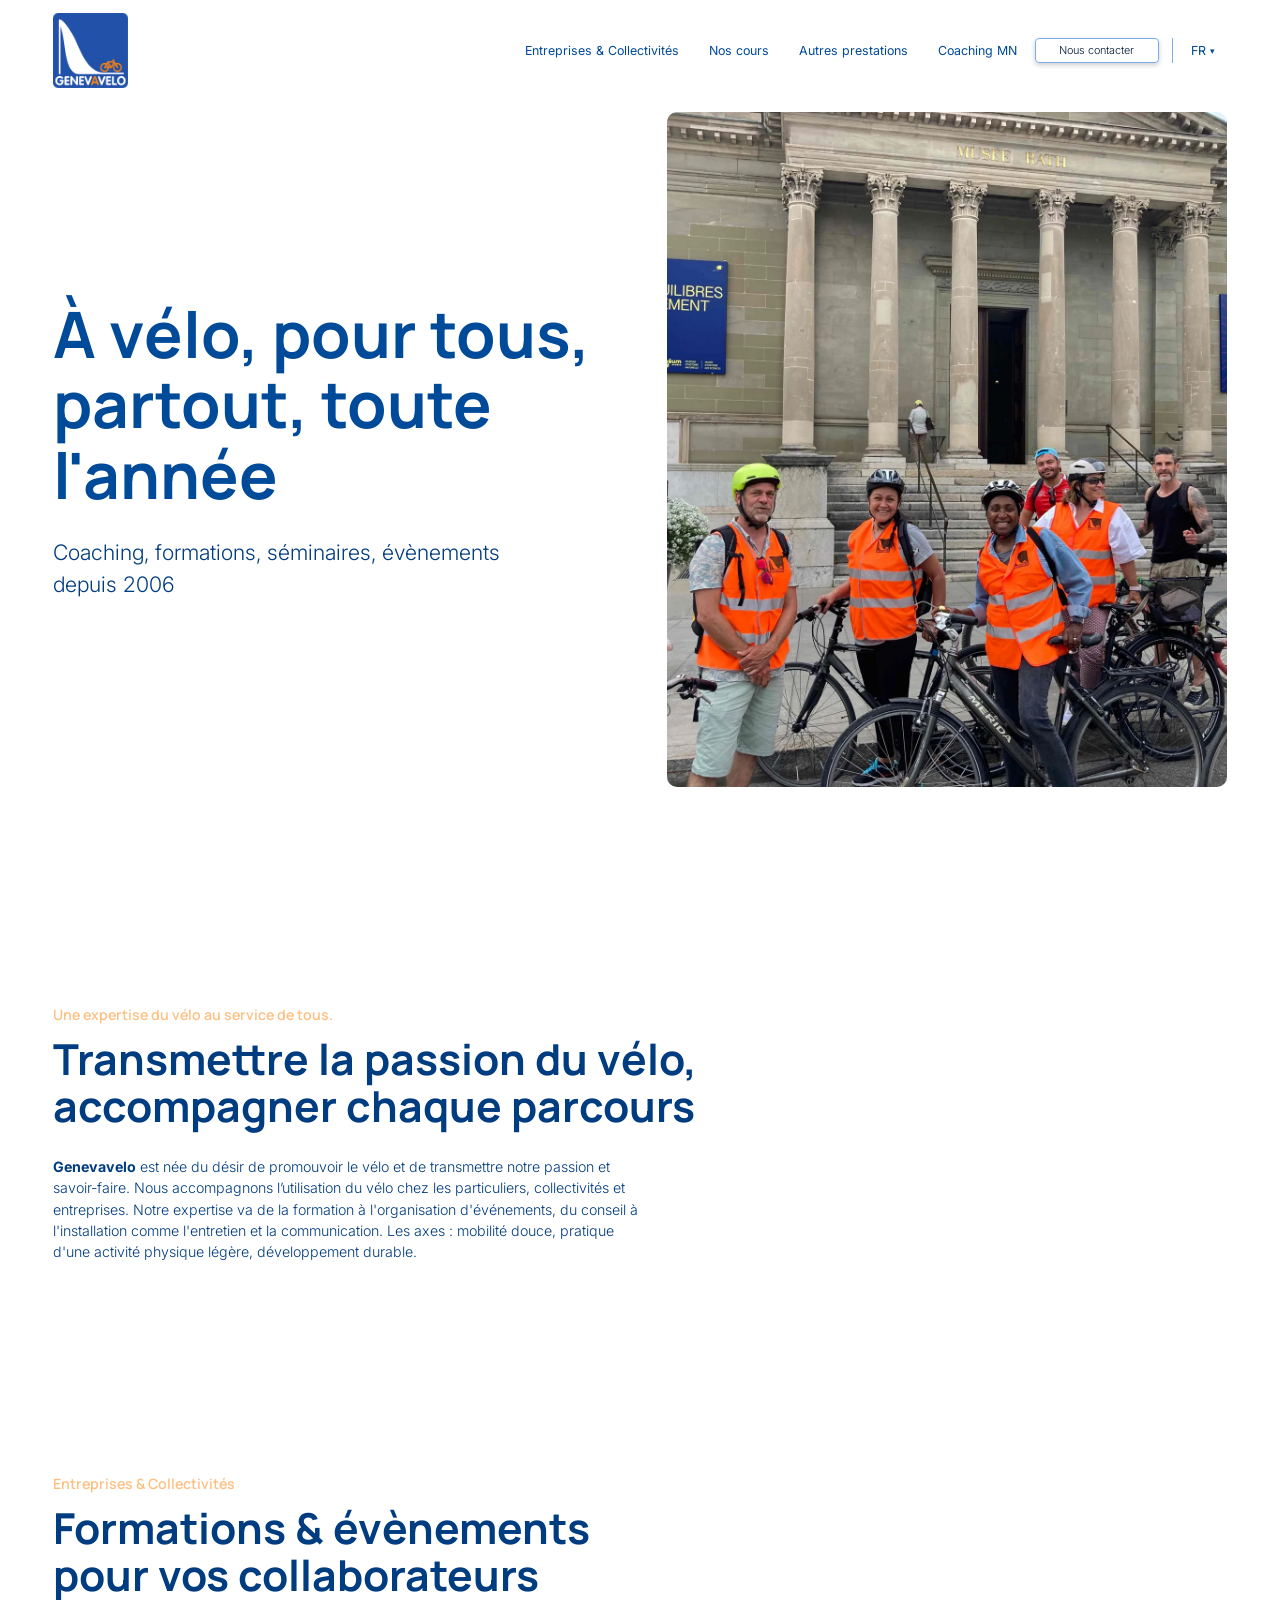
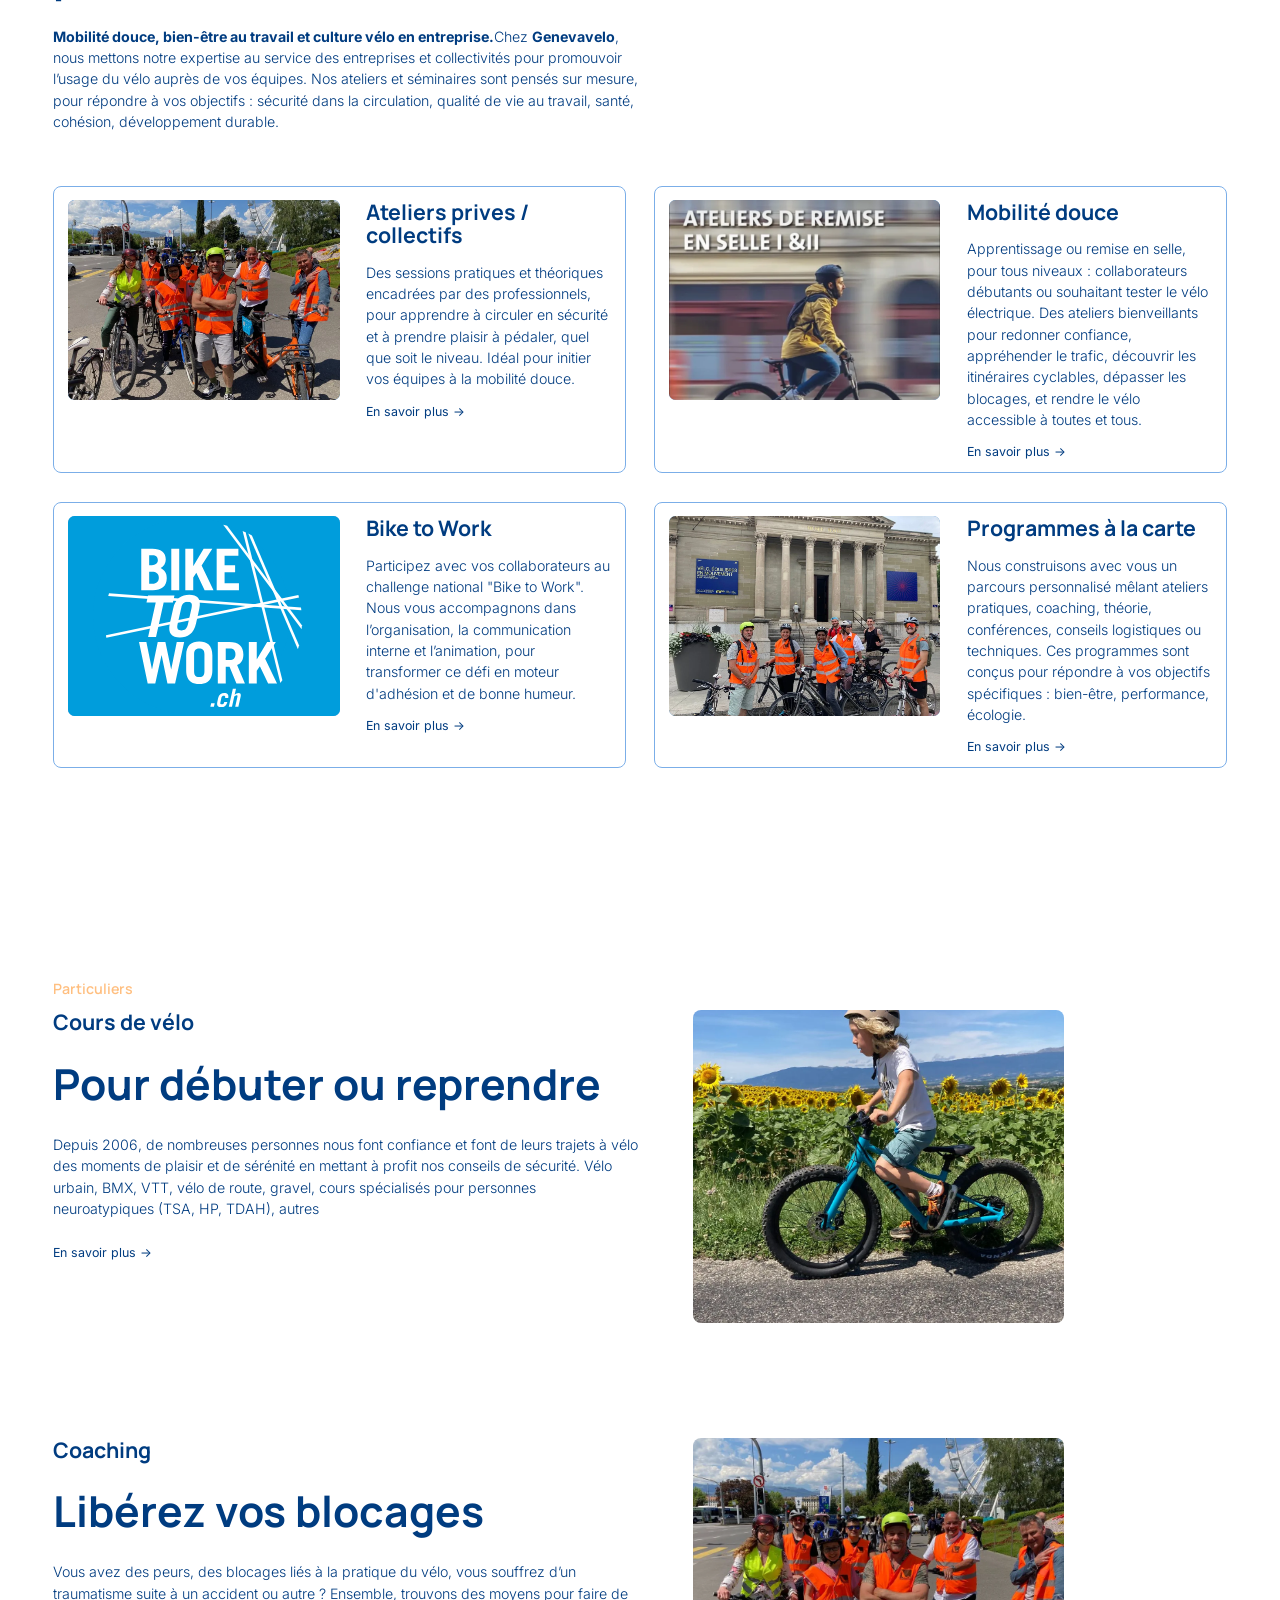
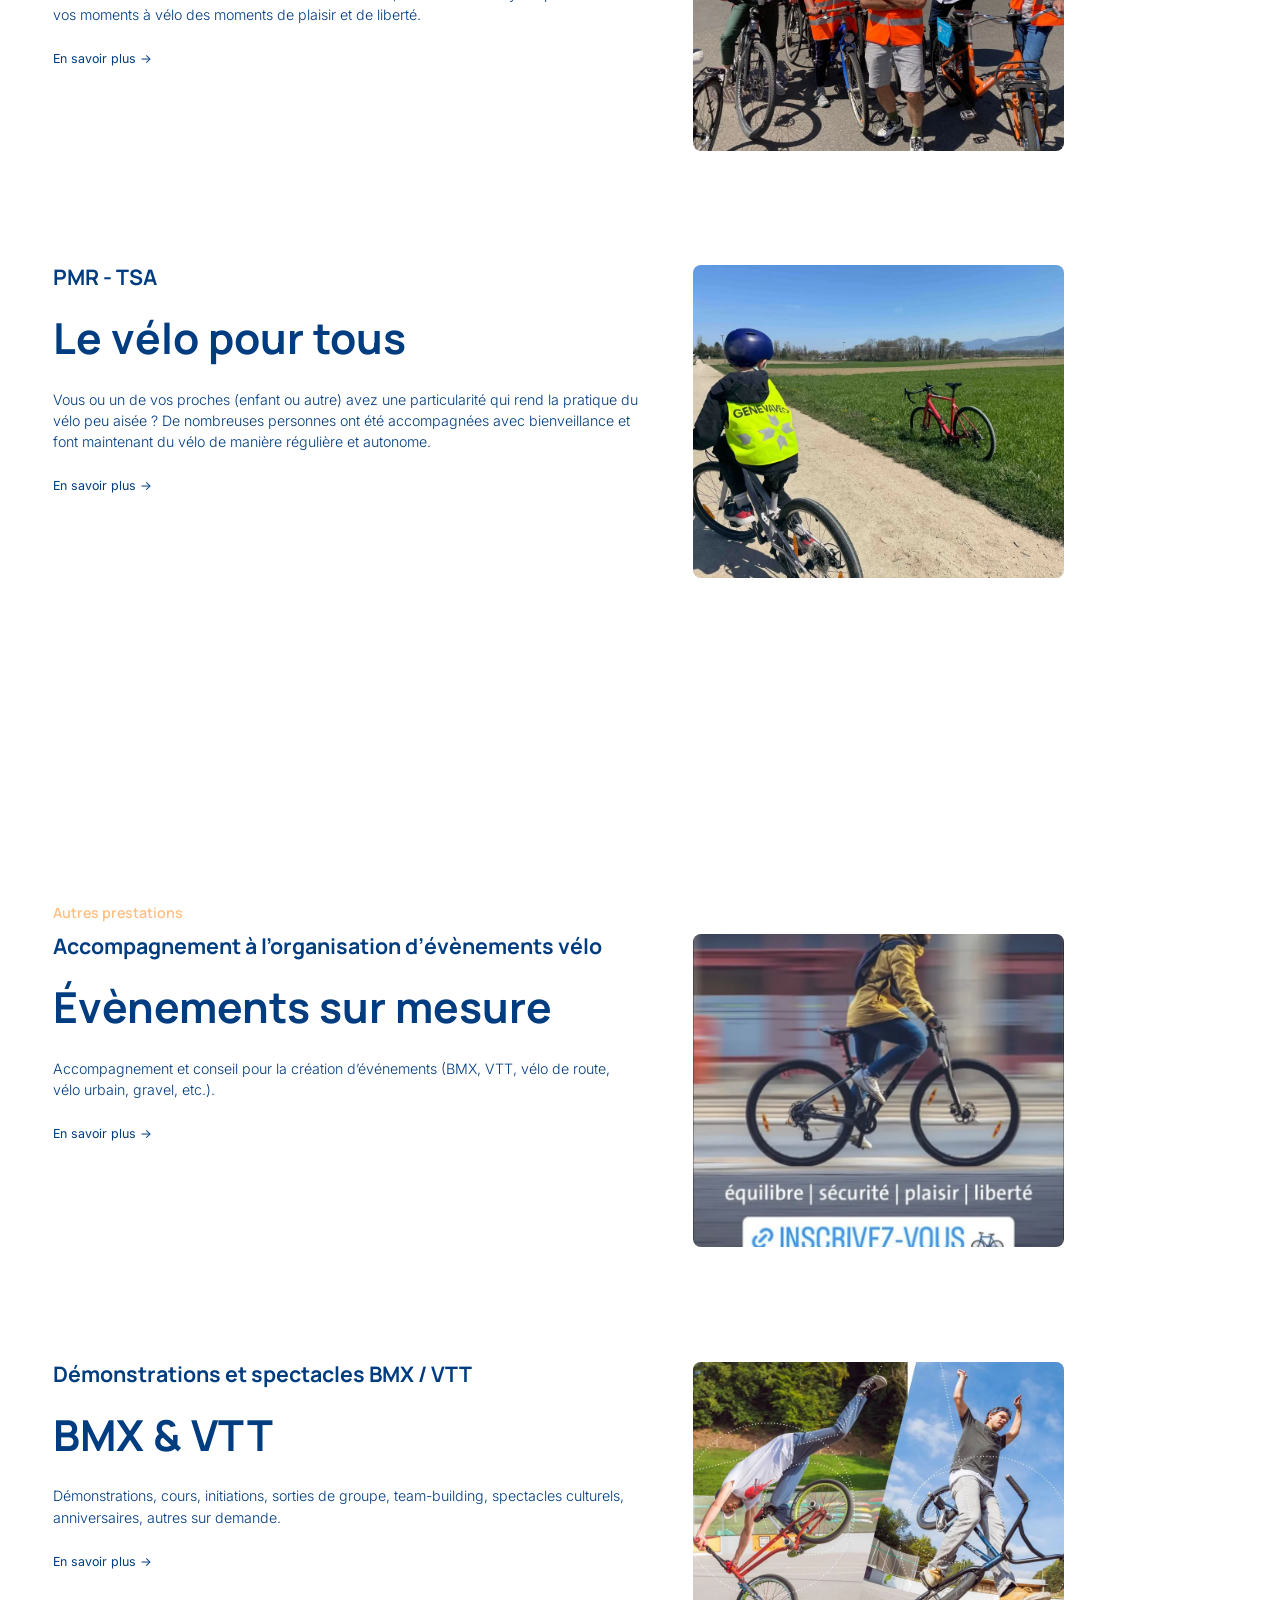
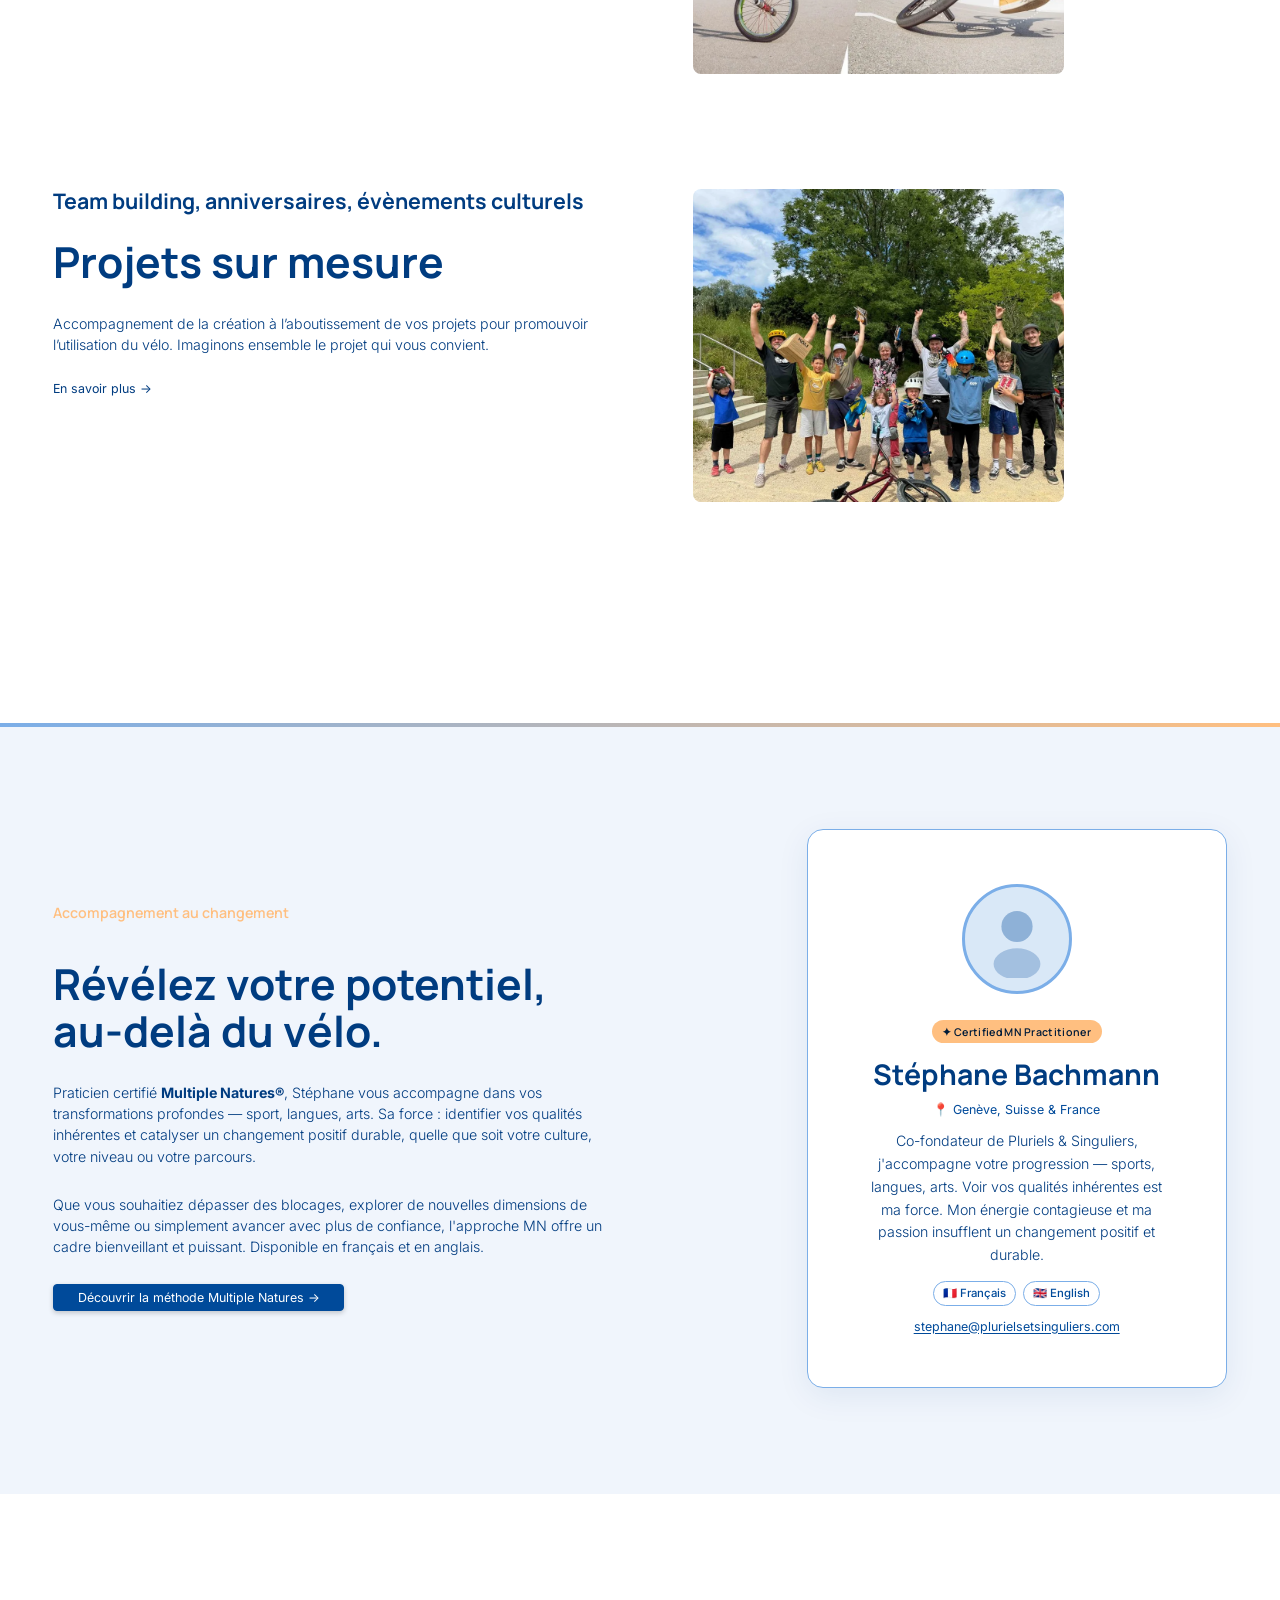
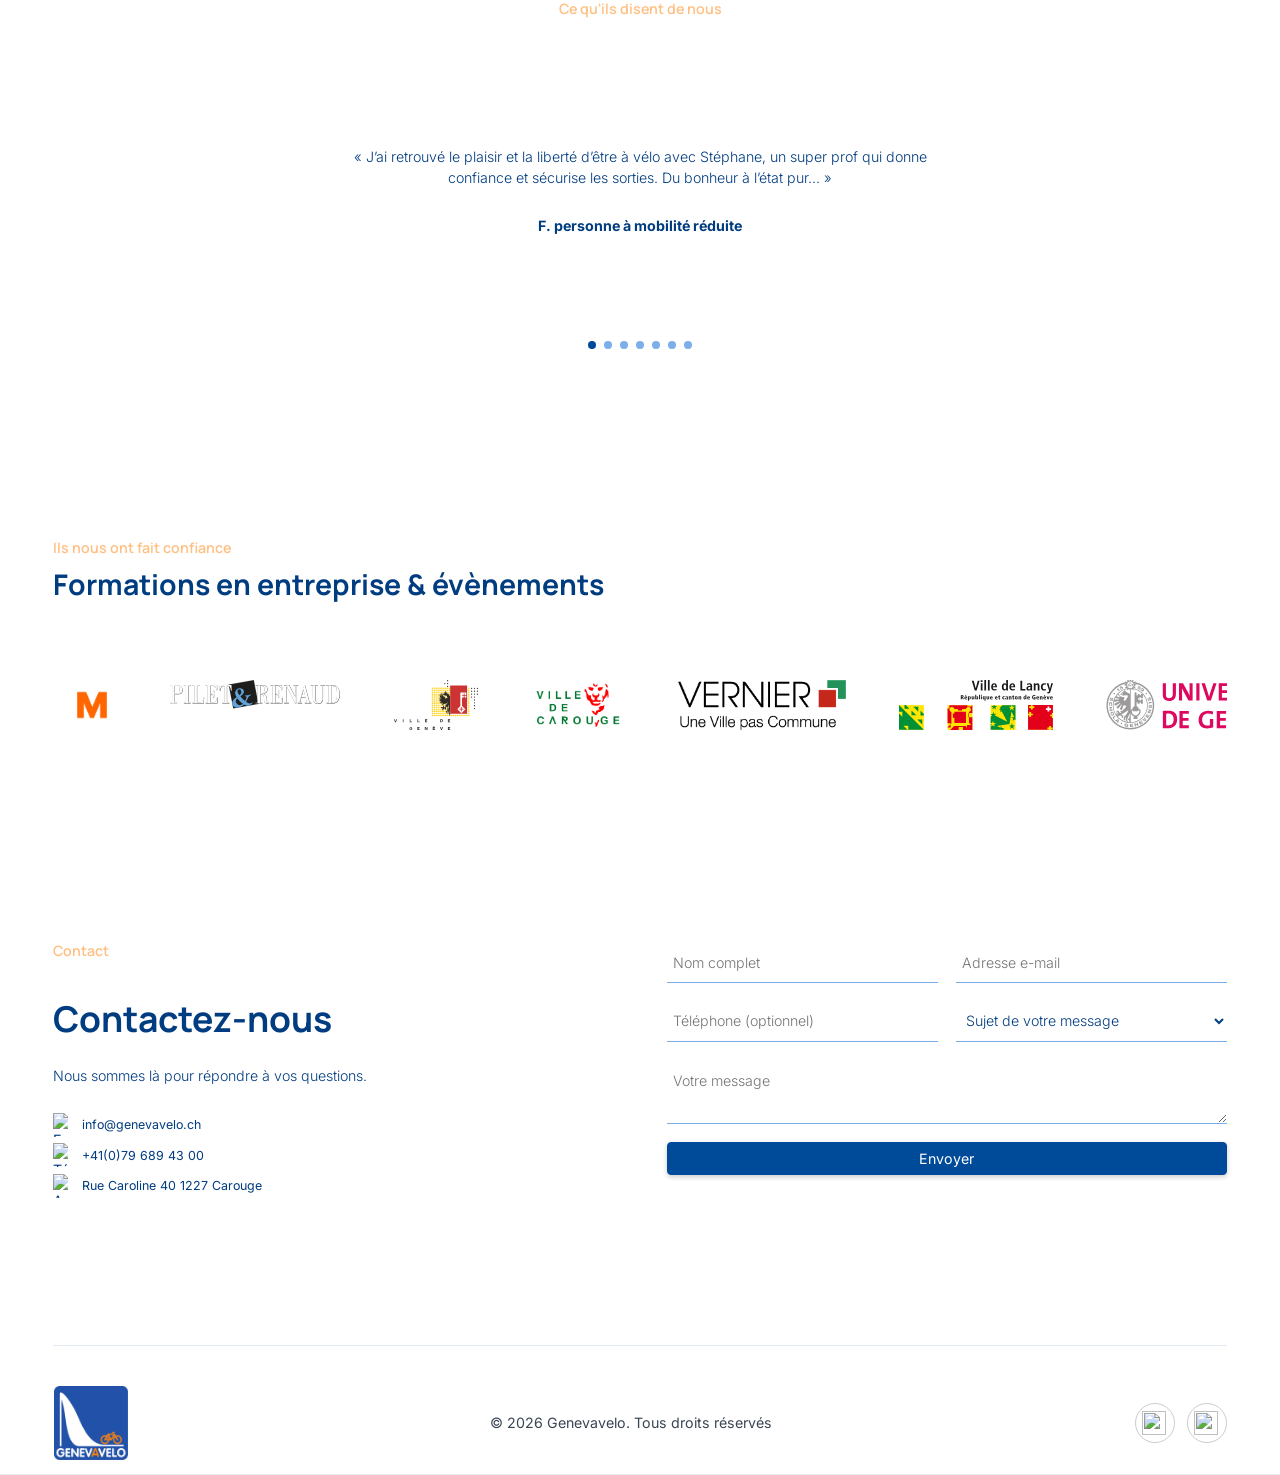
==== index.html @ 03e74186 "chore: initial commit of Genevavelo site - Hero split layout (text left in brand blue, image right) " ====
<!DOCTYPE html><!--  This site was created in Webflow. https://webflow.com  --><!--  Last Published: Wed Aug 06 2025 08:09:28 GMT+0000 (Coordinated Universal Time)  -->
<html data-wf-page="6853d7ccfcee439a4fee553d" data-wf-site="6853d3a682a1776f02478e51" lang="fr">
<head>
  <meta charset="utf-8">
  <title>Genevavelo – Coaching et ateliers vélo à Genève</title>
  <meta content="Cours, coaching et événements vélo à Genève. Particuliers, entreprises ou collectivités : vivez le vélo autrement avec passion, sécurité et plaisir." name="description">
  <meta content="Genevavelo – Coaching et ateliers vélo à Genève" property="og:title">
  <meta content="Cours, coaching et événements vélo à Genève. Particuliers, entreprises ou collectivités : vivez le vélo autrement avec passion, sécurité et plaisir." property="og:description">
  <meta content="Genevavelo – Coaching et ateliers vélo à Genève" property="twitter:title">
  <meta content="Cours, coaching et événements vélo à Genève. Particuliers, entreprises ou collectivités : vivez le vélo autrement avec passion, sécurité et plaisir." property="twitter:description">
  <meta property="og:type" content="website">
  <meta content="summary_large_image" name="twitter:card">
  <meta content="width=device-width, initial-scale=1" name="viewport">
  <meta content="Webflow" name="generator">

  <!-- Balise canonical pour éviter le contenu dupliqué -->
  <link rel="canonical" href="https://www.genevavelo.ch/" />

  <!-- Hreflang alternates -->
  <link rel="alternate" hreflang="fr" href="https://www.genevavelo.ch/" />
  <link rel="alternate" hreflang="en" href="https://www.genevavelo.ch/en/" />
  <link rel="alternate" hreflang="x-default" href="https://www.genevavelo.ch/" />

  <link href="css/style.css" rel="stylesheet" type="text/css">
  <script src="js/main.js" defer></script>
  <link rel="preload" as="image" href="images/cours-de-velo-a-geneve.webp" fetchpriority="high">
  <link href="https://fonts.googleapis.com" rel="preconnect">
  <link href="https://fonts.gstatic.com" rel="preconnect" crossorigin="anonymous">
  <link rel="preload" as="style" href="https://fonts.googleapis.com/css2?family=Manrope:wght@200;300;400;500;600;700;800&family=Inter:ital,wght@0,100;0,200;0,300;0,400;0,500;0,600;0,700;0,800;0,900;1,300;1,400;1,500&display=swap" onload="this.onload=null;this.rel='stylesheet'">
  <noscript><link href="https://fonts.googleapis.com/css2?family=Manrope:wght@200;300;400;500;600;700;800&family=Inter:ital,wght@0,100;0,200;0,300;0,400;0,500;0,600;0,700;0,800;0,900;1,300;1,400;1,500&display=swap" rel="stylesheet"></noscript>
  <link href="images/favicon.png" rel="shortcut icon" type="image/x-icon">
  <link href="images/webclip.png" rel="apple-touch-icon">
</head>
<body>
  <div class="nav--component">
    <div data-animation="default" data-collapse="medium" data-duration="400" data-easing="ease" data-easing2="ease" role="banner" class="navbar">
      <div class="container nav--container">
        <a href="/" class="brand" aria-label="Genève Vélo — retour à l'accueil"></a>
        <nav role="navigation" class="nav-menu">
          <a href="#entreprises" class="nav-link">Entreprises &amp; Collectivités</a>
          <a href="#cours" class="nav-link">Nos cours</a>
          <a href="#autre" class="nav-link">Autres prestations</a>
          <a href="#accompagnement" class="nav-link">Coaching MN</a>
          <div class="nav--button__wrapper">
            <a href="#contact" class="button is--clear">
              <p class="p-sm">Nous contacter</p>
            </a>
          </div>
          <div class="lang-switcher" role="navigation" aria-label="Sélecteur de langue">
            <button class="lang-switcher__toggle" aria-haspopup="listbox" aria-expanded="false" aria-label="Langue actuelle : Français">
              <span class="lang-switcher__code">FR</span>
              <span class="lang-switcher__chevron" aria-hidden="true">▾</span>
            </button>
            <ul class="lang-switcher__menu" role="listbox">
              <li role="option" aria-selected="true">
                <span class="lang-switcher__current">
                  <span>Français</span>
                </span>
              </li>
              <li role="option" aria-selected="false">
                <a href="/en/" hreflang="en" lang="en">
                  <span>English</span>
                </a>
              </li>
            </ul>
          </div>
        </nav>
        <div class="menu-button">
          <div class="icon-2"></div>
        </div>
      </div>
    </div>
    <div class="nav--bg"></div>
  </div>
  <div class="main">
    <div class="main__wrapper">
      <section class="section--hero">
        <div class="hero__wrapper">
          <div class="container">
            <div class="hero__content">
              <div class="hero__text">
                <h1 class="hero__title">À vélo, pour tous,<br>partout, toute l&#x27;année</h1>
                <p class="hero__subtitle">Coaching, formations, séminaires, évènements<br>depuis 2006</p>
              </div>
              <div class="hero__media">
                <img src="images/cours-de-velo-a-geneve.webp" alt="Cours de vélo à Genève" class="hero__image" fetchpriority="high">
              </div>
            </div>
          </div>
        </div>
      </section>
      <section class="section----propos">
        <div class="container">
          <div class="flexbox vertical gap--0px">
            <p class="tagline">Une expertise du vélo au service de tous.</p>
            <div class="flexbox vertical gap--30px">
              <h2>Transmettre la passion du vélo,<br>accompagner chaque parcours</h2>
              <p class="_50"><strong>Genevavelo</strong> est née du désir de promouvoir le vélo et de transmettre notre passion et savoir-faire. Nous accompagnons l’utilisation du vélo chez les particuliers, collectivités et entreprises. Notre expertise va de la formation à l&#x27;organisation d&#x27;événements, du conseil à l&#x27;installation comme l&#x27;entretien et la communication. Les axes : mobilité douce, pratique d&#x27;une activité physique légère, développement durable.</p>
            </div>
          </div>
        </div>
      </section>
      <section id="entreprises" class="section--entreprise">
        <div class="container">
          <div class="flexbox vertical">
            <div class="flexbox bottom">
              <div class="flexbox vertical gap--30px">
                <div>
                  <p class="tagline">Entreprises &amp; Collectivités</p>
                  <h2>Formations &amp; évènements<br>pour vos collaborateurs</h2>
                </div>
                <p class="_50"><strong>Mobilité douce, bien-être au travail et culture vélo en entreprise.</strong>Chez <strong>Genevavelo</strong>, nous mettons notre expertise au service des entreprises et collectivités pour promouvoir l’usage du vélo auprès de vos équipes. Nos ateliers et séminaires sont pensés sur mesure, pour répondre à vos objectifs : sécurité dans la circulation, qualité de vie au travail, santé, cohésion, développement durable.</p>
              </div>
            </div>
            <div class="card-line">
              <div class="card__wrapper"><img src="images/IMG_9678.jpg" width="4032" height="3024" loading="lazy" sizes="(max-width: 767px) 100vw, (max-width: 991px) 728px, 940px" srcset="images/IMG_9678-p-500.webp 500w, images/IMG_9678-p-800.webp 800w, images/IMG_9678-p-1080.webp 1080w, images/IMG_9678-p-1600.webp 1600w, images/IMG_9678-p-2000.webp 2000w, images/IMG_9678-p-2600.webp 2600w, images/IMG_9678-p-3200.webp 3200w, images/IMG_9678.webp 4032w" alt="" class="image-4">
                <div class="div-block-5">
                  <h5>Ateliers prives / collectifs</h5>
                  <p>Des sessions pratiques et théoriques encadrées par des professionnels, pour apprendre à circuler en sécurité et à prendre plaisir à pédaler, quel que soit le niveau. Idéal pour initier vos équipes à la mobilité douce.</p>
                  <a href="#contact">En savoir plus →</a>
                </div>
              </div>
              <div class="card__wrapper"><img src="images/IMG_7900.PNG" width="750" height="1334" loading="lazy" sizes="(max-width: 767px) 100vw, (max-width: 991px) 728px, 750px" srcset="images/IMG_7900-p-500.webp 500w, images/IMG_7900.webp 750w" alt="" class="image-4">
                <div class="div-block-5">
                  <h5>Mobilité douce</h5>
                  <p>Apprentissage ou remise en selle, pour tous niveaux : collaborateurs débutants ou souhaitant tester le vélo électrique. Des ateliers bienveillants pour redonner confiance, appréhender le trafic, découvrir les itinéraires cyclables, dépasser les blocages, et rendre le vélo accessible à toutes et tous.</p>
                  <a href="#contact">En savoir plus →</a>
                </div>
              </div>
              <div class="card__wrapper"><img src="images/Bike_to_work_logo-1.svg" loading="lazy" alt="" class="image-4">
                <div class="div-block-5">
                  <h5>Bike to Work</h5>
                  <p>Participez avec vos collaborateurs au challenge national &quot;Bike to Work&quot;. Nous vous accompagnons dans l’organisation, la communication interne et l’animation, pour transformer ce défi en moteur d&#x27;adhésion et de bonne humeur.</p>
                  <a href="#contact">En savoir plus →</a>
                </div>
              </div>
              <div class="card__wrapper"><img src="images/IMG_0040.jpg" width="4032" height="3024" loading="lazy" sizes="(max-width: 767px) 100vw, (max-width: 991px) 728px, 940px" srcset="images/IMG_0040-p-500.webp 500w, images/IMG_0040-p-800.webp 800w, images/IMG_0040-p-1080.webp 1080w, images/IMG_0040-p-1600.webp 1600w, images/IMG_0040-p-2000.webp 2000w, images/IMG_0040-p-2600.webp 2600w, images/IMG_0040-p-3200.webp 3200w, images/IMG_0040.webp 4032w" alt="" class="image-4">
                <div class="div-block-5">
                  <h5>Programmes à la carte</h5>
                  <p>Nous construisons avec vous un parcours personnalisé mêlant ateliers pratiques, coaching, théorie, conférences, conseils logistiques ou techniques. Ces programmes sont conçus pour répondre à vos objectifs spécifiques : bien-être, performance, écologie.</p>
                  <a href="#contact">En savoir plus →</a>
                </div>
              </div>
            </div>
          </div>
        </div>
      </section>
      <section class="section--particuliers" id="cours">
        <div class="container">
          <p class="tagline">Particuliers</p>
          <div class="flexbox-copy-copy">
            <div class="cours--content">
              <h5>Cours de vélo</h5>
              <h2>Pour débuter ou reprendre</h2>
              <p>Depuis 2006, de nombreuses personnes nous font confiance et font de leurs trajets à vélo des moments de plaisir et de sérénité en mettant à profit nos conseils de sécurité. Vélo urbain, BMX, VTT, vélo de route, gravel, cours spécialisés pour personnes neuroatypiques (TSA, HP, TDAH), autres</p>
              <a href="#contact">En savoir plus →</a>
            </div>
            <div class="div-block"><img src="images/IMG_7378.jpg" width="3024" height="4032" loading="lazy" sizes="(max-width: 767px) 100vw, (max-width: 991px) 728px, 940px" srcset="images/IMG_7378-p-500.webp 500w, images/IMG_7378-p-800.webp 800w, images/IMG_7378-p-1080.webp 1080w, images/IMG_7378-p-1600.webp 1600w, images/IMG_7378-p-2000.webp 2000w, images/IMG_7378-p-2600.webp 2600w, images/IMG_7378.webp 3024w" alt="" class="image-5"></div>
          </div>
          <div class="flexbox-copy-copy">
            <div class="cours--content">
              <h5>Coaching</h5>
              <h2>Libérez vos blocages</h2>
              <p>Vous avez des peurs, des blocages liés à la pratique du vélo, vous souffrez d’un traumatisme suite à un accident ou autre ? Ensemble, trouvons des moyens pour faire de vos moments à vélo des moments de plaisir et de liberté.</p>
              <a href="#contact">En savoir plus →</a>
            </div>
            <div class="div-block"><img src="images/IMG_9678.jpg" width="4032" height="3024" loading="lazy" sizes="(max-width: 767px) 100vw, (max-width: 991px) 728px, 940px" srcset="images/IMG_9678-p-500.webp 500w, images/IMG_9678-p-800.webp 800w, images/IMG_9678-p-1080.webp 1080w, images/IMG_9678-p-1600.webp 1600w, images/IMG_9678-p-2000.webp 2000w, images/IMG_9678-p-2600.webp 2600w, images/IMG_9678-p-3200.webp 3200w, images/IMG_9678.webp 4032w" alt="" class="image-5"></div>
          </div>
          <div class="flexbox-copy-copy">
            <div class="cours--content">
              <h5>PMR - TSA</h5>
              <h2>Le vélo pour tous</h2>
              <p>Vous ou un de vos proches (enfant ou autre) avez une particularité qui rend la pratique du vélo peu aisée ? De nombreuses personnes ont été accompagnées avec bienveillance et font maintenant du vélo de manière régulière et autonome.</p>
              <a href="#contact">En savoir plus →</a>
            </div>
            <div class="div-block"><img src="images/IMG_2867-compressed.jpg" width="5712" height="4284" loading="lazy" sizes="(max-width: 767px) 100vw, (max-width: 991px) 728px, 940px" srcset="images/IMG_2867-compressed-p-500.webp 500w, images/IMG_2867-compressed-p-800.webp 800w, images/IMG_2867-compressed-p-1080.webp 1080w, images/IMG_2867-compressed-p-1600.webp 1600w, images/IMG_2867-compressed-p-2000.webp 2000w, images/IMG_2867-compressed-p-2600.webp 2600w, images/IMG_2867-compressed.webp 5712w" alt="" class="image-5"></div>
          </div>
        </div>
      </section>




      
      <section id="autre" class="section--more">
        <div class="container">
          <p class="tagline">Autres prestations</p>
          <div class="flexbox-copy-copy">
            <div class="cours--content">
              <h5>Accompagnement à l’organisation d’évènements vélo</h5>
              <h2>Évènements sur mesure</h2>
              <p>Accompagnement et conseil pour la création d’événements (BMX, VTT, vélo de route, vélo urbain, gravel, etc.).</p>
              <a href="#contact">En savoir plus →</a>
            </div>
            <div class="div-block"><img src="images/IMG_7900.PNG" width="750" height="1334" loading="lazy" sizes="(max-width: 767px) 100vw, (max-width: 991px) 728px, 750px" srcset="images/IMG_7900-p-500.webp 500w, images/IMG_7900.webp 750w" alt="" class="image-5"></div>
          </div>
          <div class="flexbox-copy-copy">
            <div class="cours--content">
              <h5>Démonstrations et spectacles BMX / VTT</h5>
              <h2>BMX &amp; VTT</h2>
              <p>Démonstrations, cours, initiations, sorties de groupe, team-building, spectacles culturels, anniversaires, autres sur demande.</p>
              <a href="#contact">En savoir plus →</a>
            </div>
            <div class="div-block"><img src="images/BMX_Flat_Gioni_Didier.JPG" width="4961" height="3508" loading="lazy" sizes="(max-width: 767px) 100vw, (max-width: 991px) 728px, 940px" srcset="images/BMX_Flat_Gioni_Didier-p-500.webp 500w, images/BMX_Flat_Gioni_Didier-p-800.webp 800w, images/BMX_Flat_Gioni_Didier-p-1080.webp 1080w, images/BMX_Flat_Gioni_Didier-p-1600.webp 1600w, images/BMX_Flat_Gioni_Didier-p-2000.webp 2000w, images/BMX_Flat_Gioni_Didier-p-2600.webp 2600w, images/BMX_Flat_Gioni_Didier-p-3200.webp 3200w, images/BMX_Flat_Gioni_Didier.webp 4961w" alt="" class="image-5"></div>
          </div>
          <div class="flexbox-copy-copy">
            <div class="cours--content">
              <h5>Team building, anniversaires, évènements culturels</h5>
              <h2>Projets sur mesure</h2>
              <p>Accompagnement de la création à l’aboutissement de vos projets pour promouvoir l’utilisation du vélo. Imaginons ensemble le projet qui vous convient.</p>
              <a href="#contact">En savoir plus →</a>
            </div>
            <div class="div-block"><img src="images/IMG_0250-compressed-1.jpg" width="5712" height="4284" loading="lazy" sizes="(max-width: 767px) 100vw, (max-width: 991px) 728px, 940px" srcset="images/IMG_0250-compressed-1-p-500.webp 500w, images/IMG_0250-compressed-1-p-800.webp 800w, images/IMG_0250-compressed-1-p-1080.webp 1080w, images/IMG_0250-compressed-1-p-1600.webp 1600w, images/IMG_0250-compressed-1-p-2000.webp 2000w, images/IMG_0250-compressed-1-p-2600.webp 2600w, images/IMG_0250-compressed-1-p-3200.webp 3200w, images/IMG_0250-compressed-1.webp 5712w" alt="" class="image-5"></div>
          </div>
        </div>
      </section>
      <section id="accompagnement" class="section--mn">
        <div class="container">
          <div class="mn__layout">
            <div class="mn__intro">
              <p class="tagline">Accompagnement au changement</p>
              <h2>Révélez votre potentiel,<br>au-delà du vélo.</h2>
              <p>Praticien certifié <strong>Multiple Natures®</strong>, Stéphane vous accompagne dans vos transformations profondes — sport, langues, arts. Sa force&nbsp;: identifier vos qualités inhérentes et catalyser un changement positif durable, quelle que soit votre culture, votre niveau ou votre parcours.</p>
              <p>Que vous souhaitiez dépasser des blocages, explorer de nouvelles dimensions de vous-même ou simplement avancer avec plus de confiance, l'approche MN offre un cadre bienveillant et puissant. Disponible en français et en anglais.</p>
              <a href="https://plurielsetsinguliers.com/multiple-natures/#1600594300587-131dfd28-6b52" target="_blank" rel="noopener noreferrer" class="button mn__cta">Découvrir la méthode Multiple Natures →</a>
            </div>
            <div class="mn__card-wrapper">
              <div class="mn__card">
                <div class="mn__avatar">
                  <svg xmlns="http://www.w3.org/2000/svg" viewBox="0 0 100 100" fill="none" aria-hidden="true">
                    <circle cx="50" cy="34" r="20" fill="#004a9a" opacity="0.35"/>
                    <ellipse cx="50" cy="82" rx="30" ry="20" fill="#004a9a" opacity="0.25"/>
                  </svg>
                </div>
                <div class="mn__card-body">
                  <span class="mn__badge">✦ Certified MN Practitioner</span>
                  <h4 class="mn__name">Stéphane Bachmann</h4>
                  <p class="mn__location">📍 Genève, Suisse &amp; France</p>
                  <p class="mn__bio">Co-fondateur de Pluriels &amp; Singuliers, j'accompagne votre progression — sports, langues, arts. Voir vos qualités inhérentes est ma force. Mon énergie contagieuse et ma passion insufflent un changement positif et durable.</p>
                  <div class="mn__languages">
                    <span class="mn__lang-tag">🇫🇷 Français</span>
                    <span class="mn__lang-tag">🇬🇧 English</span>
                  </div>
                  <a href="mailto:stephane@plurielsetsinguliers.com" class="mn__email-link">stephane@plurielsetsinguliers.com</a>
                </div>
              </div>
            </div>
          </div>
        </div>
      </section>
      <section class="section--review">
        <section class="container">
          <div class="flexbox vertical center gap--30">
            <p class="tagline">Ce qu&#x27;ils disent de nous</p>
            <div data-delay="7500" data-animation="slide" class="slider" data-autoplay="true" data-easing="ease" data-hide-arrows="false" data-disable-swipe="false" data-autoplay-limit="0" data-nav-spacing="3" data-duration="500" data-infinite="true">
              <div class="mask">
                <div class="slide">
                  <div class="slide__content">
                    <p class="review">« J’ai retrouvé le plaisir et la liberté d’être à vélo avec Stéphane, un super prof qui donne confiance et sécurise les sorties. Du bonheur à l’état pur... »</p>
                    <p class="bold">F. personne à mobilité réduite</p>
                  </div>
                </div>
                <div class="slide">
                  <div class="slide__content">
                    <p class="review">« Every time I cycle I am so grateful to Stéphane as it has really changed my life for the better. »</p>
                    <p class="bold">A. nouvelle cycliste enthousiaste</p>
                  </div>
                </div>
                <div class="slide">
                  <div class="slide__content">
                    <p class="review">« l first met @stephane.bachmann while I was doing a Hoffman bikes demo in Geneva in 1995 or something like that! (With @condorbmx and @steveswope ). He teaches, sculpts, is a cycling guide and runs bike classes for kids here in Geneva.He talks about bikes with more romance and passion than almost anyone l&#x27;ve met and it was refreshing to be around him (after all the doom and gloom in the news lately).»</p>
                    <p class="bold">Taj Mihelich, 2000 BMX Dirt world champion</p>
                  </div>
                </div>
                <div class="slide">
                  <div class="slide__content">
                    <p class="review">« Nous recommandons vivement Genevavelo à toute personne ou entreprise souhaitant bénéficier de cours, qu&#x27;ils soient individuels ou en groupe. Genevavelo se distingue par sa disponibilité, sa capacité à être toujours à l&#x27;écoute des besoins et ses conseils personnalisés qui permettent à chaque client de trouver exactement ce qu&#x27;il recherche. Son approche sur mesure est un atout très appréciable, avec une gamme d’offres variées qui répondent aux attentes de tous, que ce soit pour un usage quotidien ou plus spécifique. En plus de proposer des produits de grande qualité, Genevavelo organise régulièrement des événements et des sorties adaptées aux envies de ses clients, créant ainsi une véritable communauté autour du vélo. Sa générosité et sa passion contagieuse pour le cyclisme inspirent confiance et font aimer encore plus cette activité qu’il transmet comme une véritable passion. »</p>
                    <p class="bold">V. Services des Sports de Vernier</p>
                  </div>
                </div>
                <div class="slide">
                  <div class="slide__content">
                    <p class="review">« La commune de Pregny-Chambésy a collaboré avec Genevavelo pour des représentations ou des camps BMX pour les juniors est c’est toujours un plaisir !Sourire et passion, c’est ce qui définit Stéphane Bachmann. »</p>
                    <p class="bold">La mairie</p>
                  </div>
                </div>
                <div class="slide">
                  <div class="slide__content">
                    <p class="review">« Nous collaborons avec Stéphane depuis 2 ans pour apprendre à notre fils autiste âgé de 7 ans à faire du vélo! La situation était complexe mais après des cours encadrés par Stéphane avec sa bonne humeur et sa volonté, notre fils pédale à ce jour avec le grand sourire! Un énorme merci à lui. »</p>
                    <p class="bold">M. maman</p>
                  </div>
                </div>
                <div class="slide">
                  <div class="slide__content">
                    <p class="review">« Je recommande vivement les cours de VTT donnés par Stéphane, souhaitant progresser en descente VTT, notamment dans les sauts.En effet, mon expérience s’est avérée au top !!Prise de trajectoires avant les sauts, position lors du saut, réception. Tout a été examiné et cela me permet maintenant de me sentir plus à l’aise. Encore merci pour les conseils, dans la bonne humeur.»</p>
                    <p class="bold">P. 48 ans</p>
                  </div>
                </div>
              </div>
              <div class="left-arrow">
                <div class="icon"></div>
              </div>
              <div class="right-arrow">
                <div class="icon right"></div>
              </div>
              <div class="slide-nav"></div>
            </div>
          </div>
        </section>
      </section>
      <section class="section--proof">
        <div class="container">
          <p class="tagline">Ils nous ont fait confiance</p>
          <div class="flexbox vertical">
            <h4>Formations en entreprise &amp; évènements</h4>
            <div class="logo__banner">
              <div class="logo__track"><img src="images/migros.webp" loading="lazy" alt="" class="logo__proof"><img src="images/logo-pilet-renaud.svg" loading="lazy" alt="" class="logo__proof"><img src="images/ville-de-genve.svg" loading="lazy" alt="" class="logo__proof"><img src="images/Carouge.png" loading="lazy" alt="" class="logo__proof"><img src="images/vernier.png" loading="lazy" alt="" class="logo__proof"><img src="images/logo-lancy.svg" loading="lazy" alt="" class="logo__proof"><img src="images/Université_de_Genève.svg" loading="lazy" alt="" class="logo__proof"><img src="images/Commune-de-meyrin.avif" loading="lazy" alt="" class="logo__proof"><img src="images/realise.svg" loading="lazy" alt="" class="logo__proof"><img src="images/Département-de-linstruction-publique-de-la-culture-et-du-sport-.avif" loading="lazy" alt="" class="logo__proof"><img src="images/antigel---logo.avif" loading="lazy" alt="" class="logo__proof"><img src="images/fêtes-des-vignerons.svg" loading="lazy" alt="" class="logo__proof"><img src="images/wawg.png" loading="lazy" alt="" class="logo__proof"><img src="images/pictet-logo.png" loading="lazy" alt="" class="logo__proof"><img src="images/mobilidee.png" loading="lazy" sizes="(max-width: 767px) 100vw, (max-width: 991px) 728px, 940px" srcset="images/mobilidee-p-500.png 500w, images/mobilidee-p-800.png 800w, images/mobilidee-p-1080.png 1080w, images/mobilidee.png 3508w" alt="" class="logo__proof"><img src="images/jep_1.avif" loading="lazy" alt="" class="logo__proof"><img src="images/logo-Faites-Geneve.svg" loading="lazy" alt="" class="logo__proof"><img src="images/Logo-Ciclissimo.avif" loading="lazy" alt="" class="logo__proof"><img src="images/prégny-chambésy.svg" loading="lazy" alt="" class="logo__proof"><img src="images/modus-2025_content.png" loading="lazy" alt="" class="logo__proof"><img src="images/migros.webp" loading="lazy" alt="" class="logo__proof"><img src="images/logo-pilet-renaud.svg" loading="lazy" alt="" class="logo__proof"><img src="images/ville-de-genve.svg" loading="lazy" alt="" class="logo__proof"><img src="images/Carouge.png" loading="lazy" alt="" class="logo__proof"><img src="images/vernier.png" loading="lazy" alt="" class="logo__proof"><img src="images/logo-lancy.svg" loading="lazy" alt="" class="logo__proof"><img src="images/Université_de_Genève.svg" loading="lazy" alt="" class="logo__proof"><img src="images/Commune-de-meyrin.avif" loading="lazy" alt="" class="logo__proof"><img src="images/realise.svg" loading="lazy" alt="" class="logo__proof"><img src="images/Département-de-linstruction-publique-de-la-culture-et-du-sport-.avif" loading="lazy" alt="" class="logo__proof"><img src="images/antigel---logo.avif" loading="lazy" alt="" class="logo__proof"><img src="images/fêtes-des-vignerons.svg" loading="lazy" alt="" class="logo__proof"><img src="images/wawg.png" loading="lazy" alt="" class="logo__proof"><img src="images/pictet-logo.png" loading="lazy" alt="" class="logo__proof"><img src="images/mobilidee.png" loading="lazy" sizes="(max-width: 767px) 100vw, (max-width: 991px) 728px, 940px" srcset="images/mobilidee-p-500.png 500w, images/mobilidee-p-800.png 800w, images/mobilidee-p-1080.png 1080w, images/mobilidee.png 3508w" alt="" class="logo__proof"><img src="images/jep_1.avif" loading="lazy" alt="" class="logo__proof"><img src="images/logo-Faites-Geneve.svg" loading="lazy" alt="" class="logo__proof"><img src="images/Logo-Ciclissimo.avif" loading="lazy" alt="" class="logo__proof"><img src="images/prégny-chambésy.svg" loading="lazy" alt="" class="logo__proof"><img src="images/modus-2025_content.png" loading="lazy" alt="" class="logo__proof"></div>
            </div>
          </div>
        </div>
      </section>
      <section id="contact" class="section--contact">
        <section class="container">
          <div class="contact__wrapper">
            <div class="block _50">
              <p class="tagline">Contact</p>
              <h3>Contactez-nous</h3>
              <p>Nous sommes là pour répondre à vos questions.</p>
              <div class="info--contact__wrapper">
                <div class="info--contact__content">
                  <div class="svg"><img src="https://img.icons8.com/?size=100&id=63598&format=png&color=002C5C" alt="Email" width="24" height="24"></div>
                  <a href="mailto:info@genevavelo.ch">info@genevavelo.ch</a>
                </div>
                <div class="info--contact__content">
                  <div class="svg"><img src="https://img.icons8.com/?size=100&id=9659&format=png&color=002C5C" alt="Téléphone" width="24" height="24"></div>
                  <a href="tel:+41796894300">+41(0)79 689 43 00</a>
                </div>
                <div class="info--contact__content">
                  <div class="svg"><img src="https://img.icons8.com/?size=100&id=53383&format=png&color=002C5C" alt="Adresse" width="24" height="24"></div>
                  <a href="https://maps.google.com/?q=Rue+Caroline+40+1227+Carouge" target="_blank" rel="noopener noreferrer">Rue Caroline 40 1227 Carouge</a>
                </div>
              </div>
            </div>
            <div class="block _50">
              <div class="form-block">
                <form id="contact-form" class="contact-form" action="send-mail.php" method="post">
                  <input class="text-field" maxlength="256" name="name" placeholder="Nom complet" type="text" id="name" required>
                  <input class="text-field" maxlength="256" name="email" placeholder="Adresse e-mail" type="email" id="email" required>
                  <input class="text-field" maxlength="256" name="phone" placeholder="Téléphone (optionnel)" type="tel" id="phone">
                  <select class="text-field" name="subject" id="subject" required>
                    <option value="">Sujet de votre message</option>
                    <option value="Cours particulier">Cours particulier</option>
                    <option value="Formation entreprise">Formation entreprise</option>
                    <option value="Événement">Événement</option>
                    <option value="Demande de devis">Demande de devis</option>
                    <option value="Autre">Autre</option>
                  </select>
                  <textarea placeholder="Votre message" maxlength="5000" id="message" name="message" class="text-field" required></textarea>
                  <!-- Honeypot anti-spam : invisible pour les humains -->
                  <div class="hp-field" aria-hidden="true">
                    <label for="website">Website</label>
                    <input type="text" name="website" id="website" tabindex="-1" autocomplete="off" value="">
                  </div>
                  <input type="hidden" name="form_time" id="form_time" value="">
                  <input type="submit" data-wait="Envoi en cours..." class="button" value="Envoyer" id="submit-btn">
                </form>
                <div id="success-message">
                  <div>Merci ! Votre message a été envoyé avec succès. Nous vous répondrons dans les plus brefs délais.</div>
                </div>
                <div id="error-message">
                  <div>Une erreur s'est produite lors de l'envoi. Veuillez réessayer ou nous contacter directement.</div>
                </div>
              </div>
            </div>
          </div>
        </section>
      </section>
      <section class="section--footer">
        <div class="container footer--container">
          <div class="footer-divider-two"></div>
          <div class="footer-bottom">
            <a href="/" class="brand" aria-label="Genève Vélo — retour à l'accueil"></a>
            <div class="footer-copyright">© <span id="copyright-year"></span> Genevavelo. Tous droits réservés</div>
            <div class="footer-social-block-two">
              <a href="https://www.instagram.com/genevavelo.ch/" target="_blank" rel="noopener noreferrer" class="footer-social-link" aria-label="Instagram">
                <div class="card--img"><img src="https://img.icons8.com/?size=100&id=85154&format=png&color=003c80" alt="" width="24" height="24"></div>
              </a>
              <a href="https://www.facebook.com/GENEVAVELO/" target="_blank" rel="noopener noreferrer" class="footer-social-link" aria-label="Facebook">
                <div class="card--img"><img src="https://img.icons8.com/?size=100&id=87264&format=png&color=003c80" alt="" width="24" height="24"></div>
              </a>
            </div>
          </div>
        </div>
      </section>
    </div>
    <div class="texture--bg"></div>
  </div>
</body>
</html>
---- css/style.css ----
/* ==========================================================================
   Reset (normalize.css v3.0.3 | MIT License | github.com/necolas/normalize.css)
   ========================================================================== */

html {
  font-family: sans-serif;
  -ms-text-size-adjust: 100%;
  -webkit-text-size-adjust: 100%;
}

body {
  margin: 0;
}

nav,
section {
  display: block;
}

[hidden] {
  display: none;
}

a {
  background-color: transparent;
}

a:active,
a:hover {
  outline: 0;
}

strong {
  font-weight: bold;
}

h1 {
  font-size: 2em;
  margin: 0.67em 0;
}

img {
  border: 0;
}

svg:not(:root) {
  overflow: hidden;
}

button,
input,
select,
textarea {
  color: inherit;
  font: inherit;
  margin: 0;
}

button {
  overflow: visible;
}

button,
select {
  text-transform: none;
}

button,
html input[type="button"],
input[type="reset"] {
  -webkit-appearance: button;
  cursor: pointer;
}

button[disabled],
html input[disabled] {
  cursor: default;
}

button::-moz-focus-inner,
input::-moz-focus-inner {
  border: 0;
  padding: 0;
}

input {
  line-height: normal;
}

input[type='checkbox'],
input[type='radio'] {
  box-sizing: border-box;
  padding: 0;
}

input[type='number']::-webkit-inner-spin-button,
input[type='number']::-webkit-outer-spin-button {
  height: auto;
}

input[type='search'] {
  -webkit-appearance: none;
}

input[type='search']::-webkit-search-cancel-button,
input[type='search']::-webkit-search-decoration {
  -webkit-appearance: none;
}

textarea {
  overflow: auto;
}

/* ==========================================================================
   Site
   ========================================================================== */

:root {
  --_font---p: Inter, sans-serif;
  --blue-dark: #003c80;
  --_font---h1: Manrope, sans-serif;
  --_font-sizes---h1-56px: 3.5em;
  --_font---h2: Manrope, sans-serif;
  --_font-sizes---h2-48px: 3em;
  --_font---h3: Manrope, sans-serif;
  --_font-sizes---h3-40px: 2.5em;
  --_font---h4: Manrope, sans-serif;
  --_font-sizes---h4-32px: 2em;
  --_font---h5: Manrope, sans-serif;
  --_font-sizes---h5-24px: 1.5em;
  --_font---h6: Manrope, sans-serif;
  --_font-sizes---h6-20px: 1.25em;
  --_font-sizes---p-16px: 1em;
  --_font-sizes---link-14px: .875em;
  --white: white;
  --transparent: #fff0;
  --_spacing---max-width: 1440px;
  --_spacing---120: 7.5em;
  --_spacing---60: 3.75em;
  --_spacing---15: .9375em;
  --_spacing---0: 0px;
  --_font-sizes---p-sm-14px: .875em;
  --_font---tagline: Manrope, sans-serif;
  --orange-light: #ffbf80;
  --_font-sizes---tagline-16px: 1em;
  --_spacing---7-5: .46875em;
  --_spacing---30: 1.875em;
  --blue-main: #004a9a;
  --blue-light: #7baee8;
  --black: #001b38;
  --_font---p-sm: Inter, sans-serif;
  --orange-main: #ff7a00;
  --_font---link: Inter, sans-serif;
}

*,
*:before,
*:after {
  box-sizing: border-box;
}

img {
  max-width: 100%;
  border: 0;
  display: block;
}

body {
  font-family: var(--_font---p);
  color: var(--blue-dark);
  font-size: 1vw;
  line-height: 1.5;
}

h1 {
  font-family: var(--_font---h1);
  font-size: var(--_font-sizes---h1-56px);
  margin-top: 0;
  margin-bottom: 0;
  font-weight: 700;
  line-height: 1.1;
}

h2 {
  font-family: var(--_font---h2);
  font-size: var(--_font-sizes---h2-48px);
  margin-top: 0;
  margin-bottom: 0;
  font-weight: 700;
  line-height: 1.1;
}

h3 {
  font-family: var(--_font---h3);
  font-size: var(--_font-sizes---h3-40px);
  margin-top: 0;
  margin-bottom: 0;
  font-weight: 700;
  line-height: 1.1;
}

h4 {
  font-family: var(--_font---h4);
  font-size: var(--_font-sizes---h4-32px);
  margin-top: 0;
  margin-bottom: 0;
  font-weight: 700;
  line-height: 1.1;
}

h5 {
  font-family: var(--_font---h5);
  font-size: var(--_font-sizes---h5-24px);
  margin-top: 0;
  margin-bottom: 0;
  font-weight: 700;
  line-height: 1.1;
  transition: all .2s;
}

p {
  font-size: var(--_font-sizes---p-16px);
  margin: 0;
  font-weight: 300;
}

a {
  color: var(--blue-dark);
  font-size: var(--_font-sizes---link-14px);
  line-height: 1.1;
  text-decoration: none;
}

.nav--component {
  background-color: var(--white);
  border-bottom-right-radius: 10px;
  border-bottom-left-radius: 10px;
  width: 100%;
  height: auto;
  position: fixed;
  top: 0;
  left: 0;
  right: 0;
  z-index: 1000;
  transition: transform .3s cubic-bezier(.25, .46, .45, .94);
}

/* Masquée au scroll vers le bas (js/main.js) */
.nav--component.is-hidden {
  transform: translateY(-100%);
}

.navbar {
  background-color: var(--transparent);
  height: 100%;
}

.brand {
  background-image: url('../images/logo--genava-velo.png');
  background-position: 50%;
  background-repeat: no-repeat;
  background-size: contain;
  flex: none;
  width: 6em;
  height: 6em;
}

.container {
  max-width: var(--_spacing---max-width);
  padding: var(--_spacing---120) var(--_spacing---60);
  width: 100%;
  height: 100%;
  margin-left: auto;
  margin-right: auto;
}

.container.nav--container {
  padding-top: var(--_spacing---15);
  padding-bottom: var(--_spacing---15);
  justify-content: space-between;
  align-items: center;
  max-width: none;
  display: flex;
}

.container.footer--container {
  padding-top: var(--_spacing---0);
  padding-bottom: var(--_spacing---15);
}

.p-sm {
  font-size: var(--_font-sizes---p-sm-14px);
}

.bold {
  font-weight: 700;
}

.tagline {
  margin-bottom: var(--_spacing---15);
  font-family: var(--_font---tagline);
  color: var(--orange-light);
  font-size: var(--_font-sizes---tagline-16px);
  font-weight: 600;
  line-height: 1.1;
}

.button {
  padding: var(--_spacing---7-5) var(--_spacing---30);
  border: 1px solid var(--blue-main);
  background-color: var(--blue-main);
  color: var(--white);
  border-radius: 4px;
  flex: none;
  width: auto;
  transition: all .5s cubic-bezier(.215, .61, .355, 1);
  box-shadow: 0 2px 5px #0003;
}

.button:hover {
  border-color: var(--blue-dark);
  background-color: var(--blue-dark);
}

.button:active {
  border-color: var(--blue-main);
  background-color: var(--blue-main);
  box-shadow: inset 0 2px 5px #0003;
}

.button.is--clear {
  border-color: var(--blue-light);
  background-color: var(--transparent);
  color: var(--black);
}

.button.is--clear:hover {
  border-color: var(--blue-light);
}

.button.is--clear:active {
  border-color: var(--blue-main);
}

.nav-link {
  padding: var(--_spacing---15);
  color: var(--blue-main);
}

.nav-link.is-active {
  color: var(--blue-main);
  font-weight: 600;
}

.nav--button__wrapper {
  grid-column-gap: var(--_spacing---30);
  grid-row-gap: var(--_spacing---30);
  justify-content: center;
  align-items: center;
  display: flex;
}

.nav-menu {
  grid-column-gap: var(--_spacing---7-5);
  grid-row-gap: var(--_spacing---7-5);
  justify-content: flex-end;
  align-items: center;
  margin-left: auto;
  display: flex;
}

.menu-button {
  cursor: pointer;
  display: none;
  align-items: center;
  justify-content: center;
  width: 36px;
  height: 36px;
  border-radius: 6px;
  flex-shrink: 0;
  transition: background-color 0.2s;
}

.icon-2 {
  position: relative;
  display: block;
  width: 22px;
  height: 2px;
  background-color: var(--blue-dark);
  transition: background-color 0.25s ease;
}

.icon-2::before,
.icon-2::after {
  content: '';
  position: absolute;
  left: 0;
  width: 22px;
  height: 2px;
  background-color: var(--blue-dark);
  transition: transform 0.3s ease, top 0.3s ease;
}

.icon-2::before {
  top: -7px;
}

.icon-2::after {
  top:  7px;
}

.menu-button.is-open .icon-2 {
  background-color: transparent;
}

.menu-button.is-open .icon-2::before {
  top: 0;
  transform: rotate(45deg);
}

.menu-button.is-open .icon-2::after {
  top: 0;
  transform: rotate(-45deg);
}

.section--hero {
  width: 100%;
  min-height: 100svh;
}

.hero__wrapper {
  background-color: var(--white);
  width: 100%;
  height: 100%;
}

.hero__content {
  gap: var(--_spacing---60);
  justify-content: space-between;
  align-items: center;
  width: 100%;
  height: 100%;
  min-height: calc(100svh - 2 * var(--_spacing---120));
  display: flex;
}

.hero__text {
  gap: var(--_spacing---30);
  flex-flow: column;
  flex: 1 1 50%;
  display: flex;
}

.hero__title {
  color: var(--blue-main);
  font-size: 4.5em;
}

.hero__subtitle {
  color: var(--blue-dark);
  font-size: var(--_font-sizes---h5-24px);
}

.hero__media {
  flex: 1 1 50%;
  border-radius: 10px;
  overflow: hidden;
  aspect-ratio: 4 / 5;
  max-height: 75svh;
}

.hero__image {
  object-fit: cover;
  width: 100%;
  height: 100%;
}

.is--clear {
  color: var(--white);
}

.block {
  justify-content: center;
  align-items: center;
  display: flex;
}

.block._50 {
  grid-column-gap: var(--_spacing---30);
  grid-row-gap: var(--_spacing---30);
  flex-flow: column;
  justify-content: flex-start;
  align-items: flex-start;
  width: 50%;
  display: flex;
}

.block._50.right {
  aspect-ratio: auto;
  flex: 0 auto;
  justify-content: center;
  align-items: flex-end;
  height: 100%;
}

.flexbox {
  grid-column-gap: var(--_spacing---60);
  grid-row-gap: var(--_spacing---60);
  justify-content: flex-start;
  align-items: flex-start;
  width: 100%;
  display: flex;
}

.flexbox.vertical {
  flex-flow: column;
  align-items: flex-start;
}

.flexbox.vertical.center {
  justify-content: center;
  align-items: center;
}

.flexbox.vertical.center.gap--30 {
  grid-column-gap: var(--_spacing---30);
  grid-row-gap: var(--_spacing---30);
  margin-left: auto;
  margin-right: auto;
}

.flexbox.vertical.gap--30px {
  grid-column-gap: var(--_spacing---30);
  grid-row-gap: var(--_spacing---30);
}

.flexbox.vertical.gap--0px {
  grid-column-gap: var(--_spacing---0);
  grid-row-gap: var(--_spacing---0);
}

.flexbox.bottom {
  justify-content: flex-end;
  align-items: flex-end;
}

.flexbox.center {
  justify-content: center;
  align-items: flex-start;
}

.nav--bg {
  background-color: var(--white);
  width: 100%;
  height: 100%;
  position: absolute;
  inset: 0% 0% 0% auto;
  z-index: -1;
}

.slider {
  background-color: var(--transparent);
  height: 30vh;
  cursor: grab;
  user-select: none;
}

.slider:active {
  cursor: grabbing;
}

.slide {
  height: 100%;
}

.slide__content {
  grid-column-gap: var(--_spacing---30);
  grid-row-gap: var(--_spacing---30);
  flex-flow: column;
  justify-content: center;
  align-items: center;
  width: 60%;
  height: 100%;
  margin-left: auto;
  margin-right: auto;
  display: flex;
}

.info--contact__content {
  grid-column-gap: var(--_spacing---15);
  grid-row-gap: var(--_spacing---15);
  justify-content: flex-start;
  align-items: center;
  display: flex;
}

.svg {
  width: 15px;
}

.info--contact__wrapper {
  grid-column-gap: var(--_spacing---7-5);
  grid-row-gap: var(--_spacing---7-5);
  flex-flow: column;
  justify-content: flex-start;
  align-items: flex-start;
  display: flex;
}

.form-block {
  width: 100%;
}

.contact-form {
  display: grid;
  grid-template-columns: 1fr 1fr;
  gap: 1.25em;
}

.contact-form textarea,
.contact-form input[type="submit"] {
  grid-column: 1 / -1;
}

.section--footer {
  background-color: var(--white);
  border-bottom: 1px solid #e4ebf3;
  padding: 0;
  position: relative;
}

.footer-divider-two {
  background-color: #e4ebf3;
  width: 100%;
  height: 1px;
  margin-top: 40px;
  margin-bottom: 40px;
}

.footer-bottom {
  justify-content: space-between;
  align-items: center;
  display: flex;
}

.footer-copyright {
  color: #3a4554;
}

.footer-social-block-two {
  justify-content: flex-start;
  align-items: center;
  margin-top: 0;
  margin-left: -12px;
  display: flex;
}

.footer-social-link {
  border: 1px solid #0003;
  border-radius: 50px;
  justify-content: center;
  align-items: center;
  width: 40px;
  height: 40px;
  margin-left: 12px;
  display: flex;
}

.review {
  text-align: center;
}

.icon {
  color: var(--blue-dark);
}

.card--img {
  width: 25px;
}

._50 {
  text-align: left;
  width: 50%;
}

._50.center {
  text-align: center;
}

.section--more {
  margin-top: var(--_spacing---0);
}

.section--particuliers {
  position: relative;
}

.div-block {
  flex: 0 auto;
  width: 26.04em;
  height: 26.04em;
  position: relative;
  overflow: hidden;
}

.card__wrapper {
  grid-column-gap: var(--_spacing---30);
  grid-row-gap: var(--_spacing---30);
  border: 1px solid var(--blue-light);
  background-color: var(--white);
  border-radius: 8px;
  flex-flow: row;
  align-self: stretch;
  flex: 0 auto;
  justify-content: flex-start;
  align-items: flex-start;
  width: 100%;
  height: auto;
  padding: .9375em;
  display: flex;
}

.image-4 {
  border-radius: var(--_spacing---7-5);
  object-fit: cover;
  object-position: 50% 13%;
  background-image: linear-gradient(#5396d1, #5396d1);
  flex: none;
  width: 50%;
  height: 200px;
  overflow: hidden;
}

.card-line {
  grid-column-gap: 2em;
  grid-row-gap: 2em;
  flex-flow: wrap;
  grid-template-rows: auto auto;
  grid-template-columns: 1fr 1fr;
  grid-auto-columns: 1fr;
  justify-content: center;
  align-items: center;
  width: 100%;
  height: 100%;
  display: grid;
}

.logo__track {
  margin-top: var(--_spacing---30);
  grid-column-gap: var(--_spacing---30);
  grid-row-gap: var(--_spacing---30);
  flex-flow: row;
  justify-content: space-around;
  align-items: flex-start;
  display: flex;
}

/* Défilement infini : --track-shift = moitié de la largeur, calculée par js/main.js */
.logo__track.is-scrolling {
  animation: logo-track-scroll 60s linear infinite;
}

@keyframes logo-track-scroll {
  from { transform: translateX(0); }
  to { transform: translateX(var(--track-shift)); }
}

.logo__proof {
  margin-right: var(--_spacing---15);
  margin-left: var(--_spacing---15);
  object-fit: cover;
  object-position: 50% 50%;
  flex: none;
  max-height: 50px;
}

.logo__banner {
  width: 100%;
  height: 100%;
  overflow: hidden;
}

.center {
  text-align: center;
}

.cours--content {
  grid-column-gap: var(--_spacing---30);
  grid-row-gap: var(--_spacing---30);
  text-align: left;
  flex-flow: column;
  justify-content: flex-start;
  align-items: flex-start;
  width: 50%;
  display: flex;
}

.image-5 {
  aspect-ratio: 1;
  object-fit: cover;
  border-radius: 8px;
  height: 22em;
}

.slide-nav {
  display: flex;
  gap: 8px;
  justify-content: center;
  position: relative;
  margin-top: 1em;
}

.slide-nav__dot {
  width: 8px;
  height: 8px;
  border-radius: 50%;
  background: var(--blue-light);
  cursor: pointer;
  transition: background 0.3s;
}

.slide-nav__dot.is-active {
  background: var(--blue-main);
}

.mask {
  height: 100%;
  overflow: hidden;
  position: relative;
}

.slide {
  display: none;
  height: 100%;
}

.slide.is-active {
  display: flex;
  height: 100%;
}

.text-field {
  padding: 0.75em var(--_spacing---7-5);
  border-style: none none solid;
  border-width: 1px;
  border-color: black black var(--blue-light);
  font-family: var(--_font---p-sm);
  color: var(--blue-dark);
  font-size: var(--_font-sizes---p-16px);
  background-color: #fff0;
  font-weight: 300;
  width: 100%;
  outline: none;
}

.contact__wrapper {
  grid-column-gap: var(--_spacing---60);
  grid-row-gap: var(--_spacing---60);
  justify-content: flex-start;
  align-items: flex-start;
  width: 100%;
  display: flex;
}

.contact__wrapper.vertical {
  flex-flow: column;
  align-items: flex-start;
}

.contact__wrapper.vertical.center {
  justify-content: center;
  align-items: center;
}

.contact__wrapper.vertical.center.gap--30 {
  grid-column-gap: var(--_spacing---30);
  grid-row-gap: var(--_spacing---30);
  margin-left: auto;
  margin-right: auto;
}

.contact__wrapper.vertical.gap--30px {
  grid-column-gap: var(--_spacing---30);
  grid-row-gap: var(--_spacing---30);
}

.contact__wrapper.vertical.gap--0px {
  grid-column-gap: var(--_spacing---0);
  grid-row-gap: var(--_spacing---0);
}

.contact__wrapper.bottom {
  justify-content: flex-end;
  align-items: flex-end;
}

.contact__wrapper.center {
  justify-content: center;
  align-items: flex-start;
}

.flexbox-copy-copy {
  grid-column-gap: var(--_spacing---60);
  grid-row-gap: var(--_spacing---60);
  justify-content: flex-start;
  align-items: flex-start;
  width: 100%;
  transition: all .2s;
  display: flex;
  padding-bottom:4em;
}

.flexbox-copy-copy.vertical {
  flex-flow: column;
  align-items: flex-start;
}

.flexbox-copy-copy.vertical.center {
  justify-content: center;
  align-items: center;
}

.flexbox-copy-copy.vertical.center.gap--30 {
  grid-column-gap: var(--_spacing---30);
  grid-row-gap: var(--_spacing---30);
  margin-left: auto;
  margin-right: auto;
}

.flexbox-copy-copy.vertical.gap--30px {
  grid-column-gap: var(--_spacing---30);
  grid-row-gap: var(--_spacing---30);
}

.flexbox-copy-copy.vertical.gap--0px {
  grid-column-gap: var(--_spacing---0);
  grid-row-gap: var(--_spacing---0);
}

.flexbox-copy-copy.bottom {
  justify-content: flex-end;
  align-items: flex-end;
}

.flexbox-copy-copy.center {
  justify-content: center;
  align-items: flex-start;
}

.texture--bg {
  z-index: -1;
  opacity: .03;
  background-image: url('../images/arcticons--bike2.svg');
  background-position: 50%;
  background-size: 50px 50px;
  width: 100%;
  height: 100%;
  position: fixed;
  inset: 0%;
}

.div-block-5 {
  grid-column-gap: 15px;
  grid-row-gap: 15px;
  flex-flow: column;
  display: flex;
}

@media screen and (max-width: 991px) {
  body {
    font-size: 10px;
  }

  .hero__title {
    font-size: 2.75em;
  }

  .hero__subtitle {
    font-size: 1.125em;
  }

  .nav--component {
    z-index: 100;
  }

  .brand {
    margin-right: auto;
  }

  .container {
    padding: var(--_spacing---60) var(--_spacing---15);
    max-width: none;
  }

  .nav-link {
    color: var(--blue-main);
    text-align: center;
  }

  .nav--button__wrapper {
    margin-top: 1.875em;
  }

  .nav-menu {
    background-color: var(--white);
    flex-flow: column;
    justify-content: center;
    align-items: center;
    padding: 1.875em;
    display: none;
    position: absolute;
    top: 100%;
    left: 0;
    right: 0;
    z-index: 999;
    border-radius: 0 0 10px 10px;
    box-shadow: 0 8px 24px rgba(0,0,0,0.08);
  }

  .nav-menu.is-open {
    display: flex;
  }

  .icon-2 {
    color: var(--blue-dark);
  }

  .cours--content {
    width: 50%;
  }

  .image-5 {
    border-radius: 8px;
  }

  .menu-button {
    display: flex;
    background-color: var(--white);
  }

  .menu-button.is-open {
    background-color: var(--blue-light);
  }
}

@media screen and (max-width: 767px) {
  body {
    font-size: 12px;
  }

  .container {
    padding-left: 20px;
    padding-right: 20px;
  }

  h1 {
    font-size: 28px;
  }

  h2,
  h3 {
    font-size: 20px;
  }

  h4 {
    font-size: 18px;
  }

  h5 {
    font-size: 14px;
  }

  .container {
    position: relative;
  }

  .section--hero {
    min-height: auto;
  }

  .hero__content {
    flex-flow: column;
    align-items: stretch;
    gap: var(--_spacing---30);
    min-height: auto;
  }

  .hero__title {
    font-size: 32px;
  }

  .hero__subtitle {
    font-size: 1em;
  }

  .hero__media {
    aspect-ratio: 4 / 3;
    max-height: none;
  }

  .block {
    width: 100%;
    position: static;
  }

  .block._50 {
    width: 100%;
  }

  .flexbox {
    flex-flow: row;
  }

  .flexbox.vertical.center.gap--30 {
    position: relative;
    overflow: visible;
  }

  .slider {
    width: 100%;
    height: auto;
  }

  .slide__content {
    width: 100%;
  }

  .section--footer {
    padding-left: 15px;
    padding-right: 15px;
  }

  .footer-bottom {
    flex-direction: column;
    justify-content: flex-start;
    align-items: flex-start;
  }

  .footer-copyright {
    font-size: 14px;
    line-height: 20px;
  }

  .footer-social-block-two {
    margin-top: 20px;
  }

  .footer-social-link {
    margin-left: 20px;
  }

  .icon {
    object-fit: scale-down;
  }

  ._50,
  ._50.center {
    width: 80%;
  }

  .card__wrapper {
    height: auto;
    max-height: 40vh;
  }

  .card-line {
    grid-column-gap: var(--_spacing---15);
    grid-row-gap: var(--_spacing---15);
    flex-flow: column;
    justify-content: flex-start;
    align-items: stretch;
    display: flex;
  }

  .cours--content {
    width: 75%;
  }

  .image-5 {
    object-fit: cover;
    object-position: 50% 50%;
    height: 100%;
    overflow: clip;
  }

  .contact__wrapper {
    flex-flow: wrap;
  }

  .flexbox-copy-copy {
    grid-column-gap: var(--_spacing---15);
    grid-row-gap: var(--_spacing---15);
    flex-flow: row;
  }

  .right-arrow {
    display: none;
  }

  .left-arrow {
    display: none;
  }
}

.hp-field {
  position: absolute;
  left: -9999px;
  width: 1px;
  height: 1px;
  overflow: hidden;
  opacity: 0;
  pointer-events: none;
}

.section--mn {
  background-color: #f0f5fc;
  position: relative;
  overflow: hidden;
}

.section--mn::before {
  content: '';
  position: absolute;
  top: 0;
  left: 0;
  right: 0;
  height: 4px;
  background: linear-gradient(90deg, var(--blue-light), var(--orange-light));
}

.mn__layout {
  display: flex;
  gap: var(--_spacing---60);
  justify-content: space-between;
  align-items: center;
  width: 100%;
}

.mn__intro {
  display: flex;
  flex-direction: column;
  gap: var(--_spacing---30);
  width: 50%;
}

.mn__cta {
  align-self: flex-start;
}

.mn__card-wrapper {
  width: 50%;
  display: flex;
  justify-content: flex-end;
}

.mn__card {
  background-color: var(--white);
  border: 1px solid var(--blue-light);
  border-radius: 16px;
  padding: var(--_spacing---60);
  display: flex;
  flex-direction: column;
  align-items: center;
  gap: var(--_spacing---30);
  width: 100%;
  max-width: 420px;
  box-shadow: 0 8px 32px rgba(0, 60, 128, 0.08);
  transition: transform 0.3s ease, box-shadow 0.3s ease;
}

.mn__avatar {
  width: 110px;
  height: 110px;
  border-radius: 50%;
  background-color: #d9e8f7;
  border: 3px solid var(--blue-light);
  display: flex;
  align-items: center;
  justify-content: center;
  overflow: hidden;
  flex-shrink: 0;
}

.mn__avatar svg {
  width: 75%;
  height: 75%;
}

.mn__card-body {
  display: flex;
  flex-direction: column;
  align-items: center;
  gap: 0.75em;
  text-align: center;
  width: 100%;
}

.mn__badge {
  background-color: var(--orange-light);
  color: var(--black);
  font-family: var(--_font---tagline);
  font-size: 0.75em;
  font-weight: 600;
  padding: 0.3em 1em;
  border-radius: 100px;
  display: inline-block;
  letter-spacing: 0.03em;
}

.mn__name {
  font-family: var(--_font---h4);
  font-size: var(--_font-sizes---h4-32px);
  font-weight: 700;
  color: var(--blue-dark);
  line-height: 1.1;
  margin: 0.2em 0 0;
}

.mn__location {
  font-size: var(--_font-sizes---p-sm-14px);
  color: var(--blue-main);
  font-weight: 400;
  margin: 0;
}

.mn__bio {
  font-size: var(--_font-sizes---p-16px);
  font-weight: 300;
  color: var(--blue-dark);
  line-height: 1.6;
  margin: 0;
}

.mn__languages {
  display: flex;
  gap: 0.5em;
  justify-content: center;
  flex-wrap: wrap;
  margin-top: 0.25em;
}

.mn__lang-tag {
  border: 1px solid var(--blue-light);
  color: var(--blue-main);
  font-family: var(--_font---p-sm);
  font-size: 0.8em;
  font-weight: 500;
  padding: 0.25em 0.8em;
  border-radius: 100px;
}

.mn__email-link {
  font-size: var(--_font-sizes---link-14px);
  color: var(--blue-main);
  text-decoration: underline;
  text-underline-offset: 2px;
  margin-top: 0.25em;
}

.mn__email-link:hover {
  color: var(--orange-main);
}

@media screen and (max-width: 991px) {
  .mn__layout {
    flex-direction: column;
  }

  .mn__intro,
  .mn__card-wrapper {
    width: 100%;
  }

  .mn__card-wrapper {
    justify-content: center;
  }

  .mn__card {
    max-width: 100%;
  }
}

@media screen and (max-width: 479px) {
  body {
    font-size: 14px;
  }

  p {
    font-size: .83em;
  }

  .container {
    padding-right: 20px;
    padding-left: 20px;
  }

  .hero__title {
    font-size: 28px;
  }

  .hero__content,
  .block {
    width: 100%;
  }

  .flexbox {
    flex-flow: row-reverse wrap-reverse;
  }

  .flexbox.vertical.center.gap--30 {
    justify-content: center;
    align-items: flex-start;
  }

  .slider {
    width: 100%;
    height: 60vh;
  }

  .slide__content {
    width: 100%;
  }

  .footer-bottom {
    flex-direction: column;
    justify-content: flex-start;
    align-items: flex-start;
  }

  .footer-social-block-two {
    margin-top: 20px;
  }

  .icon {
    margin-left: 0;
    margin-right: 0;
    display: none;
  }

  .icon.right {
    margin-left: auto;
    display: none;
  }

  ._50 {
    width: 100%;
  }

  ._50.center {
    text-align: left;
    width: 100%;
  }

  .section--particuliers {
    display: block;
  }

  .div-block {
    width: 18em;
    height: 18em;
    margin-left: auto;
    margin-right: auto;
    display: block;
  }

  .card__wrapper {
    flex-flow: column;
    max-height: none;
  }

  .image-4 {
    width: 100%;
  }

  .card-line {
    grid-column-gap: var(--_spacing---60);
    grid-row-gap: var(--_spacing---60);
    justify-content: center;
    align-items: center;
  }

  .center {
    text-align: left;
  }

  .cours--content {
    width: 100%;
  }

  .flexbox-copy-copy {
    grid-column-gap: var(--_spacing---30);
    grid-row-gap: var(--_spacing---30);
    flex-flow: row-reverse wrap-reverse;
    justify-content: flex-end;
    align-items: flex-start;
  }

  .flexbox-copy-copy.vertical.center.gap--30 {
    justify-content: center;
    align-items: flex-start;
  }

  .right-arrow,
  .left-arrow {
    display: none;
  }
}

/* ==========================================================================
   Sélecteur de langue
   ========================================================================== */

.lang-switcher {
  position: relative;
  display: flex;
  align-items: center;
  padding-left: var(--_spacing---7-5);
  border-left: 1px solid var(--blue-light);
  margin-left: var(--_spacing---7-5);
}

.lang-switcher__toggle {
  display: flex;
  align-items: center;
  gap: 0.3em;
  padding: var(--_spacing---7-5) var(--_spacing---15);
  background: none;
  border: none;
  cursor: pointer;
  color: var(--blue-main);
  font-family: var(--_font---link);
  font-size: var(--_font-sizes---link-14px);
  line-height: 1.1;
  border-radius: 4px;
  transition: background-color 0.2s ease;
}

.lang-switcher__toggle:hover {
  background-color: rgba(123, 174, 232, 0.15);
}

.lang-switcher__toggle:focus-visible {
  outline: 2px solid var(--blue-light);
  outline-offset: 2px;
}

.lang-switcher__chevron {
  font-size: 0.75em;
  transition: transform 0.2s ease;
  display: inline-block;
}

.lang-switcher__toggle[aria-expanded="true"] .lang-switcher__chevron {
  transform: rotate(180deg);
}

.lang-switcher__menu {
  display: none;
  position: absolute;
  top: calc(100% + 6px);
  right: 0;
  min-width: 150px;
  list-style: none;
  margin: 0;
  padding: 0.375em 0;
  background-color: var(--white);
  border: 1px solid rgba(123, 174, 232, 0.4);
  border-radius: 8px;
  box-shadow: 0 8px 24px rgba(0, 27, 56, 0.12);
  z-index: 1001;
}

.lang-switcher__menu.is-open {
  display: block;
}

.lang-switcher__menu li {
  display: flex;
  align-items: center;
}

.lang-switcher__menu li > a,
.lang-switcher__menu li > .lang-switcher__current {
  display: flex;
  align-items: center;
  gap: 0.5em;
  padding: 0.5em var(--_spacing---15);
  width: 100%;
  color: var(--blue-main);
  font-family: var(--_font---link);
  font-size: var(--_font-sizes---link-14px);
  line-height: 1.1;
  text-decoration: none;
  box-sizing: border-box;
}

.lang-switcher__menu li > a:hover,
.lang-switcher__menu li > a:focus-visible {
  background-color: rgba(123, 174, 232, 0.15);
  outline: none;
}

.lang-switcher__menu li > .lang-switcher__current {
  color: var(--blue-dark);
  font-weight: 600;
  cursor: default;
}

@media screen and (max-width: 991px) {
  .lang-switcher {
    border-left: none;
    border-top: 1px solid rgba(123, 174, 232, 0.4);
    margin-left: 0;
    padding-left: 0;
    padding-top: 0.75em;
    margin-top: 0.5em;
    width: 100%;
    justify-content: center;
  }

  .lang-switcher__menu {
    left: 50%;
    right: auto;
    transform: translateX(-50%);
  }
}

/* ==========================================================================
   Typo fluide et ajustements (ex-<style> du <head>)
   ========================================================================== */

body {
  font-size: 1.1111111111111112vw;
}

@media screen and (min-width:1440px) {
  body {
    font-size: 1rem;
  }
}

.container {
  max-width: 90em;
}

@media screen and (max-width:991px) {
  body {
    font-size: 16px;
  }
}

/* ==========================================================================
   Scrollbar masquée et liens (ex-embed du <body>)
   ========================================================================== */

body::-webkit-scrollbar {
  display: none;
}

body {
  -ms-overflow-style: none;
  scrollbar-width: none;
  overscroll-behavior-y: none;
}

a {
  color: inherit;
}

/* ==========================================================================
   Messages du formulaire : masqués par défaut, affichés par le JS
   ========================================================================== */

#success-message,
#error-message {
  display: none;
}

#success-message.is-visible,
#error-message.is-visible {
  display: block;
}
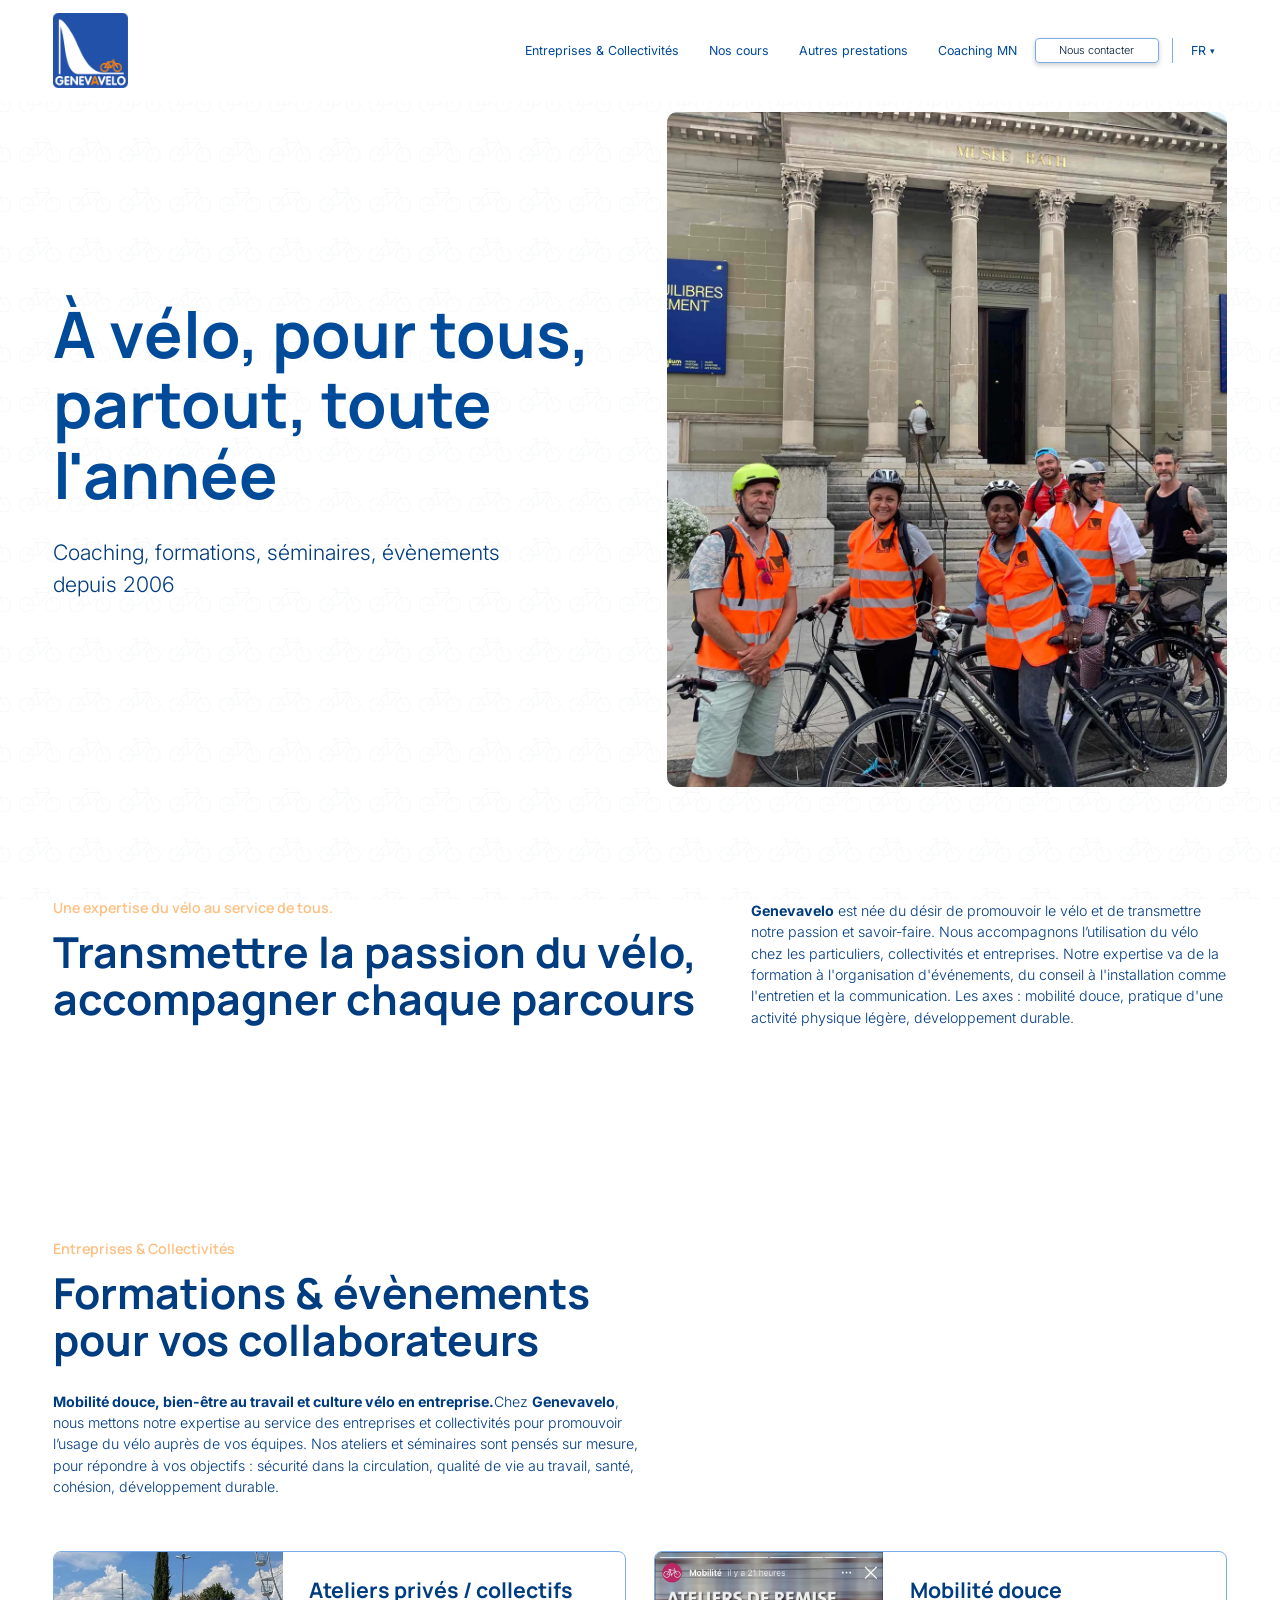
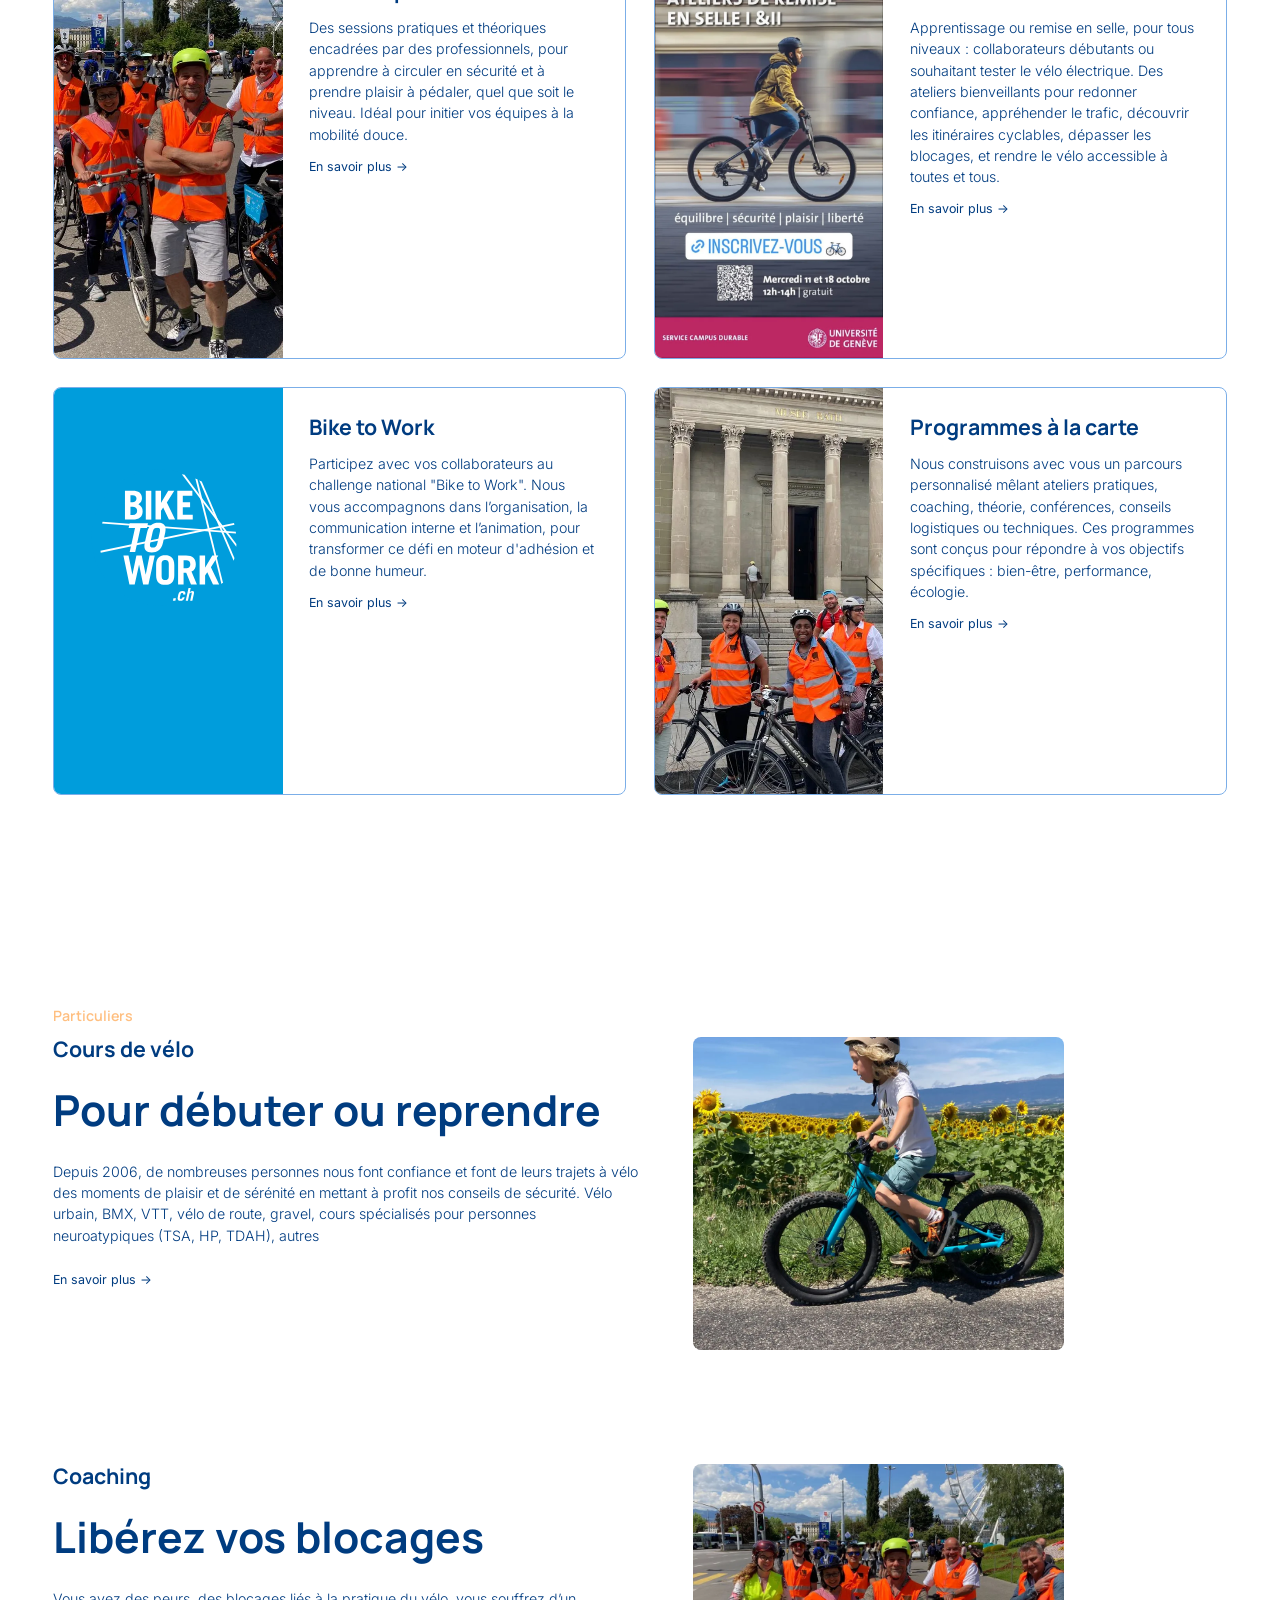
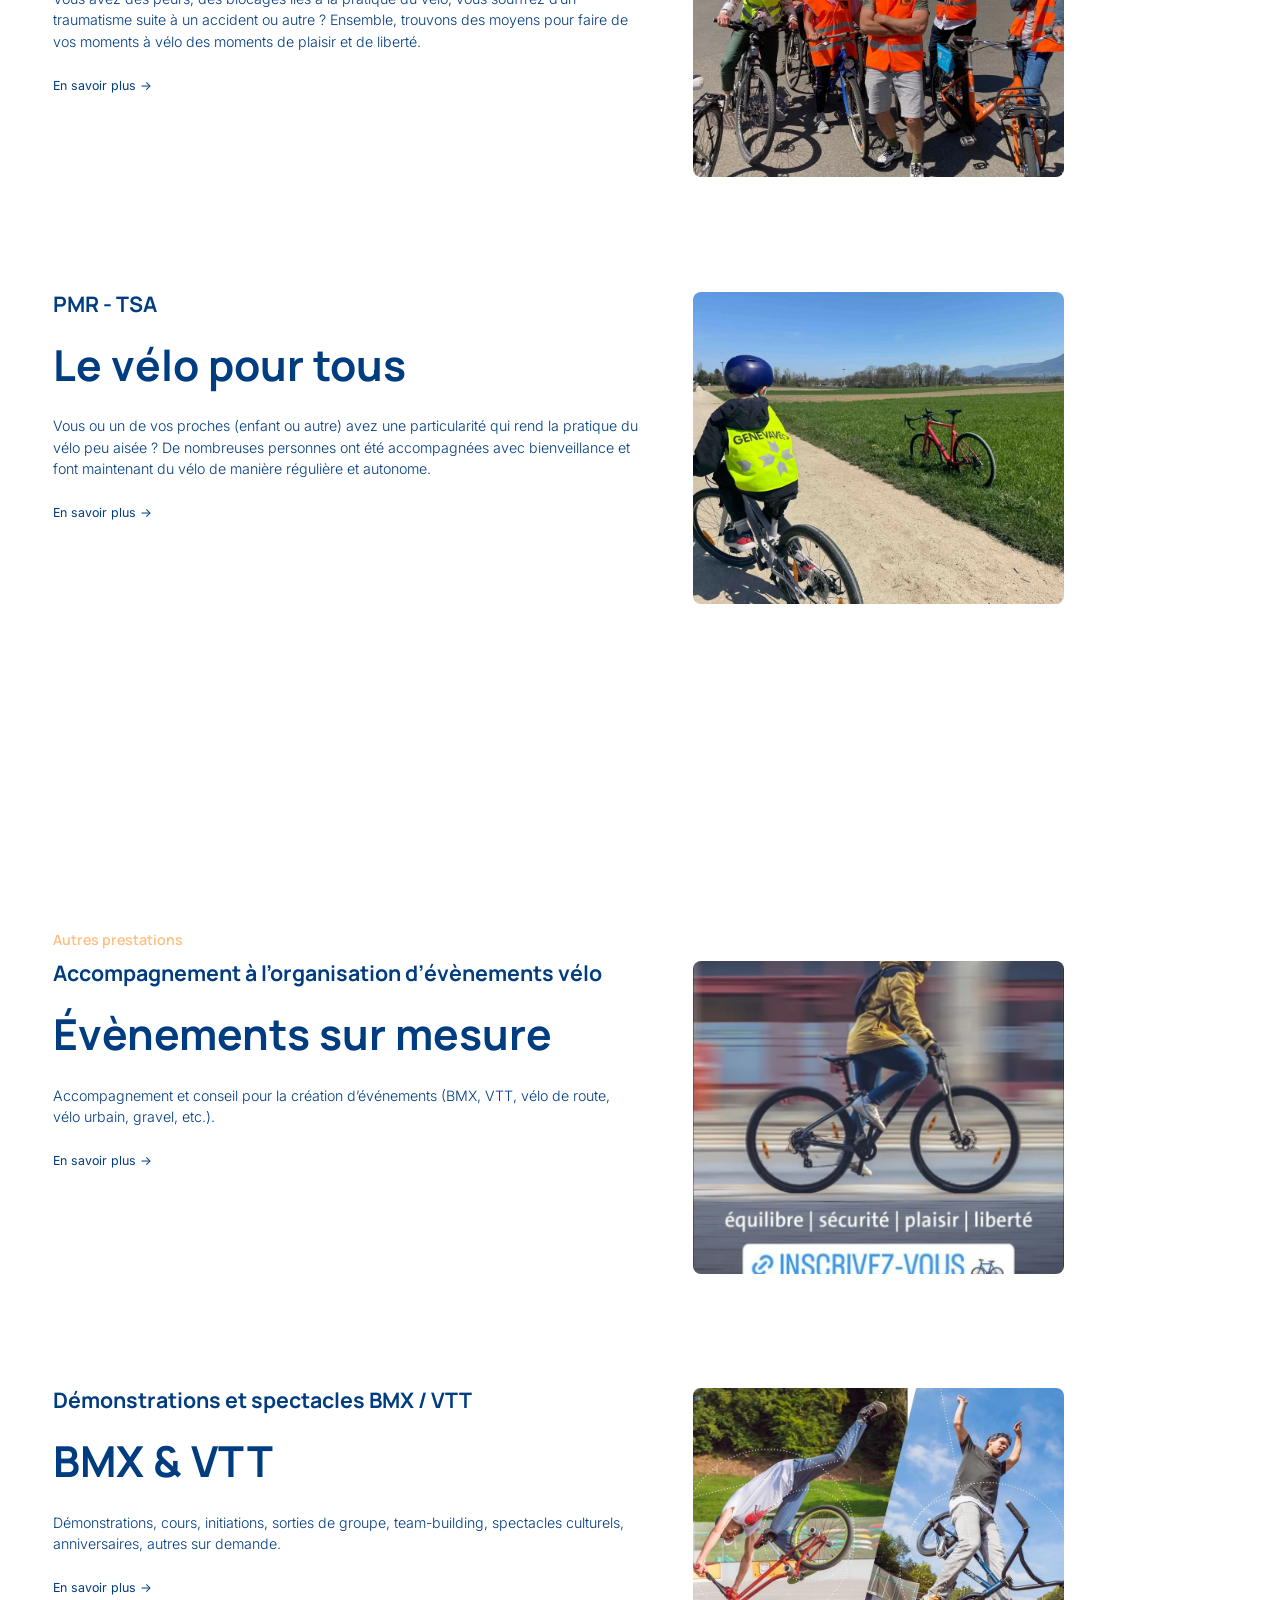
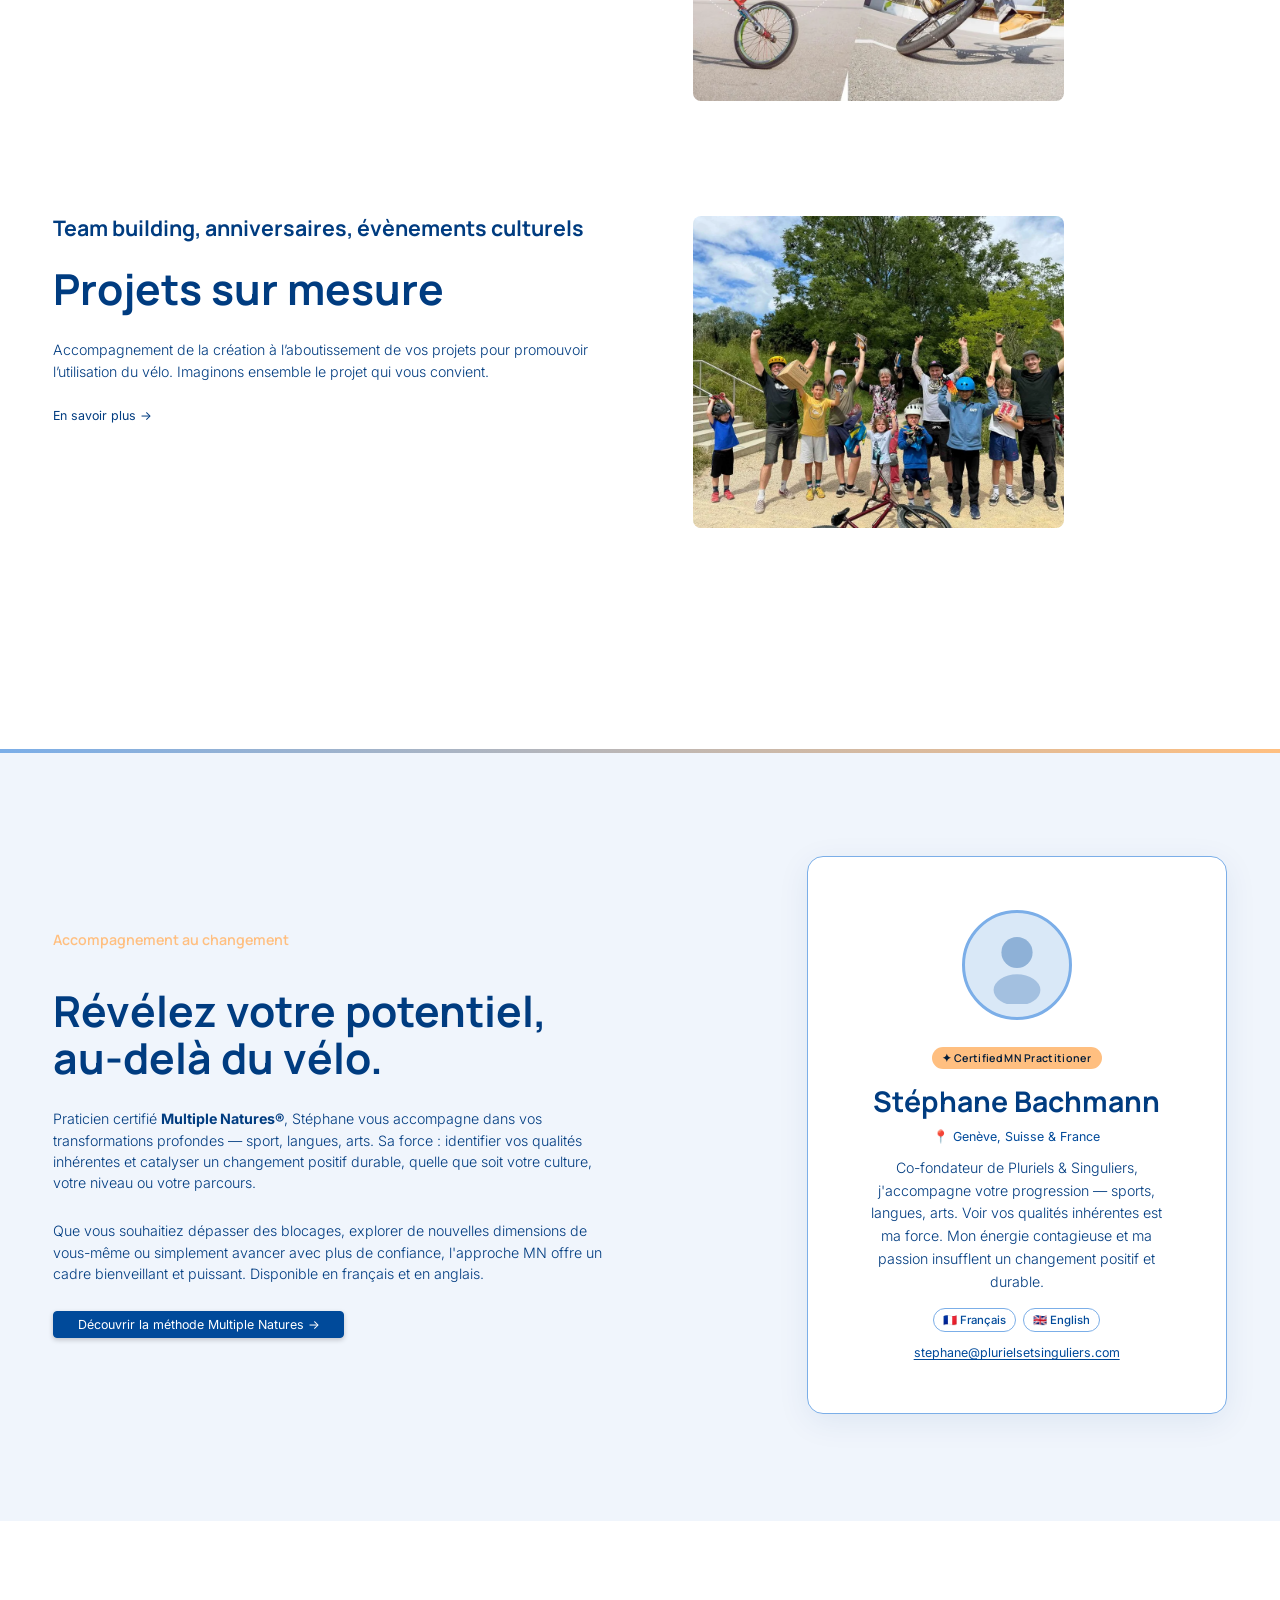
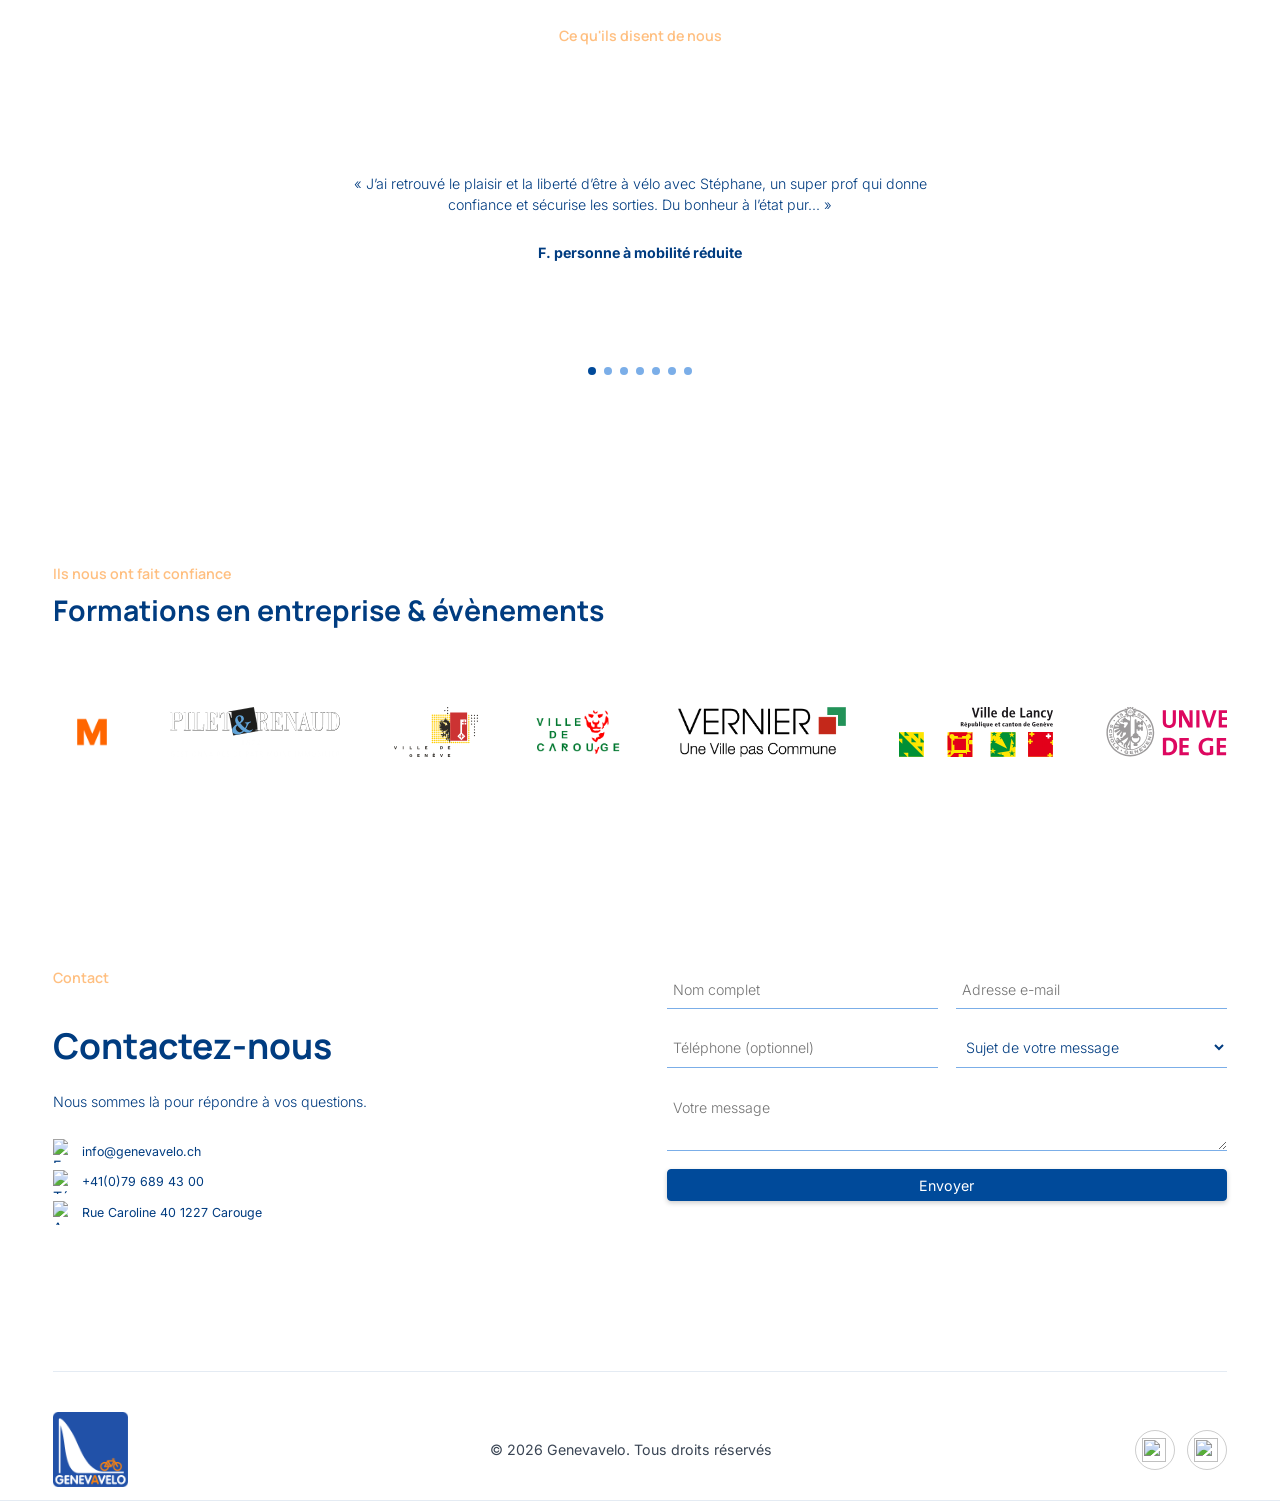
==== commit 78d2744b: "fix: align EN page with FR and remove Webflow leftovers - EN: working contact links, swapped social " ====
--- a/index.html
+++ b/index.html
@@ -1,409 +1,394 @@
-<!DOCTYPE html><!--  This site was created in Webflow. https://webflow.com  --><!--  Last Published: Wed Aug 06 2025 08:09:28 GMT+0000 (Coordinated Universal Time)  -->
-<html data-wf-page="6853d7ccfcee439a4fee553d" data-wf-site="6853d3a682a1776f02478e51" lang="fr">
-<head>
-  <meta charset="utf-8">
-  <title>Genevavelo – Coaching et ateliers vélo à Genève</title>
-  <meta content="Cours, coaching et événements vélo à Genève. Particuliers, entreprises ou collectivités : vivez le vélo autrement avec passion, sécurité et plaisir." name="description">
-  <meta content="Genevavelo – Coaching et ateliers vélo à Genève" property="og:title">
-  <meta content="Cours, coaching et événements vélo à Genève. Particuliers, entreprises ou collectivités : vivez le vélo autrement avec passion, sécurité et plaisir." property="og:description">
-  <meta content="Genevavelo – Coaching et ateliers vélo à Genève" property="twitter:title">
-  <meta content="Cours, coaching et événements vélo à Genève. Particuliers, entreprises ou collectivités : vivez le vélo autrement avec passion, sécurité et plaisir." property="twitter:description">
-  <meta property="og:type" content="website">
-  <meta content="summary_large_image" name="twitter:card">
-  <meta content="width=device-width, initial-scale=1" name="viewport">
-  <meta content="Webflow" name="generator">
-
-  <!-- Balise canonical pour éviter le contenu dupliqué -->
-  <link rel="canonical" href="https://www.genevavelo.ch/" />
-
-  <!-- Hreflang alternates -->
-  <link rel="alternate" hreflang="fr" href="https://www.genevavelo.ch/" />
-  <link rel="alternate" hreflang="en" href="https://www.genevavelo.ch/en/" />
-  <link rel="alternate" hreflang="x-default" href="https://www.genevavelo.ch/" />
-
+<!DOCTYPE html>
+<html lang="fr">
+<head>
+  <meta charset="utf-8">
+  <title>Genevavelo – Coaching et ateliers vélo à Genève</title>
+  <meta content="Cours, coaching et événements vélo à Genève. Particuliers, entreprises ou collectivités : vivez le vélo autrement avec passion, sécurité et plaisir." name="description">
+  <meta content="Genevavelo – Coaching et ateliers vélo à Genève" property="og:title">
+  <meta content="Cours, coaching et événements vélo à Genève. Particuliers, entreprises ou collectivités : vivez le vélo autrement avec passion, sécurité et plaisir." property="og:description">
+  <meta content="Genevavelo – Coaching et ateliers vélo à Genève" property="twitter:title">
+  <meta content="Cours, coaching et événements vélo à Genève. Particuliers, entreprises ou collectivités : vivez le vélo autrement avec passion, sécurité et plaisir." property="twitter:description">
+  <meta property="og:type" content="website">
+  <meta content="summary_large_image" name="twitter:card">
+  <meta content="width=device-width, initial-scale=1" name="viewport">
+
+  <!-- Balise canonical pour éviter le contenu dupliqué -->
+  <link rel="canonical" href="https://www.genevavelo.ch/" />
+
+  <!-- Hreflang alternates -->
+  <link rel="alternate" hreflang="fr" href="https://www.genevavelo.ch/" />
+  <link rel="alternate" hreflang="en" href="https://www.genevavelo.ch/en/" />
+  <link rel="alternate" hreflang="x-default" href="https://www.genevavelo.ch/" />
+
   <link href="css/style.css" rel="stylesheet" type="text/css">
-  <script src="js/main.js" defer></script>-
-  <link rel="preload" as="image" href="images/cours-de-velo-a-geneve.webp" fetchpriority="high">
-  <link href="https://fonts.googleapis.com" rel="preconnect">
-  <link href="https://fonts.gstatic.com" rel="preconnect" crossorigin="anonymous">
-  <link rel="preload" as="style" href="https://fonts.googleapis.com/css2?family=Manrope:wght@200;300;400;500;600;700;800&family=Inter:ital,wght@0,100;0,200;0,300;0,400;0,500;0,600;0,700;0,800;0,900;1,300;1,400;1,500&display=swap" onload="this.onload=null;this.rel='stylesheet'">
-  <noscript><link href="https://fonts.googleapis.com/css2?family=Manrope:wght@200;300;400;500;600;700;800&family=Inter:ital,wght@0,100;0,200;0,300;0,400;0,500;0,600;0,700;0,800;0,900;1,300;1,400;1,500&display=swap" rel="stylesheet"></noscript>-
-  <link href="images/favicon.png" rel="shortcut icon" type="image/x-icon">
-  <link href="images/webclip.png" rel="apple-touch-icon">-
-</head>
-<body>
-  <div class="nav--component">
-    <div data-animation="default" data-collapse="medium" data-duration="400" data-easing="ease" data-easing2="ease" role="banner" class="navbar">
-      <div class="container nav--container">
-        <a href="/" class="brand" aria-label="Genève Vélo — retour à l'accueil"></a>
-        <nav role="navigation" class="nav-menu">
-          <a href="#entreprises" class="nav-link">Entreprises &amp; Collectivités</a>
-          <a href="#cours" class="nav-link">Nos cours</a>
-          <a href="#autre" class="nav-link">Autres prestations</a>
-          <a href="#accompagnement" class="nav-link">Coaching MN</a>
-          <div class="nav--button__wrapper">
-            <a href="#contact" class="button is--clear">
-              <p class="p-sm">Nous contacter</p>
-            </a>
-          </div>
-          <div class="lang-switcher" role="navigation" aria-label="Sélecteur de langue">
-            <button class="lang-switcher__toggle" aria-haspopup="listbox" aria-expanded="false" aria-label="Langue actuelle : Français">-
-              <span class="lang-switcher__code">FR</span>
-              <span class="lang-switcher__chevron" aria-hidden="true">▾</span>
-            </button>
-            <ul class="lang-switcher__menu" role="listbox">
-              <li role="option" aria-selected="true">
-                <span class="lang-switcher__current">-
-                  <span>Français</span>
-                </span>
-              </li>
-              <li role="option" aria-selected="false">
-                <a href="/en/" hreflang="en" lang="en">-
-                  <span>English</span>
-                </a>
-              </li>
-            </ul>
-          </div>
-        </nav>
-        <div class="menu-button">
-          <div class="icon-2"></div>
-        </div>
-      </div>
-    </div>
-    <div class="nav--bg"></div>-
-  </div>
-  <div class="main">-
-    <div class="main__wrapper">
-      <section class="section--hero">
-        <div class="hero__wrapper">
-          <div class="container">
-            <div class="hero__content">
-              <div class="hero__text">
-                <h1 class="hero__title">À vélo, pour tous,<br>partout, toute l&#x27;année</h1>
-                <p class="hero__subtitle">Coaching, formations, séminaires, évènements<br>depuis 2006</p>
-              </div>
-              <div class="hero__media">
-                <img src="images/cours-de-velo-a-geneve.webp" alt="Cours de vélo à Genève" class="hero__image" fetchpriority="high">
-              </div>
-            </div>
-          </div>
-        </div>
-      </section>
-      <section class="section----propos">
-        <div class="container">
-          <div class="flexbox vertical gap--0px">
-            <p class="tagline">Une expertise du vélo au service de tous.</p>
-            <div class="flexbox vertical gap--30px">
-              <h2>Transmettre la passion du vélo,<br>accompagner chaque parcours</h2>
-              <p class="_50"><strong>Genevavelo</strong> est née du désir de promouvoir le vélo et de transmettre notre passion et savoir-faire. Nous accompagnons l’utilisation du vélo chez les particuliers, collectivités et entreprises. Notre expertise va de la formation à l&#x27;organisation d&#x27;événements, du conseil à l&#x27;installation comme l&#x27;entretien et la communication. Les axes : mobilité douce, pratique d&#x27;une activité physique légère, développement durable.</p>
-            </div>
-          </div>
-        </div>
-      </section>
-      <section id="entreprises" class="section--entreprise">
-        <div class="container">
-          <div class="flexbox vertical">
-            <div class="flexbox bottom">
-              <div class="flexbox vertical gap--30px">
-                <div>
-                  <p class="tagline">Entreprises &amp; Collectivités</p>
-                  <h2>Formations &amp; évènements<br>pour vos collaborateurs</h2>
-                </div>
-                <p class="_50"><strong>Mobilité douce, bien-être au travail et culture vélo en entreprise.</strong>Chez <strong>Genevavelo</strong>, nous mettons notre expertise au service des entreprises et collectivités pour promouvoir l’usage du vélo auprès de vos équipes. Nos ateliers et séminaires sont pensés sur mesure, pour répondre à vos objectifs : sécurité dans la circulation, qualité de vie au travail, santé, cohésion, développement durable.</p>
-              </div>
-            </div>
-            <div class="card-line">
-              <div class="card__wrapper"><img src="images/IMG_9678.jpg" width="4032" height="3024" loading="lazy" sizes="(max-width: 767px) 100vw, (max-width: 991px) 728px, 940px" srcset="images/IMG_9678-p-500.webp 500w, images/IMG_9678-p-800.webp 800w, images/IMG_9678-p-1080.webp 1080w, images/IMG_9678-p-1600.webp 1600w, images/IMG_9678-p-2000.webp 2000w, images/IMG_9678-p-2600.webp 2600w, images/IMG_9678-p-3200.webp 3200w, images/IMG_9678.webp 4032w" alt="" class="image-4">
-                <div class="div-block-5">
-                  <h5>Ateliers prives / collectifs</h5>
-                  <p>Des sessions pratiques et théoriques encadrées par des professionnels, pour apprendre à circuler en sécurité et à prendre plaisir à pédaler, quel que soit le niveau. Idéal pour initier vos équipes à la mobilité douce.</p>
-                  <a href="#contact">En savoir plus →</a>
-                </div>
-              </div>
-              <div class="card__wrapper"><img src="images/IMG_7900.PNG" width="750" height="1334" loading="lazy" sizes="(max-width: 767px) 100vw, (max-width: 991px) 728px, 750px" srcset="images/IMG_7900-p-500.webp 500w, images/IMG_7900.webp 750w" alt="" class="image-4">
-                <div class="div-block-5">
-                  <h5>Mobilité douce</h5>
-                  <p>Apprentissage ou remise en selle, pour tous niveaux : collaborateurs débutants ou souhaitant tester le vélo électrique. Des ateliers bienveillants pour redonner confiance, appréhender le trafic, découvrir les itinéraires cyclables, dépasser les blocages, et rendre le vélo accessible à toutes et tous.</p>
-                  <a href="#contact">En savoir plus →</a>
-                </div>
-              </div>
-              <div class="card__wrapper"><img src="images/Bike_to_work_logo-1.svg" loading="lazy" alt="" class="image-4">
-                <div class="div-block-5">
-                  <h5>Bike to Work</h5>
-                  <p>Participez avec vos collaborateurs au challenge national &quot;Bike to Work&quot;. Nous vous accompagnons dans l’organisation, la communication interne et l’animation, pour transformer ce défi en moteur d&#x27;adhésion et de bonne humeur.</p>
-                  <a href="#contact">En savoir plus →</a>
-                </div>
-              </div>
-              <div class="card__wrapper"><img src="images/IMG_0040.jpg" width="4032" height="3024" loading="lazy" sizes="(max-width: 767px) 100vw, (max-width: 991px) 728px, 940px" srcset="images/IMG_0040-p-500.webp 500w, images/IMG_0040-p-800.webp 800w, images/IMG_0040-p-1080.webp 1080w, images/IMG_0040-p-1600.webp 1600w, images/IMG_0040-p-2000.webp 2000w, images/IMG_0040-p-2600.webp 2600w, images/IMG_0040-p-3200.webp 3200w, images/IMG_0040.webp 4032w" alt="" class="image-4">
-                <div class="div-block-5">
-                  <h5>Programmes à la carte</h5>
-                  <p>Nous construisons avec vous un parcours personnalisé mêlant ateliers pratiques, coaching, théorie, conférences, conseils logistiques ou techniques. Ces programmes sont conçus pour répondre à vos objectifs spécifiques : bien-être, performance, écologie.</p>
-                  <a href="#contact">En savoir plus →</a>
-                </div>
-              </div>
-            </div>
-          </div>
-        </div>
-      </section>
-      <section class="section--particuliers" id="cours">
-        <div class="container">
-          <p class="tagline">Particuliers</p>
-          <div class="flexbox-copy-copy">
-            <div class="cours--content">
-              <h5>Cours de vélo</h5>
-              <h2>Pour débuter ou reprendre</h2>
-              <p>Depuis 2006, de nombreuses personnes nous font confiance et font de leurs trajets à vélo des moments de plaisir et de sérénité en mettant à profit nos conseils de sécurité. Vélo urbain, BMX, VTT, vélo de route, gravel, cours spécialisés pour personnes neuroatypiques (TSA, HP, TDAH), autres</p>
-              <a href="#contact">En savoir plus →</a>
-            </div>
-            <div class="div-block"><img src="images/IMG_7378.jpg" width="3024" height="4032" loading="lazy" sizes="(max-width: 767px) 100vw, (max-width: 991px) 728px, 940px" srcset="images/IMG_7378-p-500.webp 500w, images/IMG_7378-p-800.webp 800w, images/IMG_7378-p-1080.webp 1080w, images/IMG_7378-p-1600.webp 1600w, images/IMG_7378-p-2000.webp 2000w, images/IMG_7378-p-2600.webp 2600w, images/IMG_7378.webp 3024w" alt="" class="image-5"></div>
-          </div>
-          <div class="flexbox-copy-copy">
-            <div class="cours--content">
-              <h5>Coaching</h5>
-              <h2>Libérez vos blocages</h2>
-              <p>Vous avez des peurs, des blocages liés à la pratique du vélo, vous souffrez d’un traumatisme suite à un accident ou autre ? Ensemble, trouvons des moyens pour faire de vos moments à vélo des moments de plaisir et de liberté.</p>
-              <a href="#contact">En savoir plus →</a>
-            </div>
-            <div class="div-block"><img src="images/IMG_9678.jpg" width="4032" height="3024" loading="lazy" sizes="(max-width: 767px) 100vw, (max-width: 991px) 728px, 940px" srcset="images/IMG_9678-p-500.webp 500w, images/IMG_9678-p-800.webp 800w, images/IMG_9678-p-1080.webp 1080w, images/IMG_9678-p-1600.webp 1600w, images/IMG_9678-p-2000.webp 2000w, images/IMG_9678-p-2600.webp 2600w, images/IMG_9678-p-3200.webp 3200w, images/IMG_9678.webp 4032w" alt="" class="image-5"></div>
-          </div>
-          <div class="flexbox-copy-copy">
-            <div class="cours--content">
-              <h5>PMR - TSA</h5>
-              <h2>Le vélo pour tous</h2>
-              <p>Vous ou un de vos proches (enfant ou autre) avez une particularité qui rend la pratique du vélo peu aisée ? De nombreuses personnes ont été accompagnées avec bienveillance et font maintenant du vélo de manière régulière et autonome.</p>
-              <a href="#contact">En savoir plus →</a>
-            </div>
-            <div class="div-block"><img src="images/IMG_2867-compressed.jpg" width="5712" height="4284" loading="lazy" sizes="(max-width: 767px) 100vw, (max-width: 991px) 728px, 940px" srcset="images/IMG_2867-compressed-p-500.webp 500w, images/IMG_2867-compressed-p-800.webp 800w, images/IMG_2867-compressed-p-1080.webp 1080w, images/IMG_2867-compressed-p-1600.webp 1600w, images/IMG_2867-compressed-p-2000.webp 2000w, images/IMG_2867-compressed-p-2600.webp 2600w, images/IMG_2867-compressed.webp 5712w" alt="" class="image-5"></div>
-          </div>
-        </div>
-      </section>
-
-
-
-
-      
-      <section id="autre" class="section--more">
-        <div class="container">
-          <p class="tagline">Autres prestations</p>
-          <div class="flexbox-copy-copy">
-            <div class="cours--content">
-              <h5>Accompagnement à l’organisation d’évènements vélo</h5>
-              <h2>Évènements sur mesure</h2>
-              <p>Accompagnement et conseil pour la création d’événements (BMX, VTT, vélo de route, vélo urbain, gravel, etc.).</p>
-              <a href="#contact">En savoir plus →</a>
-            </div>
-            <div class="div-block"><img src="images/IMG_7900.PNG" width="750" height="1334" loading="lazy" sizes="(max-width: 767px) 100vw, (max-width: 991px) 728px, 750px" srcset="images/IMG_7900-p-500.webp 500w, images/IMG_7900.webp 750w" alt="" class="image-5"></div>
-          </div>
-          <div class="flexbox-copy-copy">
-            <div class="cours--content">
-              <h5>Démonstrations et spectacles BMX / VTT</h5>
-              <h2>BMX &amp; VTT</h2>
-              <p>Démonstrations, cours, initiations, sorties de groupe, team-building, spectacles culturels, anniversaires, autres sur demande.</p>
-              <a href="#contact">En savoir plus →</a>
-            </div>
-            <div class="div-block"><img src="images/BMX_Flat_Gioni_Didier.JPG" width="4961" height="3508" loading="lazy" sizes="(max-width: 767px) 100vw, (max-width: 991px) 728px, 940px" srcset="images/BMX_Flat_Gioni_Didier-p-500.webp 500w, images/BMX_Flat_Gioni_Didier-p-800.webp 800w, images/BMX_Flat_Gioni_Didier-p-1080.webp 1080w, images/BMX_Flat_Gioni_Didier-p-1600.webp 1600w, images/BMX_Flat_Gioni_Didier-p-2000.webp 2000w, images/BMX_Flat_Gioni_Didier-p-2600.webp 2600w, images/BMX_Flat_Gioni_Didier-p-3200.webp 3200w, images/BMX_Flat_Gioni_Didier.webp 4961w" alt="" class="image-5"></div>
-          </div>
-          <div class="flexbox-copy-copy">
-            <div class="cours--content">
-              <h5>Team building, anniversaires, évènements culturels</h5>
-              <h2>Projets sur mesure</h2>
-              <p>Accompagnement de la création à l’aboutissement de vos projets pour promouvoir l’utilisation du vélo. Imaginons ensemble le projet qui vous convient.</p>
-              <a href="#contact">En savoir plus →</a>
-            </div>
-            <div class="div-block"><img src="images/IMG_0250-compressed-1.jpg" width="5712" height="4284" loading="lazy" sizes="(max-width: 767px) 100vw, (max-width: 991px) 728px, 940px" srcset="images/IMG_0250-compressed-1-p-500.webp 500w, images/IMG_0250-compressed-1-p-800.webp 800w, images/IMG_0250-compressed-1-p-1080.webp 1080w, images/IMG_0250-compressed-1-p-1600.webp 1600w, images/IMG_0250-compressed-1-p-2000.webp 2000w, images/IMG_0250-compressed-1-p-2600.webp 2600w, images/IMG_0250-compressed-1-p-3200.webp 3200w, images/IMG_0250-compressed-1.webp 5712w" alt="" class="image-5"></div>
-          </div>
-        </div>
-      </section>
-      <section id="accompagnement" class="section--mn">
-        <div class="container">
-          <div class="mn__layout">
-            <div class="mn__intro">
-              <p class="tagline">Accompagnement au changement</p>
-              <h2>Révélez votre potentiel,<br>au-delà du vélo.</h2>
-              <p>Praticien certifié <strong>Multiple Natures®</strong>, Stéphane vous accompagne dans vos transformations profondes — sport, langues, arts. Sa force&nbsp;: identifier vos qualités inhérentes et catalyser un changement positif durable, quelle que soit votre culture, votre niveau ou votre parcours.</p>
-              <p>Que vous souhaitiez dépasser des blocages, explorer de nouvelles dimensions de vous-même ou simplement avancer avec plus de confiance, l'approche MN offre un cadre bienveillant et puissant. Disponible en français et en anglais.</p>
-              <a href="https://plurielsetsinguliers.com/multiple-natures/#1600594300587-131dfd28-6b52" target="_blank" rel="noopener noreferrer" class="button mn__cta">Découvrir la méthode Multiple Natures →</a>
-            </div>
-            <div class="mn__card-wrapper">
-              <div class="mn__card">
-                <div class="mn__avatar">
-                  <svg xmlns="http://www.w3.org/2000/svg" viewBox="0 0 100 100" fill="none" aria-hidden="true">
-                    <circle cx="50" cy="34" r="20" fill="#004a9a" opacity="0.35"/>
-                    <ellipse cx="50" cy="82" rx="30" ry="20" fill="#004a9a" opacity="0.25"/>
-                  </svg>
-                </div>
-                <div class="mn__card-body">
-                  <span class="mn__badge">✦ Certified MN Practitioner</span>
-                  <h4 class="mn__name">Stéphane Bachmann</h4>
-                  <p class="mn__location">📍 Genève, Suisse &amp; France</p>
-                  <p class="mn__bio">Co-fondateur de Pluriels &amp; Singuliers, j'accompagne votre progression — sports, langues, arts. Voir vos qualités inhérentes est ma force. Mon énergie contagieuse et ma passion insufflent un changement positif et durable.</p>
-                  <div class="mn__languages">
-                    <span class="mn__lang-tag">🇫🇷 Français</span>
-                    <span class="mn__lang-tag">🇬🇧 English</span>
-                  </div>
-                  <a href="mailto:stephane@plurielsetsinguliers.com" class="mn__email-link">stephane@plurielsetsinguliers.com</a>
-                </div>
-              </div>
-            </div>
-          </div>
-        </div>
-      </section>
-      <section class="section--review">
-        <section class="container">
-          <div class="flexbox vertical center gap--30">
-            <p class="tagline">Ce qu&#x27;ils disent de nous</p>
-            <div data-delay="7500" data-animation="slide" class="slider" data-autoplay="true" data-easing="ease" data-hide-arrows="false" data-disable-swipe="false" data-autoplay-limit="0" data-nav-spacing="3" data-duration="500" data-infinite="true">
-              <div class="mask">
-                <div class="slide">
-                  <div class="slide__content">
-                    <p class="review">« J’ai retrouvé le plaisir et la liberté d’être à vélo avec Stéphane, un super prof qui donne confiance et sécurise les sorties. Du bonheur à l’état pur... »</p>
-                    <p class="bold">F. personne à mobilité réduite</p>
-                  </div>
-                </div>
-                <div class="slide">
-                  <div class="slide__content">
-                    <p class="review">« Every time I cycle I am so grateful to Stéphane as it has really changed my life for the better. »</p>
-                    <p class="bold">A. nouvelle cycliste enthousiaste</p>
-                  </div>
-                </div>
-                <div class="slide">
-                  <div class="slide__content">
-                    <p class="review">« l first met @stephane.bachmann while I was doing a Hoffman bikes demo in Geneva in 1995 or something like that! (With @condorbmx and @steveswope ). He teaches, sculpts, is a cycling guide and runs bike classes for kids here in Geneva.He talks about bikes with more romance and passion than almost anyone l&#x27;ve met and it was refreshing to be around him (after all the doom and gloom in the news lately).»</p>
-                    <p class="bold">Taj Mihelich, 2000 BMX Dirt world champion</p>
-                  </div>
-                </div>
-                <div class="slide">
-                  <div class="slide__content">
-                    <p class="review">« Nous recommandons vivement Genevavelo à toute personne ou entreprise souhaitant bénéficier de cours, qu&#x27;ils soient individuels ou en groupe. Genevavelo se distingue par sa disponibilité, sa capacité à être toujours à l&#x27;écoute des besoins et ses conseils personnalisés qui permettent à chaque client de trouver exactement ce qu&#x27;il recherche. Son approche sur mesure est un atout très appréciable, avec une gamme d’offres variées qui répondent aux attentes de tous, que ce soit pour un usage quotidien ou plus spécifique. En plus de proposer des produits de grande qualité, Genevavelo organise régulièrement des événements et des sorties adaptées aux envies de ses clients, créant ainsi une véritable communauté autour du vélo. Sa générosité et sa passion contagieuse pour le cyclisme inspirent confiance et font aimer encore plus cette activité qu’il transmet comme une véritable passion. »</p>
-                    <p class="bold">V. Services des Sports de Vernier</p>
-                  </div>
-                </div>
-                <div class="slide">
-                  <div class="slide__content">
-                    <p class="review">« La commune de Pregny-Chambésy a collaboré avec Genevavelo pour des représentations ou des camps BMX pour les juniors est c’est toujours un plaisir !Sourire et passion, c’est ce qui définit Stéphane Bachmann. »</p>
-                    <p class="bold">La mairie</p>
-                  </div>
-                </div>
-                <div class="slide">
-                  <div class="slide__content">
-                    <p class="review">« Nous collaborons avec Stéphane depuis 2 ans pour apprendre à notre fils autiste âgé de 7 ans à faire du vélo! La situation était complexe mais après des cours encadrés par Stéphane avec sa bonne humeur et sa volonté, notre fils pédale à ce jour avec le grand sourire! Un énorme merci à lui. »</p>
-                    <p class="bold">M. maman</p>
-                  </div>
-                </div>
-                <div class="slide">
-                  <div class="slide__content">
-                    <p class="review">« Je recommande vivement les cours de VTT donnés par Stéphane, souhaitant progresser en descente VTT, notamment dans les sauts.En effet, mon expérience s’est avérée au top !!Prise de trajectoires avant les sauts, position lors du saut, réception. Tout a été examiné et cela me permet maintenant de me sentir plus à l’aise. Encore merci pour les conseils, dans la bonne humeur.»</p>
-                    <p class="bold">P. 48 ans</p>
-                  </div>
-                </div>
-              </div>
-              <div class="left-arrow">
-                <div class="icon"></div>
-              </div>
-              <div class="right-arrow">
-                <div class="icon right"></div>
-              </div>
-              <div class="slide-nav"></div>
-            </div>
-          </div>
-        </section>
-      </section>-
-      <section class="section--proof">
-        <div class="container">
-          <p class="tagline">Ils nous ont fait confiance</p>
-          <div class="flexbox vertical">
-            <h4>Formations en entreprise &amp; évènements</h4>
-            <div class="logo__banner">
-              <div class="logo__track"><img src="images/migros.webp" loading="lazy" alt="" class="logo__proof"><img src="images/logo-pilet-renaud.svg" loading="lazy" alt="" class="logo__proof"><img src="images/ville-de-genve.svg" loading="lazy" alt="" class="logo__proof"><img src="images/Carouge.png" loading="lazy" alt="" class="logo__proof"><img src="images/vernier.png" loading="lazy" alt="" class="logo__proof"><img src="images/logo-lancy.svg" loading="lazy" alt="" class="logo__proof"><img src="images/Université_de_Genève.svg" loading="lazy" alt="" class="logo__proof"><img src="images/Commune-de-meyrin.avif" loading="lazy" alt="" class="logo__proof"><img src="images/realise.svg" loading="lazy" alt="" class="logo__proof"><img src="images/Département-de-linstruction-publique-de-la-culture-et-du-sport-.avif" loading="lazy" alt="" class="logo__proof"><img src="images/antigel---logo.avif" loading="lazy" alt="" class="logo__proof"><img src="images/fêtes-des-vignerons.svg" loading="lazy" alt="" class="logo__proof"><img src="images/wawg.png" loading="lazy" alt="" class="logo__proof"><img src="images/pictet-logo.png" loading="lazy" alt="" class="logo__proof"><img src="images/mobilidee.png" loading="lazy" sizes="(max-width: 767px) 100vw, (max-width: 991px) 728px, 940px" srcset="images/mobilidee-p-500.png 500w, images/mobilidee-p-800.png 800w, images/mobilidee-p-1080.png 1080w, images/mobilidee.png 3508w" alt="" class="logo__proof"><img src="images/jep_1.avif" loading="lazy" alt="" class="logo__proof"><img src="images/logo-Faites-Geneve.svg" loading="lazy" alt="" class="logo__proof"><img src="images/Logo-Ciclissimo.avif" loading="lazy" alt="" class="logo__proof"><img src="images/prégny-chambésy.svg" loading="lazy" alt="" class="logo__proof"><img src="images/modus-2025_content.png" loading="lazy" alt="" class="logo__proof"><img src="images/migros.webp" loading="lazy" alt="" class="logo__proof"><img src="images/logo-pilet-renaud.svg" loading="lazy" alt="" class="logo__proof"><img src="images/ville-de-genve.svg" loading="lazy" alt="" class="logo__proof"><img src="images/Carouge.png" loading="lazy" alt="" class="logo__proof"><img src="images/vernier.png" loading="lazy" alt="" class="logo__proof"><img src="images/logo-lancy.svg" loading="lazy" alt="" class="logo__proof"><img src="images/Université_de_Genève.svg" loading="lazy" alt="" class="logo__proof"><img src="images/Commune-de-meyrin.avif" loading="lazy" alt="" class="logo__proof"><img src="images/realise.svg" loading="lazy" alt="" class="logo__proof"><img src="images/Département-de-linstruction-publique-de-la-culture-et-du-sport-.avif" loading="lazy" alt="" class="logo__proof"><img src="images/antigel---logo.avif" loading="lazy" alt="" class="logo__proof"><img src="images/fêtes-des-vignerons.svg" loading="lazy" alt="" class="logo__proof"><img src="images/wawg.png" loading="lazy" alt="" class="logo__proof"><img src="images/pictet-logo.png" loading="lazy" alt="" class="logo__proof"><img src="images/mobilidee.png" loading="lazy" sizes="(max-width: 767px) 100vw, (max-width: 991px) 728px, 940px" srcset="images/mobilidee-p-500.png 500w, images/mobilidee-p-800.png 800w, images/mobilidee-p-1080.png 1080w, images/mobilidee.png 3508w" alt="" class="logo__proof"><img src="images/jep_1.avif" loading="lazy" alt="" class="logo__proof"><img src="images/logo-Faites-Geneve.svg" loading="lazy" alt="" class="logo__proof"><img src="images/Logo-Ciclissimo.avif" loading="lazy" alt="" class="logo__proof"><img src="images/prégny-chambésy.svg" loading="lazy" alt="" class="logo__proof"><img src="images/modus-2025_content.png" loading="lazy" alt="" class="logo__proof"></div>
-            </div>
-          </div>
-        </div>
-      </section>
-      <section id="contact" class="section--contact">
-        <section class="container">
-          <div class="contact__wrapper">
-            <div class="block _50">
-              <p class="tagline">Contact</p>
-              <h3>Contactez-nous</h3>
-              <p>Nous sommes là pour répondre à vos questions.</p>
-              <div class="info--contact__wrapper">
-                <div class="info--contact__content">
-                  <div class="svg"><img src="https://img.icons8.com/?size=100&id=63598&format=png&color=002C5C" alt="Email" width="24" height="24"></div>
-                  <a href="mailto:info@genevavelo.ch">info@genevavelo.ch</a>
-                </div>
-                <div class="info--contact__content">
-                  <div class="svg"><img src="https://img.icons8.com/?size=100&id=9659&format=png&color=002C5C" alt="Téléphone" width="24" height="24"></div>
-                  <a href="tel:+41796894300">+41(0)79 689 43 00</a>
-                </div>
-                <div class="info--contact__content">
-                  <div class="svg"><img src="https://img.icons8.com/?size=100&id=53383&format=png&color=002C5C" alt="Adresse" width="24" height="24"></div>
-                  <a href="https://maps.google.com/?q=Rue+Caroline+40+1227+Carouge" target="_blank" rel="noopener noreferrer">Rue Caroline 40 1227 Carouge</a>
-                </div>
-              </div>
-            </div>
-            <div class="block _50">
-              <div class="form-block">
-                <form id="contact-form" class="contact-form" action="send-mail.php" method="post">
-                  <input class="text-field" maxlength="256" name="name" placeholder="Nom complet" type="text" id="name" required>
-                  <input class="text-field" maxlength="256" name="email" placeholder="Adresse e-mail" type="email" id="email" required>
-                  <input class="text-field" maxlength="256" name="phone" placeholder="Téléphone (optionnel)" type="tel" id="phone">
-                  <select class="text-field" name="subject" id="subject" required>
-                    <option value="">Sujet de votre message</option>
-                    <option value="Cours particulier">Cours particulier</option>
-                    <option value="Formation entreprise">Formation entreprise</option>
-                    <option value="Événement">Événement</option>
-                    <option value="Demande de devis">Demande de devis</option>
-                    <option value="Autre">Autre</option>
-                  </select>
-                  <textarea placeholder="Votre message" maxlength="5000" id="message" name="message" class="text-field" required></textarea>
-                  <!-- Honeypot anti-spam : invisible pour les humains -->
-                  <div class="hp-field" aria-hidden="true">
-                    <label for="website">Website</label>
-                    <input type="text" name="website" id="website" tabindex="-1" autocomplete="off" value="">
-                  </div>
-                  <input type="hidden" name="form_time" id="form_time" value="">
-                  <input type="submit" data-wait="Envoi en cours..." class="button" value="Envoyer" id="submit-btn">
-                </form>
-                <div id="success-message">
-                  <div>Merci ! Votre message a été envoyé avec succès. Nous vous répondrons dans les plus brefs délais.</div>
-                </div>
-                <div id="error-message">
-                  <div>Une erreur s'est produite lors de l'envoi. Veuillez réessayer ou nous contacter directement.</div>
-                </div>
-              </div>
-            </div>
-          </div>
-        </section>
-      </section>
-      <section class="section--footer">
-        <div class="container footer--container">
-          <div class="footer-divider-two"></div>
-          <div class="footer-bottom">
-            <a href="/" class="brand" aria-label="Genève Vélo — retour à l'accueil"></a>
-            <div class="footer-copyright">© <span id="copyright-year"></span> Genevavelo. Tous droits réservés</div>-
-            <div class="footer-social-block-two">
-              <a href="https://www.instagram.com/genevavelo.ch/" target="_blank" rel="noopener noreferrer" class="footer-social-link" aria-label="Instagram">
-                <div class="card--img"><img src="https://img.icons8.com/?size=100&id=85154&format=png&color=003c80" alt="" width="24" height="24"></div>
-              </a>
-              <a href="https://www.facebook.com/GENEVAVELO/" target="_blank" rel="noopener noreferrer" class="footer-social-link" aria-label="Facebook">
-                <div class="card--img"><img src="https://img.icons8.com/?size=100&id=87264&format=png&color=003c80" alt="" width="24" height="24"></div>
-              </a>
-            </div>
-          </div>
-        </div>
-      </section>
-    </div>
-    <div class="texture--bg"></div>
-  </div>
-</body>
+  <script src="js/main.js" defer></script>
+  <link rel="preload" as="image" href="images/cours-de-velo-a-geneve.webp" fetchpriority="high">
+  <link href="https://fonts.googleapis.com" rel="preconnect">
+  <link href="https://fonts.gstatic.com" rel="preconnect" crossorigin="anonymous">
+  <link rel="preload" as="style" href="https://fonts.googleapis.com/css2?family=Manrope:wght@200;300;400;500;600;700;800&family=Inter:ital,wght@0,100;0,200;0,300;0,400;0,500;0,600;0,700;0,800;0,900;1,300;1,400;1,500&display=swap" onload="this.onload=null;this.rel='stylesheet'">
+  <noscript><link href="https://fonts.googleapis.com/css2?family=Manrope:wght@200;300;400;500;600;700;800&family=Inter:ital,wght@0,100;0,200;0,300;0,400;0,500;0,600;0,700;0,800;0,900;1,300;1,400;1,500&display=swap" rel="stylesheet"></noscript>
+  <link href="images/favicon.png" rel="shortcut icon" type="image/x-icon">
+  <link href="images/webclip.png" rel="apple-touch-icon">
+</head>
+<body>
+  <div class="nav--component">
+    <div role="banner" class="navbar">
+      <div class="container nav--container">
+        <a href="/" class="brand" aria-label="Genevavelo — retour à l'accueil"></a>
+        <nav role="navigation" class="nav-menu">
+          <a href="#entreprises" class="nav-link">Entreprises &amp; Collectivités</a>
+          <a href="#cours" class="nav-link">Nos cours</a>
+          <a href="#autre" class="nav-link">Autres prestations</a>
+          <a href="#accompagnement" class="nav-link">Coaching MN</a>
+          <div class="nav--button__wrapper">
+            <a href="#contact" class="button is--clear">
+              <p class="p-sm">Nous contacter</p>
+            </a>
+          </div>
+          <div class="lang-switcher" role="navigation" aria-label="Sélecteur de langue">
+            <button class="lang-switcher__toggle" aria-haspopup="listbox" aria-expanded="false" aria-label="Langue actuelle : Français">
+              <span class="lang-switcher__code">FR</span>
+              <span class="lang-switcher__chevron" aria-hidden="true">▾</span>
+            </button>
+            <ul class="lang-switcher__menu" role="listbox">
+              <li role="option" aria-selected="true">
+                <span class="lang-switcher__current">
+                  <span>Français</span>
+                </span>
+              </li>
+              <li role="option" aria-selected="false">
+                <a href="/en/" hreflang="en" lang="en">
+                  <span>English</span>
+                </a>
+              </li>
+            </ul>
+          </div>
+        </nav>
+        <div class="menu-button">
+          <div class="icon-2"></div>
+        </div>
+      </div>
+    </div>
+    <div class="nav--bg"></div>
+  </div>
+  <div class="main">
+    <div class="main__wrapper">
+      <section class="section--hero">
+        <div class="hero__wrapper">
+          <div class="container">
+            <div class="hero__content">
+              <div class="hero__text">
+                <h1 class="hero__title">À vélo, pour tous,<br>partout, toute l&#x27;année</h1>
+                <p class="hero__subtitle">Coaching, formations, séminaires, évènements<br>depuis 2006</p>
+              </div>
+              <div class="hero__media">
+                <img src="images/cours-de-velo-a-geneve.webp" alt="Cours de vélo à Genève" class="hero__image" fetchpriority="high">
+              </div>
+            </div>
+          </div>
+        </div>
+      </section>
+      <section class="section----propos">
+        <div class="container">
+          <div class="flexbox propos__content">
+            <div class="propos__col">
+              <p class="tagline">Une expertise du vélo au service de tous.</p>
+              <h2>Transmettre la passion du vélo,<br>accompagner chaque parcours</h2>
+            </div>
+            <div class="propos__col">
+              <p><strong>Genevavelo</strong> est née du désir de promouvoir le vélo et de transmettre notre passion et savoir-faire. Nous accompagnons l’utilisation du vélo chez les particuliers, collectivités et entreprises. Notre expertise va de la formation à l&#x27;organisation d&#x27;événements, du conseil à l&#x27;installation comme l&#x27;entretien et la communication. Les axes : mobilité douce, pratique d&#x27;une activité physique légère, développement durable.</p>
+            </div>
+          </div>
+        </div>
+      </section>
+      <section id="entreprises" class="section--entreprise">
+        <div class="container">
+          <div class="flexbox vertical">
+            <div class="flexbox bottom">
+              <div class="flexbox vertical gap--30px">
+                <div>
+                  <p class="tagline">Entreprises &amp; Collectivités</p>
+                  <h2>Formations &amp; évènements<br>pour vos collaborateurs</h2>
+                </div>
+                <p class="_50"><strong>Mobilité douce, bien-être au travail et culture vélo en entreprise.</strong>Chez <strong>Genevavelo</strong>, nous mettons notre expertise au service des entreprises et collectivités pour promouvoir l’usage du vélo auprès de vos équipes. Nos ateliers et séminaires sont pensés sur mesure, pour répondre à vos objectifs : sécurité dans la circulation, qualité de vie au travail, santé, cohésion, développement durable.</p>
+              </div>
+            </div>
+            <div class="card-line">
+              <div class="card__wrapper"><img src="images/IMG_9678.jpg" width="4032" height="3024" loading="lazy" sizes="(max-width: 767px) 100vw, (max-width: 991px) 728px, 940px" srcset="images/IMG_9678-p-500.webp 500w, images/IMG_9678-p-800.webp 800w, images/IMG_9678-p-1080.webp 1080w, images/IMG_9678-p-1600.webp 1600w, images/IMG_9678-p-2000.webp 2000w, images/IMG_9678-p-2600.webp 2600w, images/IMG_9678-p-3200.webp 3200w, images/IMG_9678.webp 4032w" alt="Groupe de cyclistes en gilets orange lors d'un atelier vélo à Genève" class="image-4">
+                <div class="div-block-5">
+                  <h5>Ateliers privés / collectifs</h5>
+                  <p>Des sessions pratiques et théoriques encadrées par des professionnels, pour apprendre à circuler en sécurité et à prendre plaisir à pédaler, quel que soit le niveau. Idéal pour initier vos équipes à la mobilité douce.</p>
+                  <a href="#contact">En savoir plus →</a>
+                </div>
+              </div>
+              <div class="card__wrapper"><img src="images/IMG_7900.PNG" width="750" height="1334" loading="lazy" sizes="(max-width: 767px) 100vw, (max-width: 991px) 728px, 750px" srcset="images/IMG_7900-p-500.webp 500w, images/IMG_7900.webp 750w" alt="Affiche des ateliers de remise en selle de l'Université de Genève" class="image-4">
+                <div class="div-block-5">
+                  <h5>Mobilité douce</h5>
+                  <p>Apprentissage ou remise en selle, pour tous niveaux : collaborateurs débutants ou souhaitant tester le vélo électrique. Des ateliers bienveillants pour redonner confiance, appréhender le trafic, découvrir les itinéraires cyclables, dépasser les blocages, et rendre le vélo accessible à toutes et tous.</p>
+                  <a href="#contact">En savoir plus →</a>
+                </div>
+              </div>
+              <div class="card__wrapper"><img src="images/Bike_to_work_logo-1.svg" loading="lazy" alt="Logo Bike to Work" class="image-4 is--contain">
+                <div class="div-block-5">
+                  <h5>Bike to Work</h5>
+                  <p>Participez avec vos collaborateurs au challenge national &quot;Bike to Work&quot;. Nous vous accompagnons dans l’organisation, la communication interne et l’animation, pour transformer ce défi en moteur d&#x27;adhésion et de bonne humeur.</p>
+                  <a href="#contact">En savoir plus →</a>
+                </div>
+              </div>
+              <div class="card__wrapper"><img src="images/IMG_0040.jpg" width="4032" height="3024" loading="lazy" sizes="(max-width: 767px) 100vw, (max-width: 991px) 728px, 940px" srcset="images/IMG_0040-p-500.webp 500w, images/IMG_0040-p-800.webp 800w, images/IMG_0040-p-1080.webp 1080w, images/IMG_0040-p-1600.webp 1600w, images/IMG_0040-p-2000.webp 2000w, images/IMG_0040-p-2600.webp 2600w, images/IMG_0040-p-3200.webp 3200w, images/IMG_0040.webp 4032w" alt="Participants à vélo en gilets orange devant le Musée Rath" class="image-4">
+                <div class="div-block-5">
+                  <h5>Programmes à la carte</h5>
+                  <p>Nous construisons avec vous un parcours personnalisé mêlant ateliers pratiques, coaching, théorie, conférences, conseils logistiques ou techniques. Ces programmes sont conçus pour répondre à vos objectifs spécifiques : bien-être, performance, écologie.</p>
+                  <a href="#contact">En savoir plus →</a>
+                </div>
+              </div>
+            </div>
+          </div>
+        </div>
+      </section>
+      <section class="section--particuliers" id="cours">
+        <div class="container">
+          <p class="tagline">Particuliers</p>
+          <div class="flexbox-copy-copy">
+            <div class="cours--content">
+              <h5>Cours de vélo</h5>
+              <h2>Pour débuter ou reprendre</h2>
+              <p>Depuis 2006, de nombreuses personnes nous font confiance et font de leurs trajets à vélo des moments de plaisir et de sérénité en mettant à profit nos conseils de sécurité. Vélo urbain, BMX, VTT, vélo de route, gravel, cours spécialisés pour personnes neuroatypiques (TSA, HP, TDAH), autres</p>
+              <a href="#contact">En savoir plus →</a>
+            </div>
+            <div class="div-block"><img src="images/IMG_7378.jpg" width="3024" height="4032" loading="lazy" sizes="(max-width: 767px) 100vw, (max-width: 991px) 728px, 940px" srcset="images/IMG_7378-p-500.webp 500w, images/IMG_7378-p-800.webp 800w, images/IMG_7378-p-1080.webp 1080w, images/IMG_7378-p-1600.webp 1600w, images/IMG_7378-p-2000.webp 2000w, images/IMG_7378-p-2600.webp 2600w, images/IMG_7378.webp 3024w" alt="Enfant sur un vélo bleu devant un champ de tournesols" class="image-5"></div>
+          </div>
+          <div class="flexbox-copy-copy">
+            <div class="cours--content">
+              <h5>Coaching</h5>
+              <h2>Libérez vos blocages</h2>
+              <p>Vous avez des peurs, des blocages liés à la pratique du vélo, vous souffrez d’un traumatisme suite à un accident ou autre ? Ensemble, trouvons des moyens pour faire de vos moments à vélo des moments de plaisir et de liberté.</p>
+              <a href="#contact">En savoir plus →</a>
+            </div>
+            <div class="div-block"><img src="images/IMG_9678.jpg" width="4032" height="3024" loading="lazy" sizes="(max-width: 767px) 100vw, (max-width: 991px) 728px, 940px" srcset="images/IMG_9678-p-500.webp 500w, images/IMG_9678-p-800.webp 800w, images/IMG_9678-p-1080.webp 1080w, images/IMG_9678-p-1600.webp 1600w, images/IMG_9678-p-2000.webp 2000w, images/IMG_9678-p-2600.webp 2600w, images/IMG_9678-p-3200.webp 3200w, images/IMG_9678.webp 4032w" alt="Groupe de cyclistes en gilets orange lors d'un atelier vélo à Genève" class="image-5"></div>
+          </div>
+          <div class="flexbox-copy-copy">
+            <div class="cours--content">
+              <h5>PMR - TSA</h5>
+              <h2>Le vélo pour tous</h2>
+              <p>Vous ou un de vos proches (enfant ou autre) avez une particularité qui rend la pratique du vélo peu aisée ? De nombreuses personnes ont été accompagnées avec bienveillance et font maintenant du vélo de manière régulière et autonome.</p>
+              <a href="#contact">En savoir plus →</a>
+            </div>
+            <div class="div-block"><img src="images/IMG_2867-compressed.jpg" width="5712" height="4284" loading="lazy" sizes="(max-width: 767px) 100vw, (max-width: 991px) 728px, 940px" srcset="images/IMG_2867-compressed-p-500.webp 500w, images/IMG_2867-compressed-p-800.webp 800w, images/IMG_2867-compressed-p-1080.webp 1080w, images/IMG_2867-compressed-p-1600.webp 1600w, images/IMG_2867-compressed-p-2000.webp 2000w, images/IMG_2867-compressed-p-2600.webp 2600w, images/IMG_2867-compressed.webp 5712w" alt="Enfant en gilet Genevavelo roulant sur un chemin de campagne" class="image-5"></div>
+          </div>
+        </div>
+      </section>
+
+
+
+
+      
+      <section id="autre" class="section--more">
+        <div class="container">
+          <p class="tagline">Autres prestations</p>
+          <div class="flexbox-copy-copy">
+            <div class="cours--content">
+              <h5>Accompagnement à l’organisation d’évènements vélo</h5>
+              <h2>Évènements sur mesure</h2>
+              <p>Accompagnement et conseil pour la création d’événements (BMX, VTT, vélo de route, vélo urbain, gravel, etc.).</p>
+              <a href="#contact">En savoir plus →</a>
+            </div>
+            <div class="div-block"><img src="images/IMG_7900.PNG" width="750" height="1334" loading="lazy" sizes="(max-width: 767px) 100vw, (max-width: 991px) 728px, 750px" srcset="images/IMG_7900-p-500.webp 500w, images/IMG_7900.webp 750w" alt="Affiche des ateliers de remise en selle de l'Université de Genève" class="image-5"></div>
+          </div>
+          <div class="flexbox-copy-copy">
+            <div class="cours--content">
+              <h5>Démonstrations et spectacles BMX / VTT</h5>
+              <h2>BMX &amp; VTT</h2>
+              <p>Démonstrations, cours, initiations, sorties de groupe, team-building, spectacles culturels, anniversaires, autres sur demande.</p>
+              <a href="#contact">En savoir plus →</a>
+            </div>
+            <div class="div-block"><img src="images/BMX_Flat_Gioni_Didier.JPG" width="4961" height="3508" loading="lazy" sizes="(max-width: 767px) 100vw, (max-width: 991px) 728px, 940px" srcset="images/BMX_Flat_Gioni_Didier-p-500.webp 500w, images/BMX_Flat_Gioni_Didier-p-800.webp 800w, images/BMX_Flat_Gioni_Didier-p-1080.webp 1080w, images/BMX_Flat_Gioni_Didier-p-1600.webp 1600w, images/BMX_Flat_Gioni_Didier-p-2000.webp 2000w, images/BMX_Flat_Gioni_Didier-p-2600.webp 2600w, images/BMX_Flat_Gioni_Didier-p-3200.webp 3200w, images/BMX_Flat_Gioni_Didier.webp 4961w" alt="Figures de BMX flatland" class="image-5"></div>
+          </div>
+          <div class="flexbox-copy-copy">
+            <div class="cours--content">
+              <h5>Team building, anniversaires, évènements culturels</h5>
+              <h2>Projets sur mesure</h2>
+              <p>Accompagnement de la création à l’aboutissement de vos projets pour promouvoir l’utilisation du vélo. Imaginons ensemble le projet qui vous convient.</p>
+              <a href="#contact">En savoir plus →</a>
+            </div>
+            <div class="div-block"><img src="images/IMG_0250-compressed-1.jpg" width="5712" height="4284" loading="lazy" sizes="(max-width: 767px) 100vw, (max-width: 991px) 728px, 940px" srcset="images/IMG_0250-compressed-1-p-500.webp 500w, images/IMG_0250-compressed-1-p-800.webp 800w, images/IMG_0250-compressed-1-p-1080.webp 1080w, images/IMG_0250-compressed-1-p-1600.webp 1600w, images/IMG_0250-compressed-1-p-2000.webp 2000w, images/IMG_0250-compressed-1-p-2600.webp 2600w, images/IMG_0250-compressed-1-p-3200.webp 3200w, images/IMG_0250-compressed-1.webp 5712w" alt="Groupe d'enfants et d'encadrants à vélo, bras levés" class="image-5"></div>
+          </div>
+        </div>
+      </section>
+      <section id="accompagnement" class="section--mn">
+        <div class="container">
+          <div class="mn__layout">
+            <div class="mn__intro">
+              <p class="tagline">Accompagnement au changement</p>
+              <h2>Révélez votre potentiel,<br>au-delà du vélo.</h2>
+              <p>Praticien certifié <strong>Multiple Natures®</strong>, Stéphane vous accompagne dans vos transformations profondes — sport, langues, arts. Sa force&nbsp;: identifier vos qualités inhérentes et catalyser un changement positif durable, quelle que soit votre culture, votre niveau ou votre parcours.</p>
+              <p>Que vous souhaitiez dépasser des blocages, explorer de nouvelles dimensions de vous-même ou simplement avancer avec plus de confiance, l'approche MN offre un cadre bienveillant et puissant. Disponible en français et en anglais.</p>
+              <a href="https://plurielsetsinguliers.com/multiple-natures/#1600594300587-131dfd28-6b52" target="_blank" rel="noopener noreferrer" class="button mn__cta">Découvrir la méthode Multiple Natures →</a>
+            </div>
+            <div class="mn__card-wrapper">
+              <div class="mn__card">
+                <div class="mn__avatar">
+                  <svg xmlns="http://www.w3.org/2000/svg" viewBox="0 0 100 100" fill="none" aria-hidden="true">
+                    <circle cx="50" cy="34" r="20" fill="#004a9a" opacity="0.35"/>
+                    <ellipse cx="50" cy="82" rx="30" ry="20" fill="#004a9a" opacity="0.25"/>
+                  </svg>
+                </div>
+                <div class="mn__card-body">
+                  <span class="mn__badge">✦ Certified MN Practitioner</span>
+                  <h4 class="mn__name">Stéphane Bachmann</h4>
+                  <p class="mn__location">📍 Genève, Suisse &amp; France</p>
+                  <p class="mn__bio">Co-fondateur de Pluriels &amp; Singuliers, j'accompagne votre progression — sports, langues, arts. Voir vos qualités inhérentes est ma force. Mon énergie contagieuse et ma passion insufflent un changement positif et durable.</p>
+                  <div class="mn__languages">
+                    <span class="mn__lang-tag">🇫🇷 Français</span>
+                    <span class="mn__lang-tag">🇬🇧 English</span>
+                  </div>
+                  <a href="mailto:stephane@plurielsetsinguliers.com" class="mn__email-link">stephane@plurielsetsinguliers.com</a>
+                </div>
+              </div>
+            </div>
+          </div>
+        </div>
+      </section>
+      <section class="section--review">
+        <section class="container">
+          <div class="flexbox vertical center gap--30">
+            <p class="tagline">Ce qu&#x27;ils disent de nous</p>
+            <div class="slider">
+              <div class="mask">
+                <div class="slide">
+                  <div class="slide__content">
+                    <p class="review">« J’ai retrouvé le plaisir et la liberté d’être à vélo avec Stéphane, un super prof qui donne confiance et sécurise les sorties. Du bonheur à l’état pur... »</p>
+                    <p class="bold">F. personne à mobilité réduite</p>
+                  </div>
+                </div>
+                <div class="slide">
+                  <div class="slide__content">
+                    <p class="review">« Every time I cycle I am so grateful to Stéphane as it has really changed my life for the better. »</p>
+                    <p class="bold">A. nouvelle cycliste enthousiaste</p>
+                  </div>
+                </div>
+                <div class="slide">
+                  <div class="slide__content">
+                    <p class="review">« l first met @stephane.bachmann while I was doing a Hoffman bikes demo in Geneva in 1995 or something like that! (With @condorbmx and @steveswope ). He teaches, sculpts, is a cycling guide and runs bike classes for kids here in Geneva.He talks about bikes with more romance and passion than almost anyone l&#x27;ve met and it was refreshing to be around him (after all the doom and gloom in the news lately).»</p>
+                    <p class="bold">Taj Mihelich, 2000 BMX Dirt world champion</p>
+                  </div>
+                </div>
+                <div class="slide">
+                  <div class="slide__content">
+                    <p class="review">« Nous recommandons vivement Genevavelo à toute personne ou entreprise souhaitant bénéficier de cours, qu&#x27;ils soient individuels ou en groupe. Genevavelo se distingue par sa disponibilité, sa capacité à être toujours à l&#x27;écoute des besoins et ses conseils personnalisés qui permettent à chaque client de trouver exactement ce qu&#x27;il recherche. Son approche sur mesure est un atout très appréciable, avec une gamme d’offres variées qui répondent aux attentes de tous, que ce soit pour un usage quotidien ou plus spécifique. En plus de proposer des produits de grande qualité, Genevavelo organise régulièrement des événements et des sorties adaptées aux envies de ses clients, créant ainsi une véritable communauté autour du vélo. Sa générosité et sa passion contagieuse pour le cyclisme inspirent confiance et font aimer encore plus cette activité qu’il transmet comme une véritable passion. »</p>
+                    <p class="bold">V. Services des Sports de Vernier</p>
+                  </div>
+                </div>
+                <div class="slide">
+                  <div class="slide__content">
+                    <p class="review">« La commune de Pregny-Chambésy a collaboré avec Genevavelo pour des représentations ou des camps BMX pour les juniors est c’est toujours un plaisir !Sourire et passion, c’est ce qui définit Stéphane Bachmann. »</p>
+                    <p class="bold">La mairie</p>
+                  </div>
+                </div>
+                <div class="slide">
+                  <div class="slide__content">
+                    <p class="review">« Nous collaborons avec Stéphane depuis 2 ans pour apprendre à notre fils autiste âgé de 7 ans à faire du vélo! La situation était complexe mais après des cours encadrés par Stéphane avec sa bonne humeur et sa volonté, notre fils pédale à ce jour avec le grand sourire! Un énorme merci à lui. »</p>
+                    <p class="bold">M. maman</p>
+                  </div>
+                </div>
+                <div class="slide">
+                  <div class="slide__content">
+                    <p class="review">« Je recommande vivement les cours de VTT donnés par Stéphane, souhaitant progresser en descente VTT, notamment dans les sauts.En effet, mon expérience s’est avérée au top !!Prise de trajectoires avant les sauts, position lors du saut, réception. Tout a été examiné et cela me permet maintenant de me sentir plus à l’aise. Encore merci pour les conseils, dans la bonne humeur.»</p>
+                    <p class="bold">P. 48 ans</p>
+                  </div>
+                </div>
+              </div>
+              <div class="slide-nav"></div>
+            </div>
+          </div>
+        </section>
+      </section>
+      <section class="section--proof">
+        <div class="container">
+          <p class="tagline">Ils nous ont fait confiance</p>
+          <div class="flexbox vertical">
+            <h4>Formations en entreprise &amp; évènements</h4>
+            <div class="logo__banner">
+              <div class="logo__track"><img src="images/migros.webp" loading="lazy" alt="" class="logo__proof"><img src="images/logo-pilet-renaud.svg" loading="lazy" alt="" class="logo__proof"><img src="images/ville-de-genve.svg" loading="lazy" alt="" class="logo__proof"><img src="images/Carouge.png" loading="lazy" alt="" class="logo__proof"><img src="images/vernier.png" loading="lazy" alt="" class="logo__proof"><img src="images/logo-lancy.svg" loading="lazy" alt="" class="logo__proof"><img src="images/Université_de_Genève.svg" loading="lazy" alt="" class="logo__proof"><img src="images/Commune-de-meyrin.avif" loading="lazy" alt="" class="logo__proof"><img src="images/realise.svg" loading="lazy" alt="" class="logo__proof"><img src="images/Département-de-linstruction-publique-de-la-culture-et-du-sport-.avif" loading="lazy" alt="" class="logo__proof"><img src="images/antigel---logo.avif" loading="lazy" alt="" class="logo__proof"><img src="images/fêtes-des-vignerons.svg" loading="lazy" alt="" class="logo__proof"><img src="images/wawg.png" loading="lazy" alt="" class="logo__proof"><img src="images/pictet-logo.png" loading="lazy" alt="" class="logo__proof"><img src="images/mobilidee.png" loading="lazy" sizes="(max-width: 767px) 100vw, (max-width: 991px) 728px, 940px" srcset="images/mobilidee-p-500.png 500w, images/mobilidee-p-800.png 800w, images/mobilidee-p-1080.png 1080w, images/mobilidee.png 3508w" alt="" class="logo__proof"><img src="images/jep_1.avif" loading="lazy" alt="" class="logo__proof"><img src="images/logo-Faites-Geneve.svg" loading="lazy" alt="" class="logo__proof"><img src="images/Logo-Ciclissimo.avif" loading="lazy" alt="" class="logo__proof"><img src="images/prégny-chambésy.svg" loading="lazy" alt="" class="logo__proof"><img src="images/modus-2025_content.png" loading="lazy" alt="" class="logo__proof"><img src="images/migros.webp" loading="lazy" alt="" class="logo__proof"><img src="images/logo-pilet-renaud.svg" loading="lazy" alt="" class="logo__proof"><img src="images/ville-de-genve.svg" loading="lazy" alt="" class="logo__proof"><img src="images/Carouge.png" loading="lazy" alt="" class="logo__proof"><img src="images/vernier.png" loading="lazy" alt="" class="logo__proof"><img src="images/logo-lancy.svg" loading="lazy" alt="" class="logo__proof"><img src="images/Université_de_Genève.svg" loading="lazy" alt="" class="logo__proof"><img src="images/Commune-de-meyrin.avif" loading="lazy" alt="" class="logo__proof"><img src="images/realise.svg" loading="lazy" alt="" class="logo__proof"><img src="images/Département-de-linstruction-publique-de-la-culture-et-du-sport-.avif" loading="lazy" alt="" class="logo__proof"><img src="images/antigel---logo.avif" loading="lazy" alt="" class="logo__proof"><img src="images/fêtes-des-vignerons.svg" loading="lazy" alt="" class="logo__proof"><img src="images/wawg.png" loading="lazy" alt="" class="logo__proof"><img src="images/pictet-logo.png" loading="lazy" alt="" class="logo__proof"><img src="images/mobilidee.png" loading="lazy" sizes="(max-width: 767px) 100vw, (max-width: 991px) 728px, 940px" srcset="images/mobilidee-p-500.png 500w, images/mobilidee-p-800.png 800w, images/mobilidee-p-1080.png 1080w, images/mobilidee.png 3508w" alt="" class="logo__proof"><img src="images/jep_1.avif" loading="lazy" alt="" class="logo__proof"><img src="images/logo-Faites-Geneve.svg" loading="lazy" alt="" class="logo__proof"><img src="images/Logo-Ciclissimo.avif" loading="lazy" alt="" class="logo__proof"><img src="images/prégny-chambésy.svg" loading="lazy" alt="" class="logo__proof"><img src="images/modus-2025_content.png" loading="lazy" alt="" class="logo__proof"></div>
+            </div>
+          </div>
+        </div>
+      </section>
+      <section id="contact" class="section--contact">
+        <section class="container">
+          <div class="contact__wrapper">
+            <div class="block _50">
+              <p class="tagline">Contact</p>
+              <h3>Contactez-nous</h3>
+              <p>Nous sommes là pour répondre à vos questions.</p>
+              <div class="info--contact__wrapper">
+                <div class="info--contact__content">
+                  <div class="svg"><img src="https://img.icons8.com/?size=100&id=63598&format=png&color=002C5C" alt="Email" width="24" height="24"></div>
+                  <a href="mailto:info@genevavelo.ch">info@genevavelo.ch</a>
+                </div>
+                <div class="info--contact__content">
+                  <div class="svg"><img src="https://img.icons8.com/?size=100&id=9659&format=png&color=002C5C" alt="Téléphone" width="24" height="24"></div>
+                  <a href="tel:+41796894300">+41(0)79 689 43 00</a>
+                </div>
+                <div class="info--contact__content">
+                  <div class="svg"><img src="https://img.icons8.com/?size=100&id=53383&format=png&color=002C5C" alt="Adresse" width="24" height="24"></div>
+                  <a href="https://maps.google.com/?q=Rue+Caroline+40+1227+Carouge" target="_blank" rel="noopener noreferrer">Rue Caroline 40 1227 Carouge</a>
+                </div>
+              </div>
+            </div>
+            <div class="block _50">
+              <div class="form-block">
+                <form id="contact-form" class="contact-form" action="send-mail.php" method="post">
+                  <input class="text-field" maxlength="256" name="name" placeholder="Nom complet" type="text" id="name" required>
+                  <input class="text-field" maxlength="256" name="email" placeholder="Adresse e-mail" type="email" id="email" required>
+                  <input class="text-field" maxlength="256" name="phone" placeholder="Téléphone (optionnel)" type="tel" id="phone">
+                  <select class="text-field" name="subject" id="subject" required>
+                    <option value="">Sujet de votre message</option>
+                    <option value="Cours particulier">Cours particulier</option>
+                    <option value="Formation entreprise">Formation entreprise</option>
+                    <option value="Événement">Événement</option>
+                    <option value="Demande de devis">Demande de devis</option>
+                    <option value="Autre">Autre</option>
+                  </select>
+                  <textarea placeholder="Votre message" maxlength="5000" id="message" name="message" class="text-field" required></textarea>
+                  <!-- Honeypot anti-spam : invisible pour les humains -->
+                  <div class="hp-field" aria-hidden="true">
+                    <label for="website">Website</label>
+                    <input type="text" name="website" id="website" tabindex="-1" autocomplete="off" value="">
+                  </div>
+                  <input type="hidden" name="form_time" id="form_time" value="">
+                  <input type="submit" data-wait="Envoi en cours..." class="button" value="Envoyer" id="submit-btn">
+                </form>
+                <div id="success-message">
+                  <div>Merci ! Votre message a été envoyé avec succès. Nous vous répondrons dans les plus brefs délais.</div>
+                </div>
+                <div id="error-message">
+                  <div>Une erreur s'est produite lors de l'envoi. Veuillez réessayer ou nous contacter directement.</div>
+                </div>
+              </div>
+            </div>
+          </div>
+        </section>
+      </section>
+      <section class="section--footer">
+        <div class="container footer--container">
+          <div class="footer-divider-two"></div>
+          <div class="footer-bottom">
+            <a href="/" class="brand" aria-label="Genevavelo — retour à l'accueil"></a>
+            <div class="footer-copyright">© <span id="copyright-year"></span> Genevavelo. Tous droits réservés</div>
+            <div class="footer-social-block-two">
+              <a href="https://www.instagram.com/genevavelo.ch/" target="_blank" rel="noopener noreferrer" class="footer-social-link" aria-label="Instagram">
+                <div class="card--img"><img src="https://img.icons8.com/?size=100&id=85154&format=png&color=003c80" alt="" width="24" height="24"></div>
+              </a>
+              <a href="https://www.facebook.com/GENEVAVELO/" target="_blank" rel="noopener noreferrer" class="footer-social-link" aria-label="Facebook">
+                <div class="card--img"><img src="https://img.icons8.com/?size=100&id=87264&format=png&color=003c80" alt="" width="24" height="24"></div>
+              </a>
+            </div>
+          </div>
+        </div>
+      </section>
+    </div>
+    <div class="texture--bg"></div>
+  </div>
+</body>
 </html>
--- a/css/style.css
+++ b/css/style.css
@@ -429,7 +429,6 @@
 }
 
 .hero__wrapper {
-  background-color: var(--white);
   width: 100%;
   height: 100%;
 }
@@ -670,10 +669,6 @@
   text-align: center;
 }
 
-.icon {
-  color: var(--blue-dark);
-}
-
 .card--img {
   width: 25px;
 }
@@ -683,12 +678,29 @@
   width: 50%;
 }
 
+/* Colonne gauche calée sur le titre (2 lignes forcées), la droite prend le reste */
+.propos__col {
+  flex: 1 1 0;
+}
+
+.propos__col:first-child {
+  flex: 0 0 auto;
+}
+
+.propos__col h2 {
+  white-space: nowrap;
+}
+
 ._50.center {
   text-align: center;
 }
 
 .section--more {
   margin-top: var(--_spacing---0);
+}
+
+.section----propos .container {
+  padding-top: 0;
 }
 
 .section--particuliers {
@@ -704,44 +716,49 @@
 }
 
 .card__wrapper {
-  grid-column-gap: var(--_spacing---30);
-  grid-row-gap: var(--_spacing---30);
   border: 1px solid var(--blue-light);
   background-color: var(--white);
   border-radius: 8px;
   flex-flow: row;
-  align-self: stretch;
-  flex: 0 auto;
-  justify-content: flex-start;
-  align-items: flex-start;
-  width: 100%;
+  align-items: stretch;
+  width: 100%;
+  height: 100%;
+  display: flex;
+  overflow: hidden;
+}
+
+/* Image pleine hauteur de la card, bord à bord.
+   contain: size ignore la taille intrinsèque : c'est le texte qui fixe la hauteur */
+.image-4 {
+  contain: size;
+  object-fit: cover;
+  object-position: 50% 30%;
+  flex: 0 0 40%;
+  width: 40%;
+  /* auto : neutralise l'attribut height="3024" du HTML */
   height: auto;
-  padding: .9375em;
-  display: flex;
-}
-
-.image-4 {
-  border-radius: var(--_spacing---7-5);
-  object-fit: cover;
-  object-position: 50% 13%;
-  background-image: linear-gradient(#5396d1, #5396d1);
-  flex: none;
-  width: 50%;
-  height: 200px;
-  overflow: hidden;
+  min-height: 220px;
+  display: block;
+}
+
+/* Logo : jamais rogné, fond aligné sur celui du SVG */
+.image-4.is--contain {
+  object-fit: contain;
+  background-color: #009ddc;
+}
+
+.card__wrapper .div-block-5 {
+  padding: var(--_spacing---30);
 }
 
 .card-line {
   grid-column-gap: 2em;
   grid-row-gap: 2em;
-  flex-flow: wrap;
-  grid-template-rows: auto auto;
   grid-template-columns: 1fr 1fr;
-  grid-auto-columns: 1fr;
-  justify-content: center;
-  align-items: center;
-  width: 100%;
-  height: 100%;
+  /* Toutes les rangées prennent la hauteur de la card la plus haute */
+  grid-auto-rows: 1fr;
+  align-items: stretch;
+  width: 100%;
   display: grid;
 }
 
@@ -813,6 +830,8 @@
 .slide-nav__dot {
   width: 8px;
   height: 8px;
+  padding: 0;
+  border: 0;
   border-radius: 50%;
   background: var(--blue-light);
   cursor: pointer;
@@ -969,6 +988,16 @@
 @media screen and (max-width: 991px) {
   body {
     font-size: 10px;
+  }
+
+  /* Empile titre puis texte, neutralise le row-reverse de .flexbox en mobile */
+  .flexbox.propos__content {
+    flex-flow: column;
+    gap: var(--_spacing---30);
+  }
+
+  .propos__col h2 {
+    white-space: normal;
   }
 
   .hero__title {
@@ -1149,27 +1178,27 @@
     margin-left: 20px;
   }
 
-  .icon {
-    object-fit: scale-down;
-  }
-
   ._50,
   ._50.center {
     width: 80%;
   }
 
   .card__wrapper {
-    height: auto;
-    max-height: 40vh;
+    flex-flow: column;
+  }
+
+  .image-4 {
+    contain: none;
+    flex: none;
+    width: 100%;
+    min-height: 0;
+    aspect-ratio: 16 / 10;
   }
 
   .card-line {
-    grid-column-gap: var(--_spacing---15);
-    grid-row-gap: var(--_spacing---15);
-    flex-flow: column;
-    justify-content: flex-start;
-    align-items: stretch;
-    display: flex;
+    grid-column-gap: var(--_spacing---30);
+    grid-row-gap: var(--_spacing---30);
+    grid-template-columns: 1fr;
   }
 
   .cours--content {
@@ -1191,14 +1220,6 @@
     grid-column-gap: var(--_spacing---15);
     grid-row-gap: var(--_spacing---15);
     flex-flow: row;
-  }
-
-  .right-arrow {
-    display: none;
-  }
-
-  .left-arrow {
-    display: none;
   }
 }
 
@@ -1431,17 +1452,6 @@
     margin-top: 20px;
   }
 
-  .icon {
-    margin-left: 0;
-    margin-right: 0;
-    display: none;
-  }
-
-  .icon.right {
-    margin-left: auto;
-    display: none;
-  }
-
   ._50 {
     width: 100%;
   }
@@ -1463,21 +1473,6 @@
     display: block;
   }
 
-  .card__wrapper {
-    flex-flow: column;
-    max-height: none;
-  }
-
-  .image-4 {
-    width: 100%;
-  }
-
-  .card-line {
-    grid-column-gap: var(--_spacing---60);
-    grid-row-gap: var(--_spacing---60);
-    justify-content: center;
-    align-items: center;
-  }
 
   .center {
     text-align: left;
@@ -1498,11 +1493,6 @@
   .flexbox-copy-copy.vertical.center.gap--30 {
     justify-content: center;
     align-items: flex-start;
-  }
-
-  .right-arrow,
-  .left-arrow {
-    display: none;
   }
 }
 
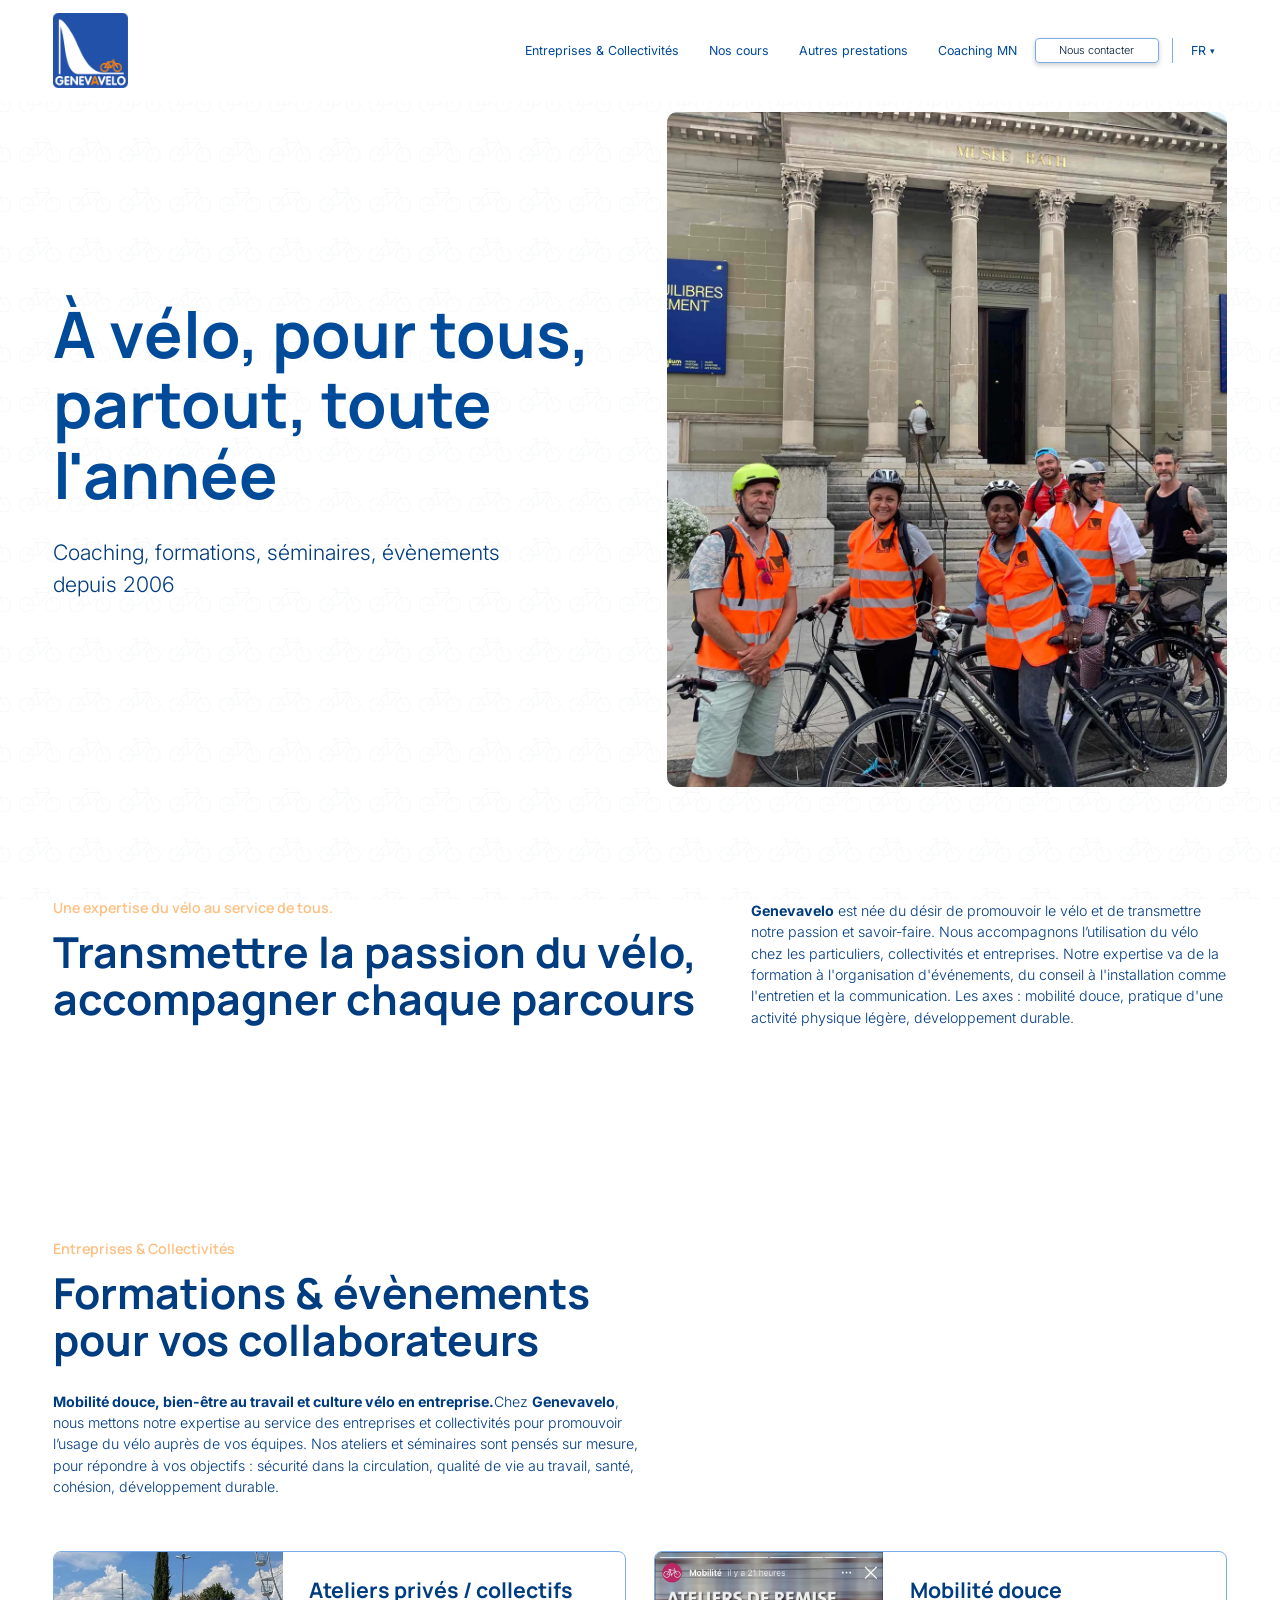
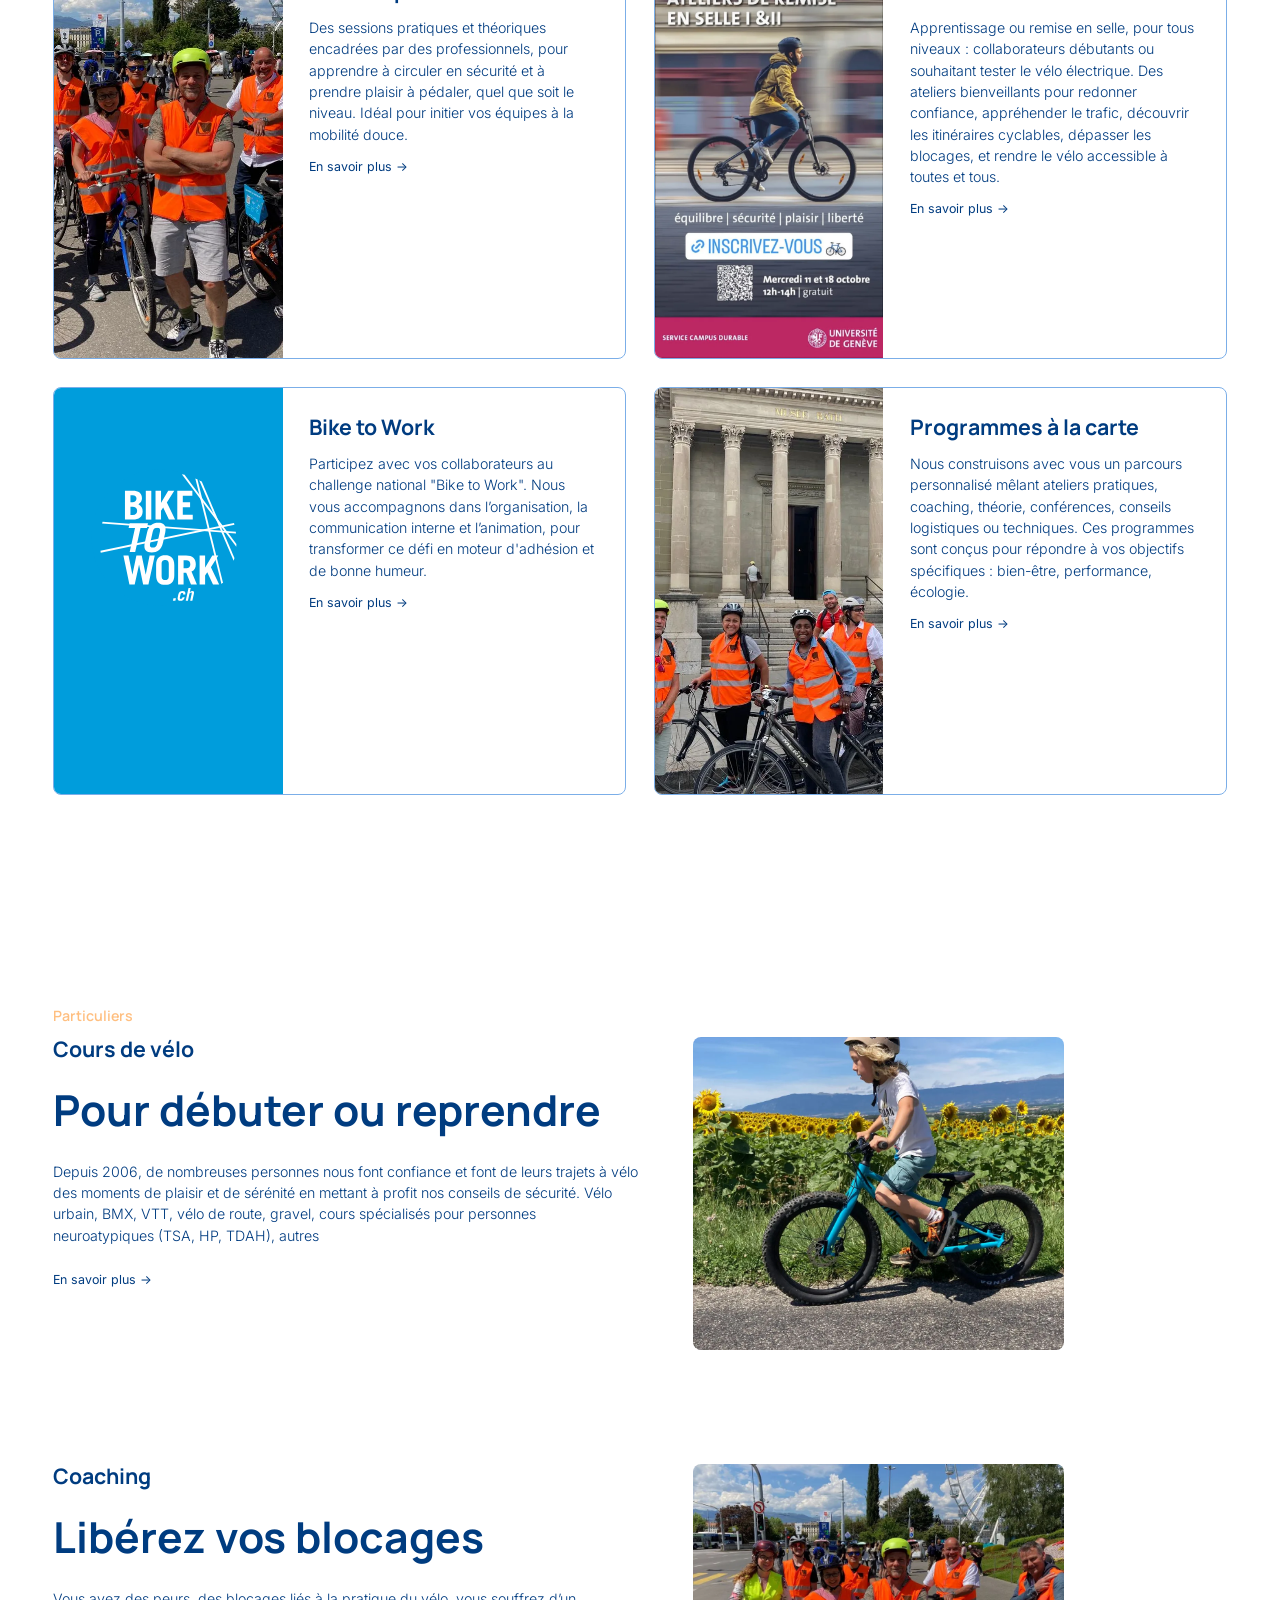
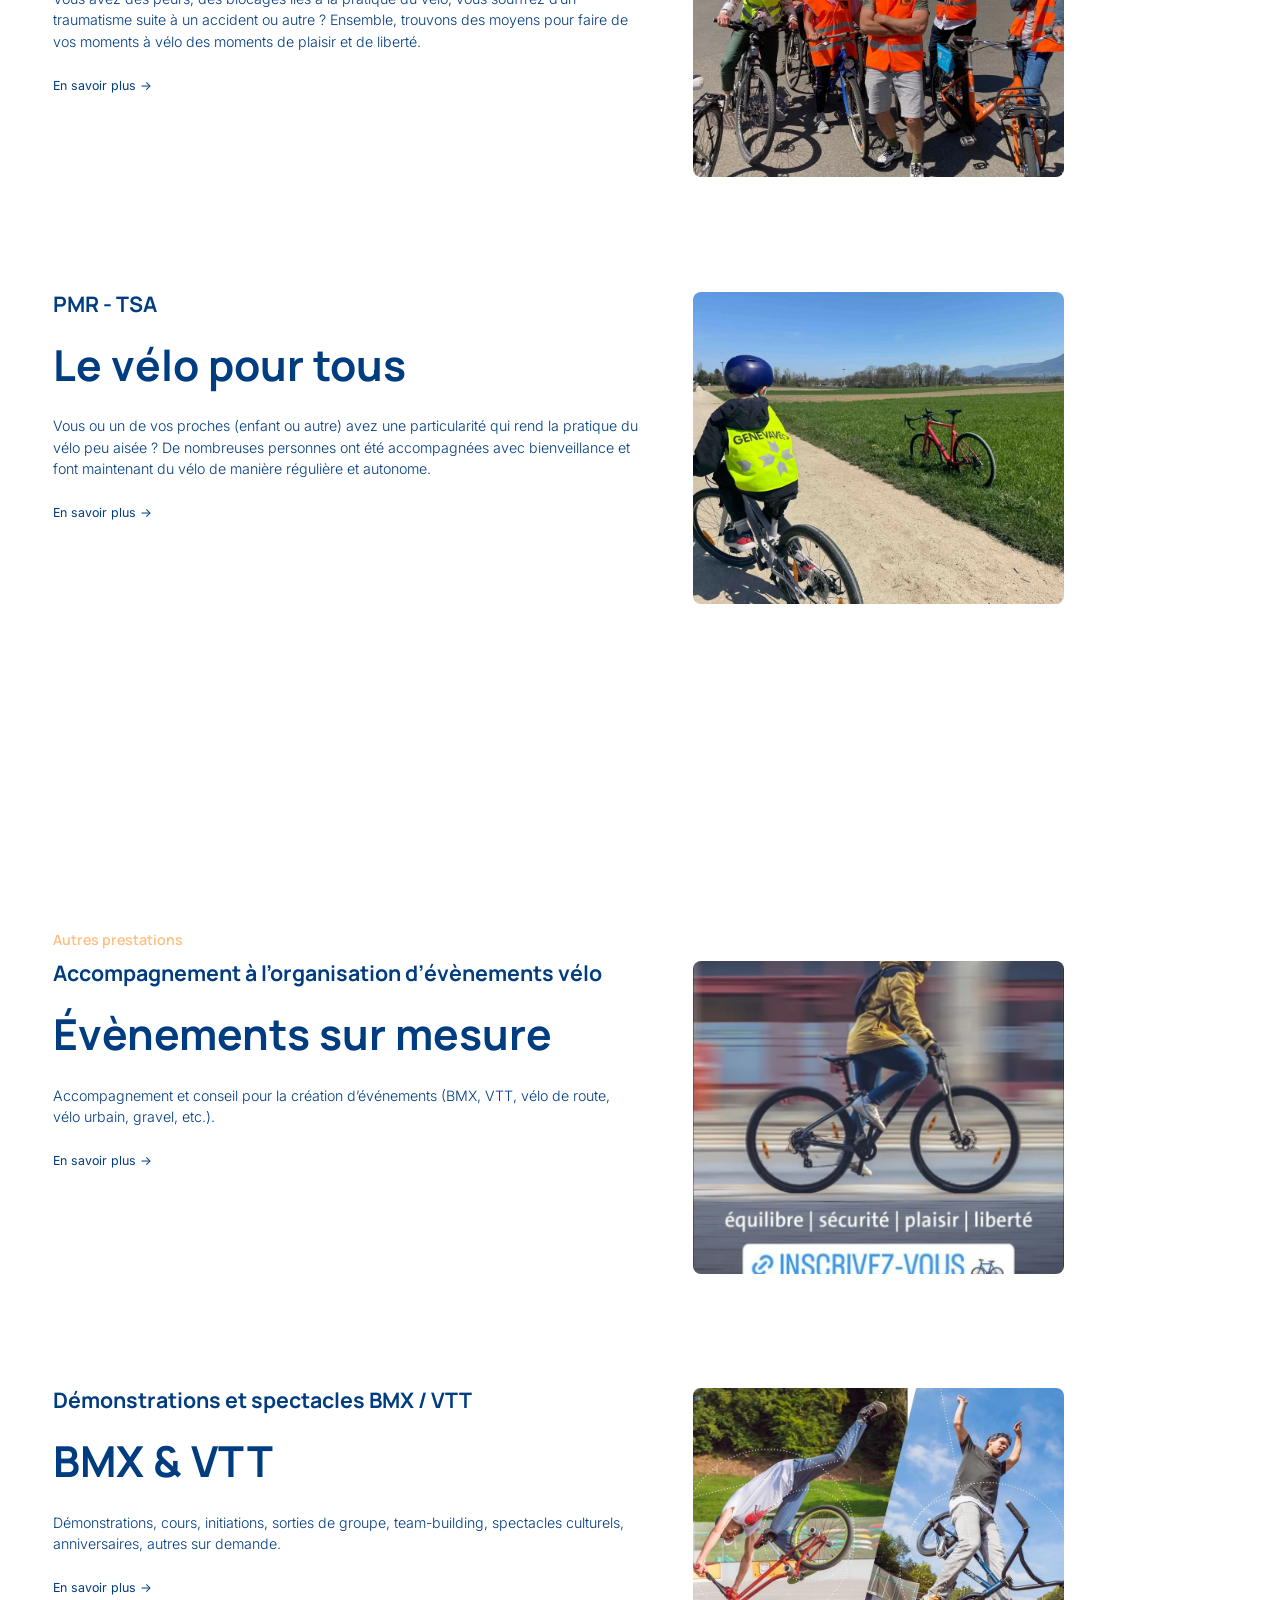
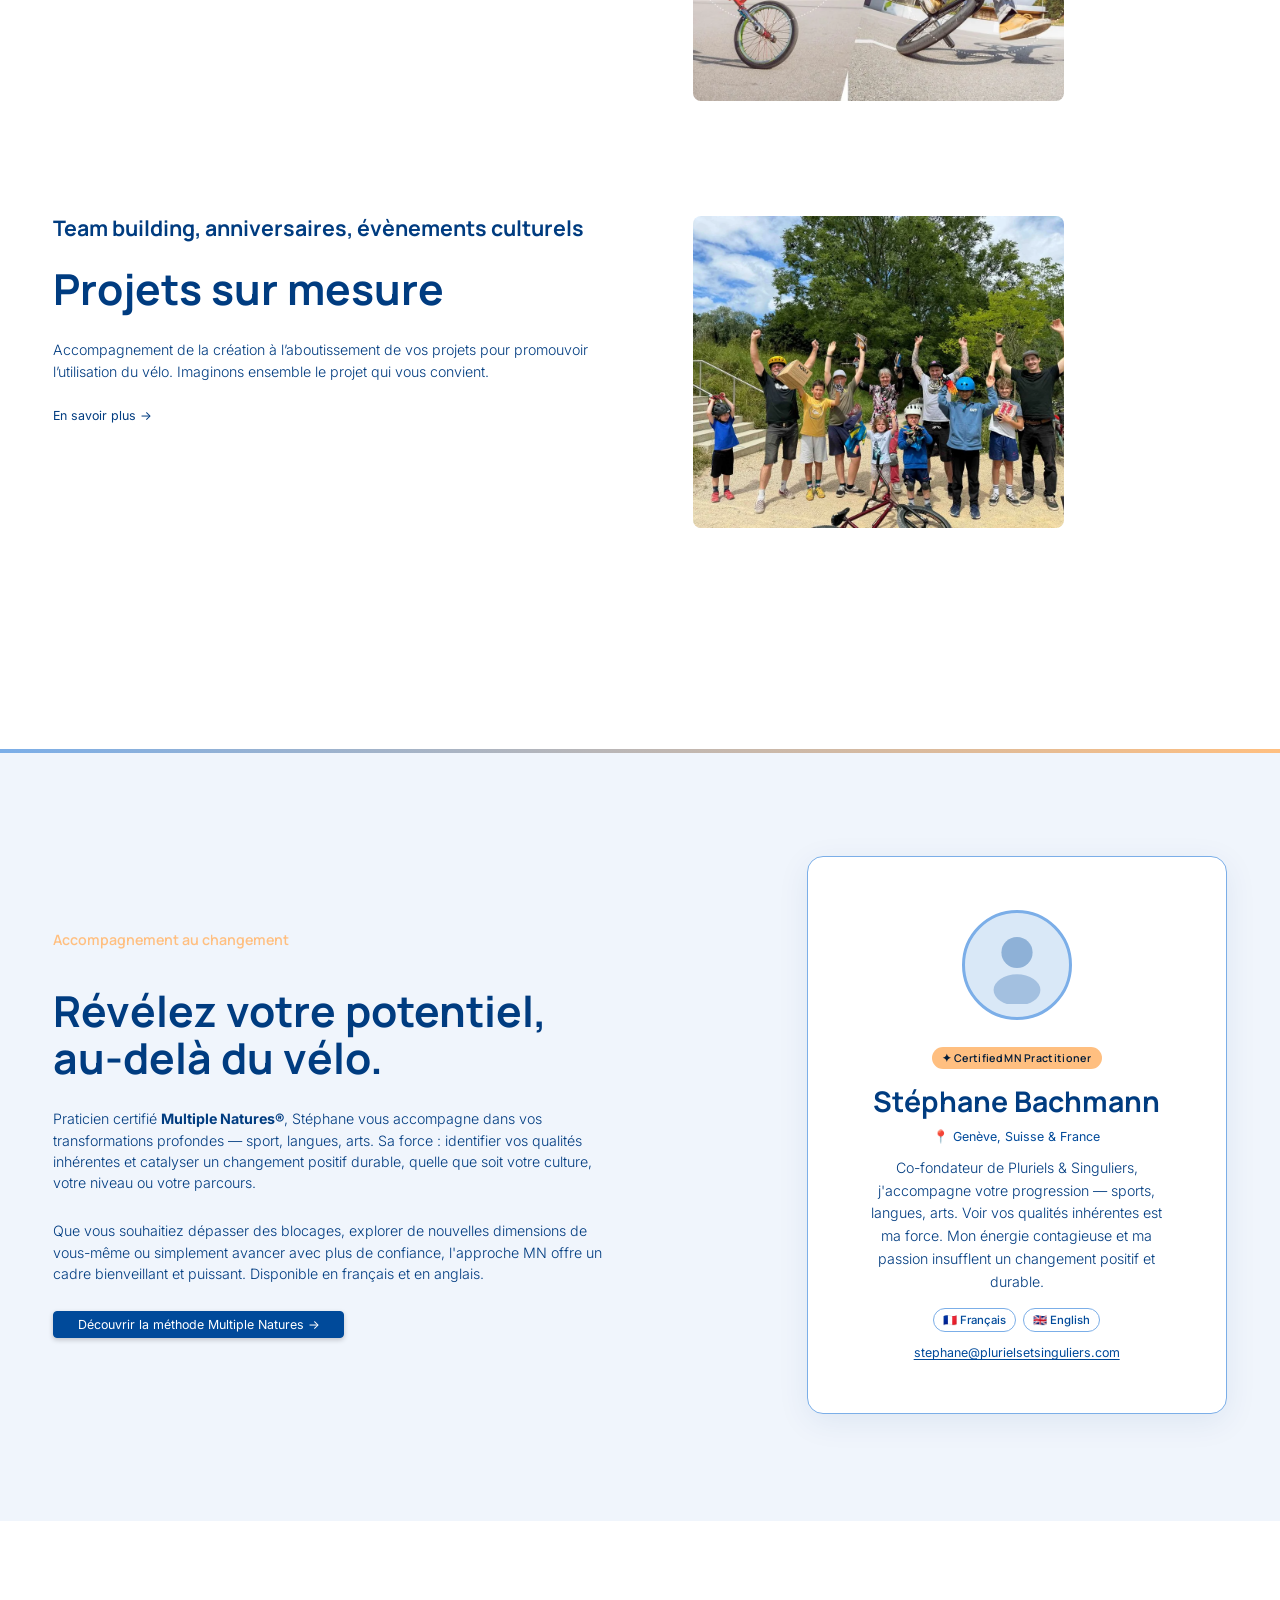
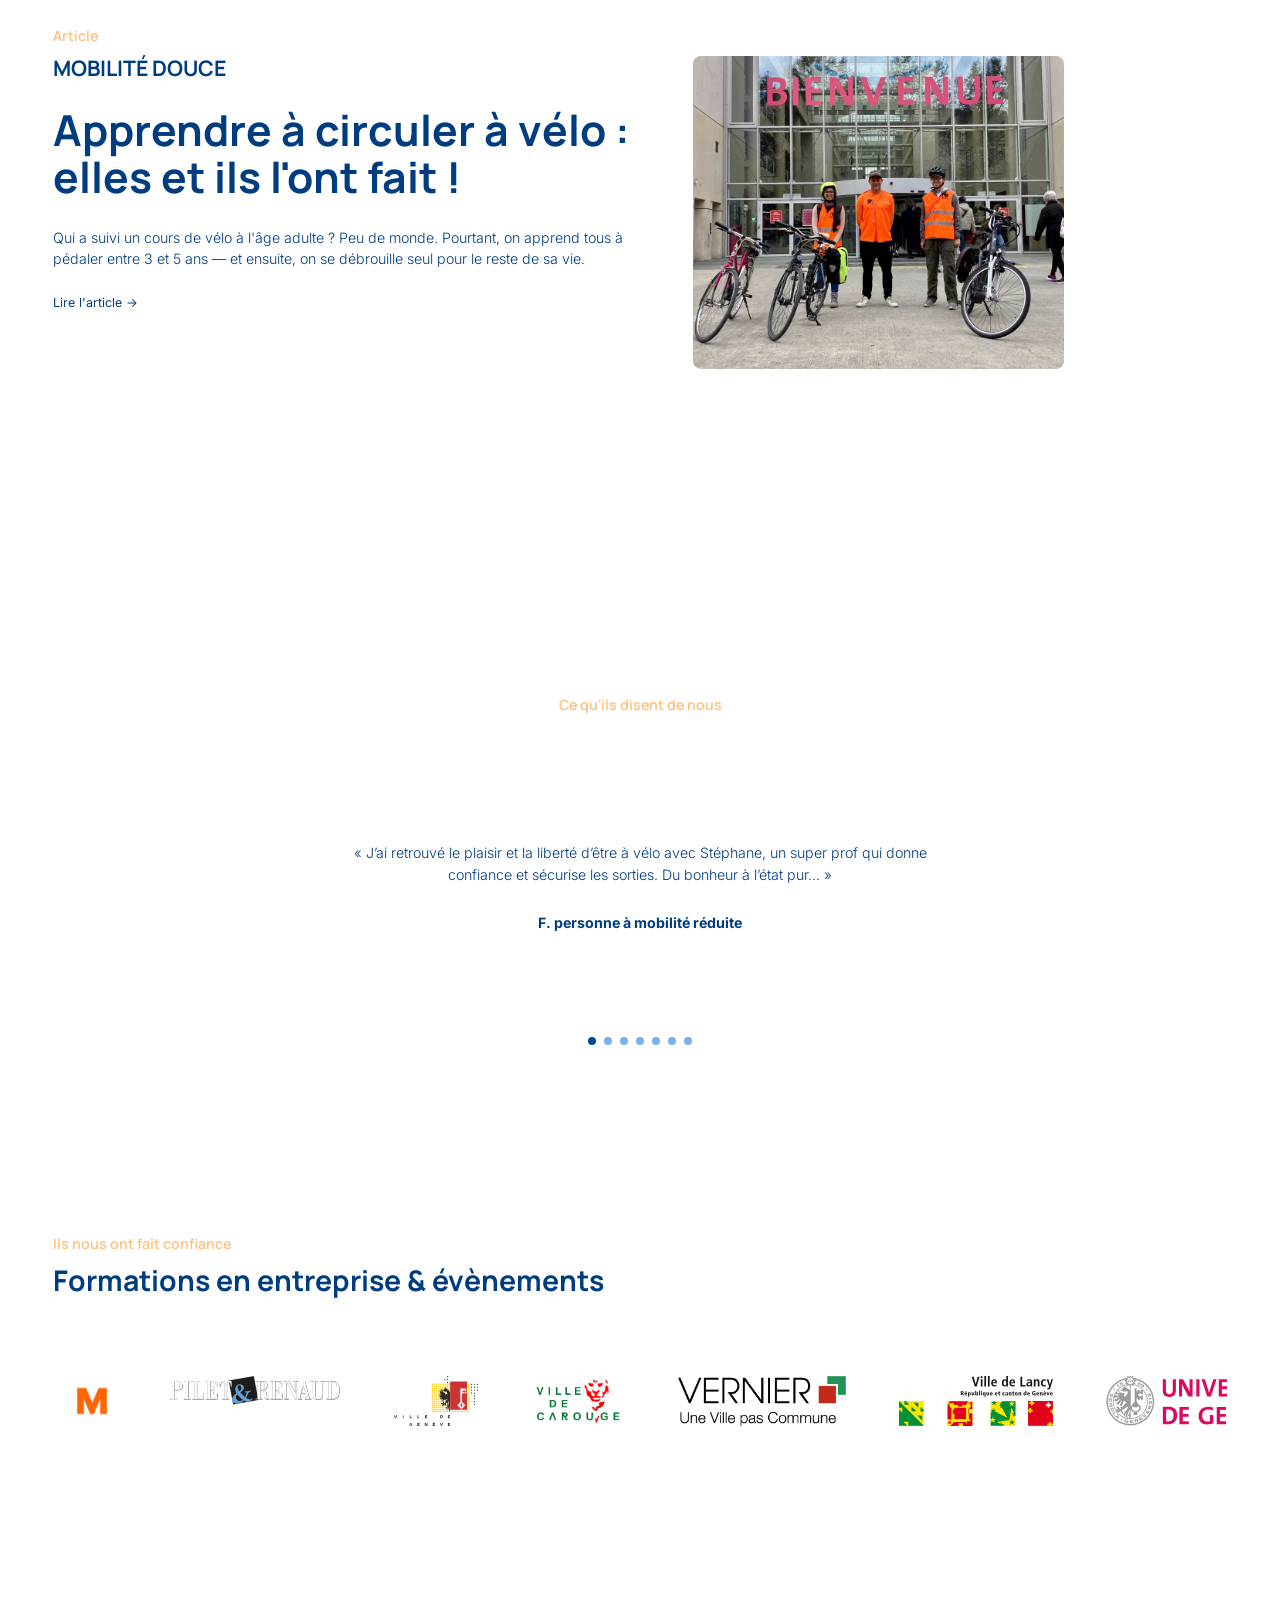
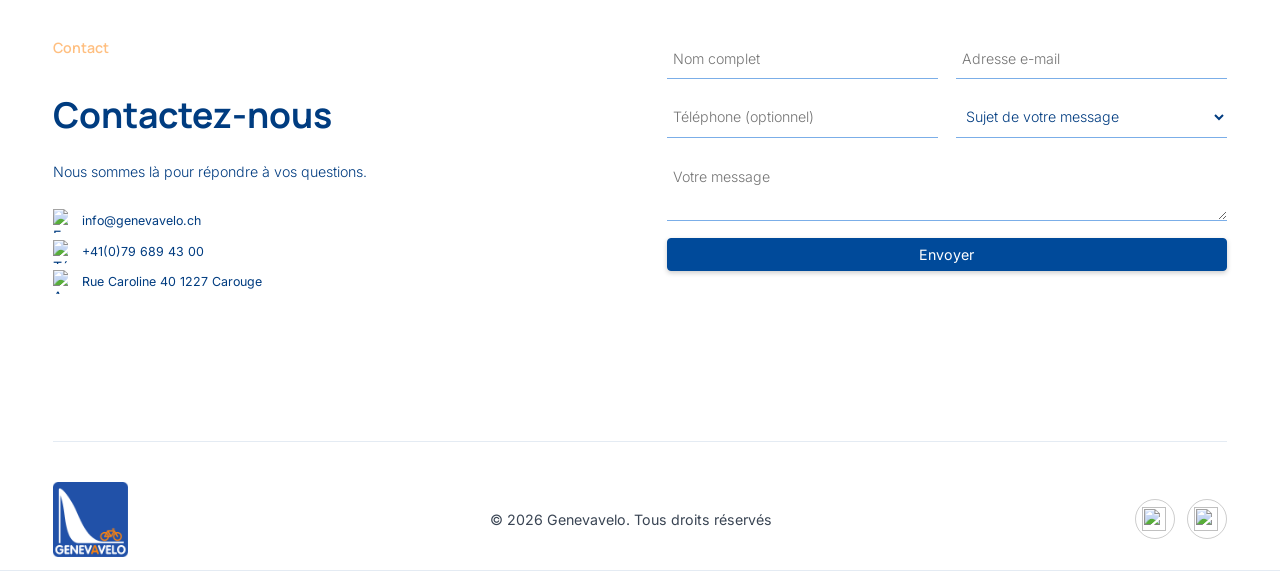
==== commit a13d22f0: "feat: B-001 article page on learning to ride a bike in town - Static FR page articles/apprendre-a-ci" ====
--- a/index.html
+++ b/index.html
@@ -249,6 +249,20 @@
           </div>
         </div>
       </section>
+      <section>
+        <div class="container">
+          <p class="tagline">Article</p>
+          <div class="flexbox-copy-copy">
+            <div class="cours--content">
+              <h5>MOBILITÉ DOUCE</h5>
+              <h2>Apprendre à circuler à vélo : elles et ils l'ont fait !</h2>
+              <p>Qui a suivi un cours de vélo à l'âge adulte ? Peu de monde. Pourtant, on apprend tous à pédaler entre 3 et 5 ans — et ensuite, on se débrouille seul pour le reste de sa vie.</p>
+              <a href="/articles/apprendre-a-circuler-a-velo/">Lire l'article →</a>
+            </div>
+            <div class="div-block"><img src="images/apprendre-a-circuler-a-velo-p-1080.webp" width="2640" height="1980" loading="lazy" sizes="(max-width: 767px) 100vw, (max-width: 991px) 728px, 940px" srcset="images/apprendre-a-circuler-a-velo-p-500.webp 500w, images/apprendre-a-circuler-a-velo-p-800.webp 800w, images/apprendre-a-circuler-a-velo-p-1080.webp 1080w, images/apprendre-a-circuler-a-velo-p-1600.webp 1600w, images/apprendre-a-circuler-a-velo.webp 2640w" alt="Trois cyclistes en gilet orange avec leurs vélos devant l'entrée d'un bâtiment de l'Université de Genève" class="image-5"></div>
+          </div>
+        </div>
+      </section>
       <section class="section--review">
         <section class="container">
           <div class="flexbox vertical center gap--30">
--- a/css/style.css
+++ b/css/style.css
@@ -1670,3 +1670,68 @@
 #error-message.is-visible {
   display: block;
 }
+
+/* ==========================================================================
+   Page article (articles/<slug>/index.html)
+   ========================================================================== */
+
+/* Dégage la navbar fixe (hauteur du logo .brand) : pas de hero ici pour la compenser */
+.section--article {
+  padding-top: 6em;
+}
+
+.article {
+  display: flex;
+  flex-direction: column;
+  gap: var(--_spacing---30);
+  max-width: 48em;
+  margin-left: auto;
+  margin-right: auto;
+}
+
+.article .tagline {
+  margin-bottom: 0;
+}
+
+.article p {
+  font-size: 1.125em;
+  line-height: 1.7;
+}
+
+.article h2 {
+  font-size: var(--_font-sizes---h5-24px);
+  margin-top: var(--_spacing---15);
+}
+
+.article .article__meta,
+.article__figure figcaption {
+  font-size: var(--_font-sizes---p-sm-14px);
+  color: var(--blue-main);
+}
+
+.article__figure {
+  margin: 0;
+}
+
+.article__figure img {
+  width: 100%;
+  height: auto;
+  border-radius: 8px;
+}
+
+.article__figure figcaption {
+  margin-top: var(--_spacing---7-5);
+}
+
+.article .article__signature {
+  font-weight: 600;
+}
+
+.article__cta {
+  margin-top: var(--_spacing---60);
+  text-align: center;
+}
+
+.article__cta .button {
+  display: inline-block;
+}
